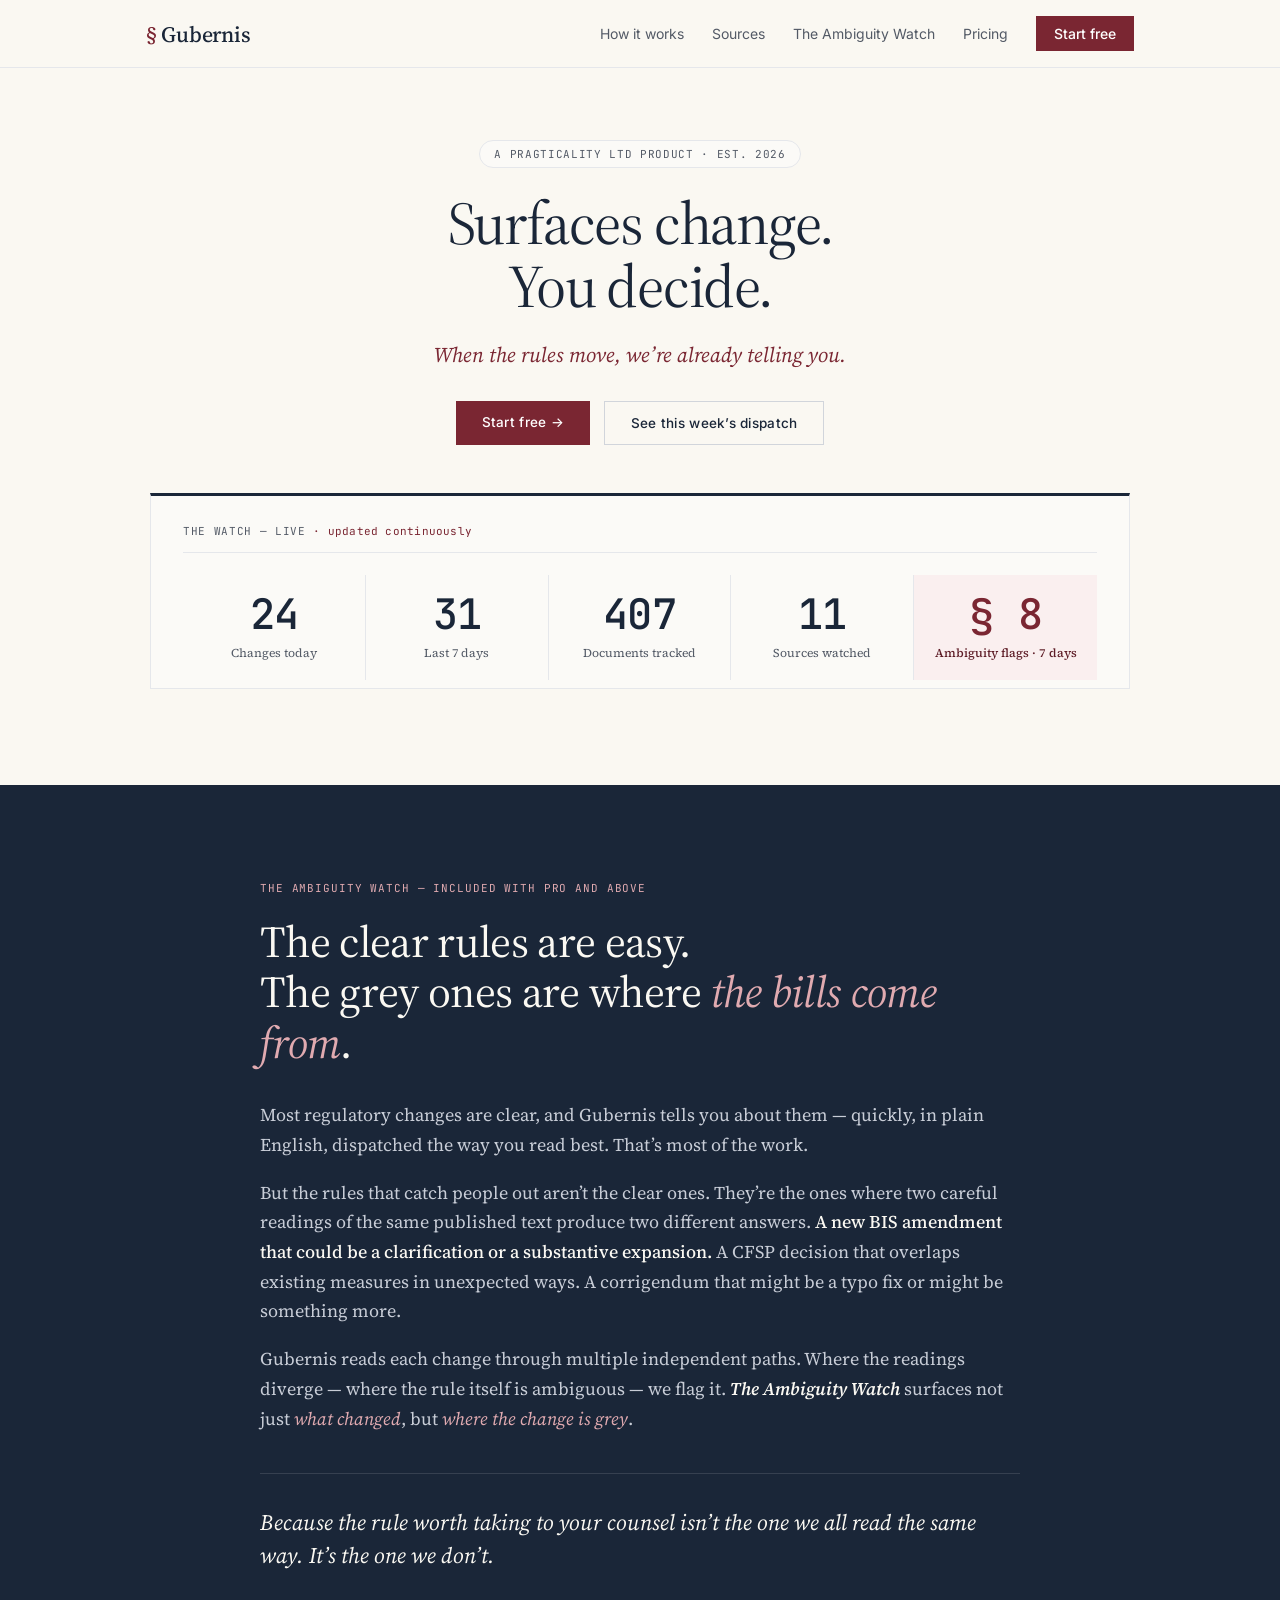
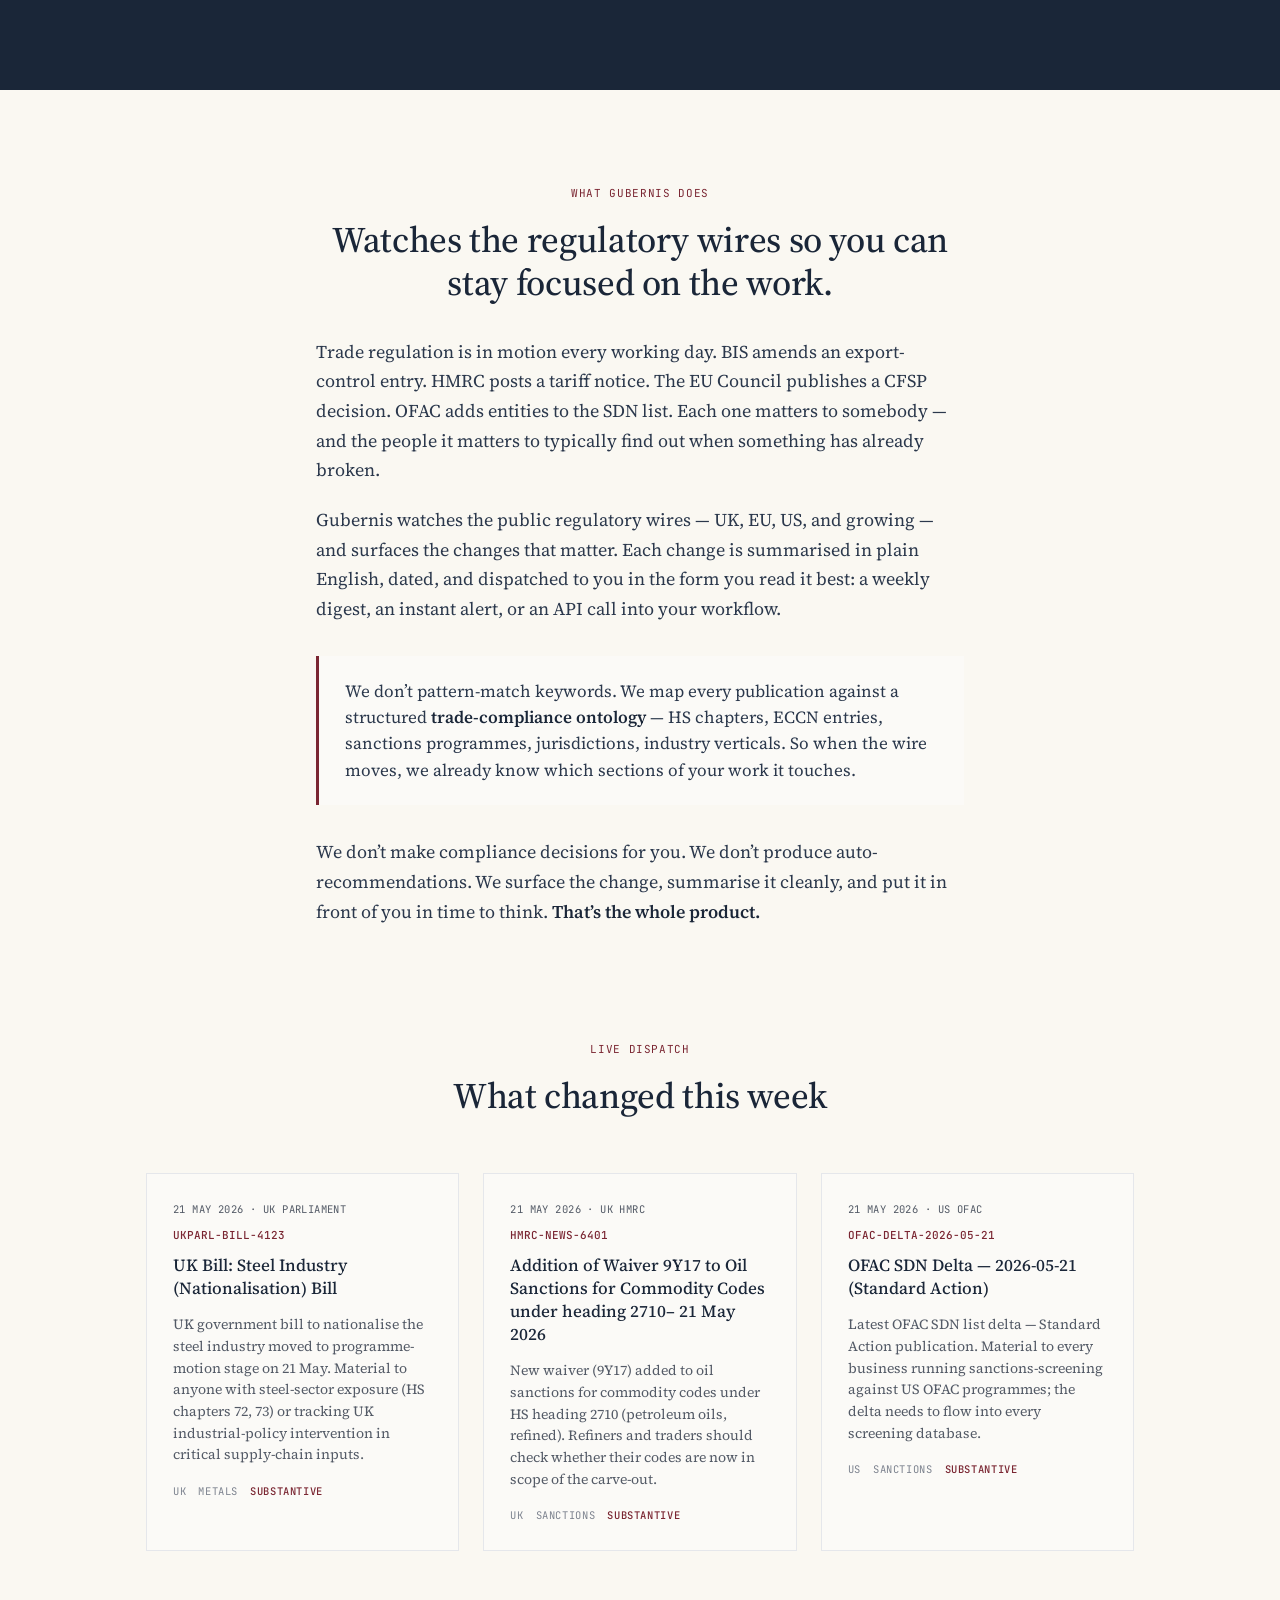
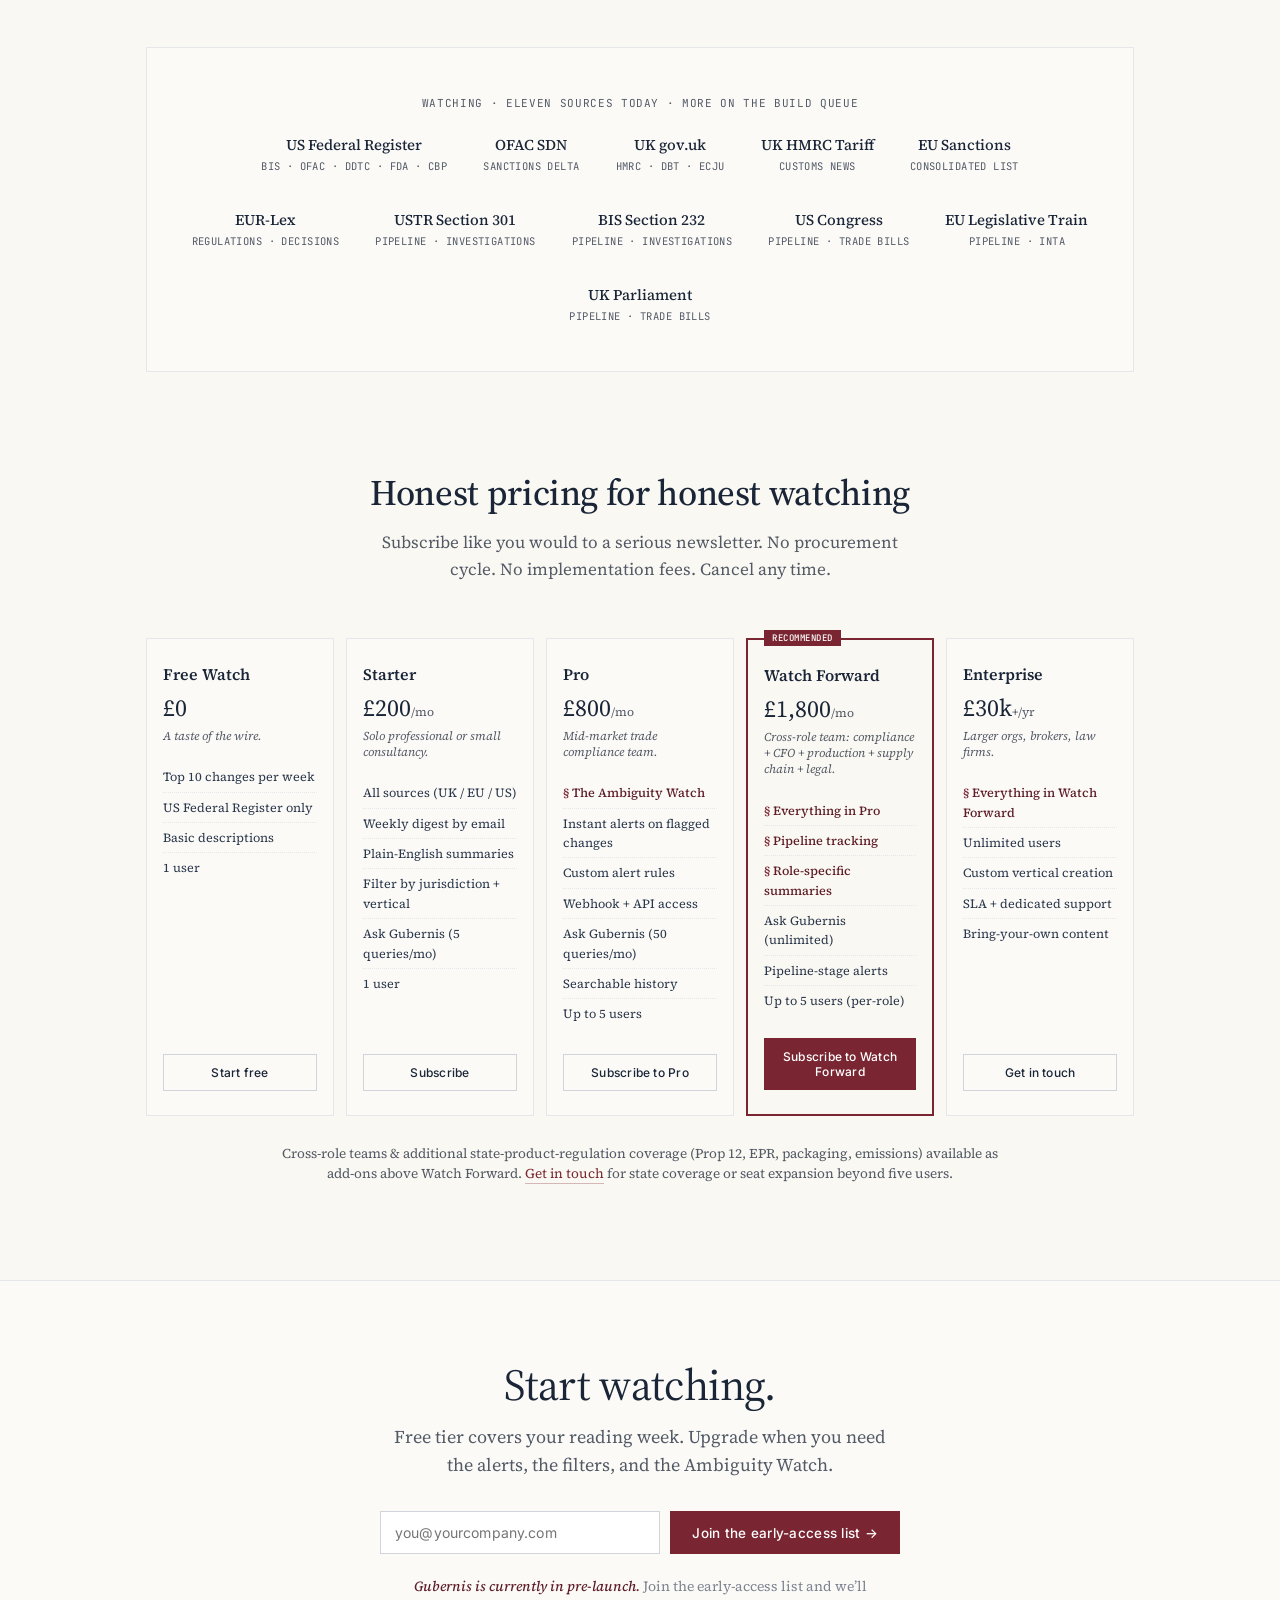
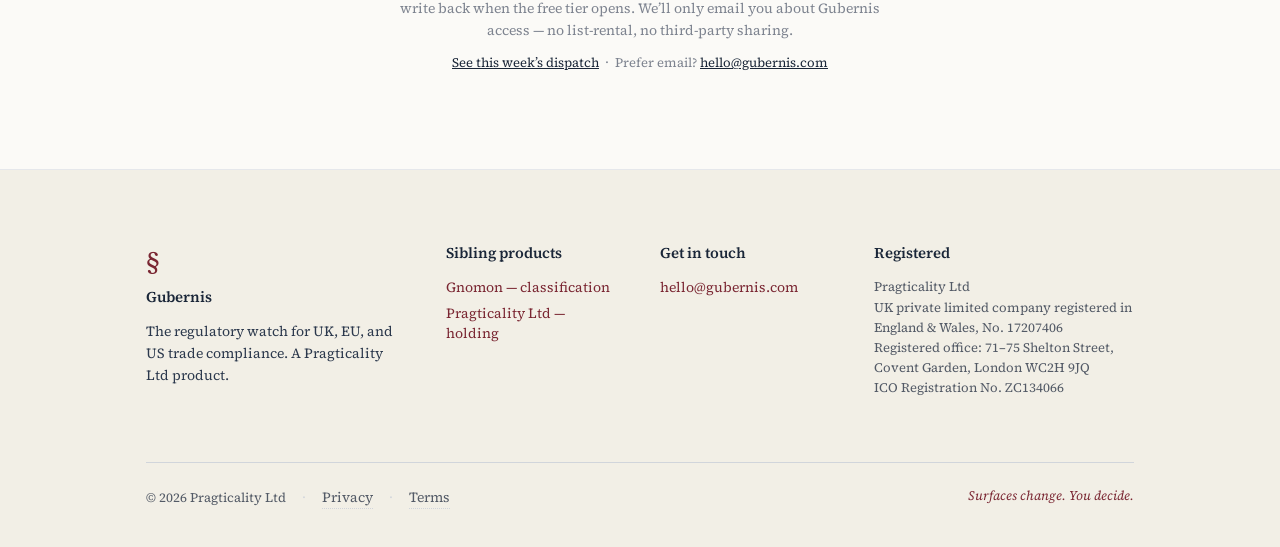
==== index.html @ 26b4cb47 "footer: move Privacy + Terms to the bottom strip Privacy/Terms are conventional B2B "where users loo" ====
<!DOCTYPE html>
<html lang="en-GB">
<head>
<meta charset="UTF-8" />
<meta name="viewport" content="width=device-width, initial-scale=1.0" />
<title>Gubernis — Surfaces change. You decide.</title>
<meta name="description" content="Gubernis watches the regulatory wires — UK, EU, US — and surfaces the changes that matter. The Ambiguity Watch flags the rules where careful readings diverge. A Pragticality Ltd product." />
<meta name="theme-color" content="#FAF8F2" />

<!-- Open Graph -->
<meta property="og:title" content="Gubernis — Surfaces change. You decide." />
<meta property="og:description" content="Watches the regulatory wires; surfaces what changed; flags the grey edges. When the rules move, we're already telling you." />
<meta property="og:type" content="website" />
<meta property="og:url" content="https://gubernis.com/" />

<link rel="icon" type="image/svg+xml" href="/favicon.svg" />
<link rel="preconnect" href="https://fonts.googleapis.com">
<link rel="preconnect" href="https://fonts.gstatic.com" crossorigin>
<link href="https://fonts.googleapis.com/css2?family=Source+Serif+4:ital,opsz,wght@0,8..60,300;0,8..60,400;0,8..60,500;0,8..60,600;0,8..60,700;1,8..60,400&family=JetBrains+Mono:ital,wght@0,400;0,500;1,400&family=Inter:wght@400;500;600&display=swap" rel="stylesheet">
<link rel="stylesheet" href="/styles.css">
</head>

<body>

<header class="site-nav">
  <div class="container">
    <a href="/" class="wordmark"><span class="section-mark">§</span>Gubernis</a>
    <nav class="nav-links">
      <a href="#how-it-works">How it works</a>
      <a href="#sources">Sources</a>
      <a href="#ambiguity-watch">The Ambiguity Watch</a>
      <a href="#pricing">Pricing</a>
      <a href="#sign-up" class="cta">Start free</a>
    </nav>
  </div>
</header>

<main>

<!-- HERO -->
<section class="hero">
  <div class="container">
    <div class="badge">A Pragticality Ltd product · est. 2026</div>
    <h1>Surfaces change.<br/>You decide.</h1>
    <div class="lead">When the rules move, we&rsquo;re already telling you.</div>
    <div class="cta-row">
      <a href="#sign-up" class="button primary-btn">Start free &rarr;</a>
      <a href="#this-week" class="button secondary-btn">See this week&rsquo;s dispatch</a>
    </div>
  </div>
</section>

<!-- THE WATCH — live ledger -->
<section class="watch-section">
  <div class="container">
    <div class="ledger">
      <div class="ledger-label">
        The Watch &mdash; live
        <span class="ledger-time">· updated continuously</span>
      </div>

      <div class="ledger-grid">
        <div class="ledger-cell">
          <div class="ledger-number" data-count="changes-today">24</div>
          <div class="ledger-caption">Changes today</div>
        </div>
        <div class="ledger-cell">
          <div class="ledger-number" data-count="changes-7d">31</div>
          <div class="ledger-caption">Last 7 days</div>
        </div>
        <div class="ledger-cell">
          <div class="ledger-number" data-count="documents-tracked">407</div>
          <div class="ledger-caption">Documents tracked</div>
        </div>
        <div class="ledger-cell">
          <div class="ledger-number" data-count="sources">11</div>
          <div class="ledger-caption">Sources watched</div>
        </div>
        <div class="ledger-cell oxblood">
          <div class="ledger-number" data-count="ambiguity-7d">&sect; 8</div>
          <div class="ledger-caption">Ambiguity flags &middot; 7 days</div>
        </div>
      </div>
    </div>
  </div>
</section>

<!-- AMBIGUITY WATCH — feature section on navy -->
<section id="ambiguity-watch" class="ambiguity-section">
  <div class="container container-narrow">
    <div class="section-label">The Ambiguity Watch — included with Pro and above</div>
    <h2>The clear rules are easy.<br/>The grey ones are where <em>the bills come from</em>.</h2>

    <div class="ambiguity-body">
      <p>
        Most regulatory changes are clear, and Gubernis tells you about them &mdash; quickly, in plain English, dispatched the way you read best. That&rsquo;s most of the work.
      </p>
      <p>
        But the rules that catch people out aren&rsquo;t the clear ones. They&rsquo;re the ones where two careful readings of the same published text produce two different answers. <strong>A new BIS amendment that could be a clarification or a substantive expansion.</strong> A CFSP decision that overlaps existing measures in unexpected ways. A corrigendum that might be a typo fix or might be something more.
      </p>
      <p>
        Gubernis reads each change through multiple independent paths. Where the readings diverge &mdash; where the rule itself is ambiguous &mdash; we flag it.
        <span class="watch-name">The Ambiguity Watch</span>
        surfaces not just <em>what changed</em>, but <em>where the change is grey</em>.
      </p>
      <p class="closer">
        Because the rule worth taking to your counsel isn&rsquo;t the one we all read the same way. It&rsquo;s the one we don&rsquo;t.
      </p>
    </div>
  </div>
</section>

<!-- WHAT GUBERNIS DOES — intro with ontology -->
<section id="how-it-works" class="intro-section">
  <div class="container container-narrow">
    <div class="section-label">What Gubernis does</div>
    <h2>Watches the regulatory wires so you can stay focused on the work.</h2>

    <div class="intro-body">
      <p>
        Trade regulation is in motion every working day. BIS amends an export-control entry. HMRC posts a tariff notice. The EU Council publishes a CFSP decision. OFAC adds entities to the SDN list. Each one matters to somebody &mdash; and the people it matters to typically find out when something has already broken.
      </p>
      <p>
        Gubernis watches the public regulatory wires &mdash; UK, EU, US, and growing &mdash; and surfaces the changes that matter. Each change is summarised in plain English, dated, and dispatched to you in the form you read it best: a weekly digest, an instant alert, or an API call into your workflow.
      </p>
      <span class="ontology-callout">
        We don&rsquo;t pattern-match keywords. We map every publication against a structured <strong>trade-compliance ontology</strong> &mdash; HS chapters, ECCN entries, sanctions programmes, jurisdictions, industry verticals. So when the wire moves, we already know which sections of your work it touches.
      </span>
      <p>
        We don&rsquo;t make compliance decisions for you. We don&rsquo;t produce auto-recommendations. We surface the change, summarise it cleanly, and put it in front of you in time to think. <strong>That&rsquo;s the whole product.</strong>
      </p>
    </div>
  </div>
</section>

<!-- WHAT CHANGED THIS WEEK -->
<section id="this-week" class="changed-section">
  <div class="container">
    <div class="section-head">
      <div class="section-label">Live dispatch</div>
      <h2>What changed this week</h2>
    </div>

    <div class="featured-grid">
      <!-- featured-cards: start (managed by scripts/refresh_this_week_cards.py) -->

      <article class="card">
        <div class="ts">21 May 2026 · UK Parliament</div>
        <div class="id">UKPARL-BILL-4123</div>
        <h3 class="card-title">UK Bill: Steel Industry (Nationalisation) Bill</h3>
        <p class="card-summary">UK government bill to nationalise the steel industry moved to programme-motion stage on 21 May. Material to anyone with steel-sector exposure (HS chapters 72, 73) or tracking UK industrial-policy intervention in critical supply-chain inputs.</p>
        <div class="card-tags">
          <span class="tag">UK</span>
          <span class="tag">metals</span>
          <span class="tag sev">substantive</span>
        </div>
      </article>

      <article class="card">
        <div class="ts">21 May 2026 · UK HMRC</div>
        <div class="id">HMRC-NEWS-6401</div>
        <h3 class="card-title">Addition of Waiver 9Y17 to Oil Sanctions for Commodity Codes under heading 2710– 21 May 2026</h3>
        <p class="card-summary">New waiver (9Y17) added to oil sanctions for commodity codes under HS heading 2710 (petroleum oils, refined). Refiners and traders should check whether their codes are now in scope of the carve-out.</p>
        <div class="card-tags">
          <span class="tag">UK</span>
          <span class="tag">sanctions</span>
          <span class="tag sev">substantive</span>
        </div>
      </article>

      <article class="card">
        <div class="ts">21 May 2026 · US OFAC</div>
        <div class="id">OFAC-DELTA-2026-05-21</div>
        <h3 class="card-title">OFAC SDN Delta — 2026-05-21 (Standard Action)</h3>
        <p class="card-summary">Latest OFAC SDN list delta — Standard Action publication. Material to every business running sanctions-screening against US OFAC programmes; the delta needs to flow into every screening database.</p>
        <div class="card-tags">
          <span class="tag">US</span>
          <span class="tag">sanctions</span>
          <span class="tag sev">substantive</span>
        </div>
      </article>

      <!-- featured-cards: end -->
    </div>
  </div>
</section>

<!-- SOURCES -->
<section id="sources" class="sources-section">
  <div class="container">
    <div class="sources-bar">
      <div class="section-label">Watching · eleven sources today · more on the build queue</div>
      <div class="sources-row">
        <div class="source">
          <div class="source-name">US Federal Register</div>
          <div class="source-sub">BIS · OFAC · DDTC · FDA · CBP</div>
        </div>
        <div class="source">
          <div class="source-name">OFAC SDN</div>
          <div class="source-sub">sanctions delta</div>
        </div>
        <div class="source">
          <div class="source-name">UK gov.uk</div>
          <div class="source-sub">HMRC · DBT · ECJU</div>
        </div>
        <div class="source">
          <div class="source-name">UK HMRC Tariff</div>
          <div class="source-sub">customs news</div>
        </div>
        <div class="source">
          <div class="source-name">EU Sanctions</div>
          <div class="source-sub">consolidated list</div>
        </div>
        <div class="source">
          <div class="source-name">EUR-Lex</div>
          <div class="source-sub">regulations · decisions</div>
        </div>
        <div class="source">
          <div class="source-name">USTR Section 301</div>
          <div class="source-sub">pipeline · investigations</div>
        </div>
        <div class="source">
          <div class="source-name">BIS Section 232</div>
          <div class="source-sub">pipeline · investigations</div>
        </div>
        <div class="source">
          <div class="source-name">US Congress</div>
          <div class="source-sub">pipeline · trade bills</div>
        </div>
        <div class="source">
          <div class="source-name">EU Legislative Train</div>
          <div class="source-sub">pipeline · INTA</div>
        </div>
        <div class="source">
          <div class="source-name">UK Parliament</div>
          <div class="source-sub">pipeline · trade bills</div>
        </div>
      </div>
    </div>
  </div>
</section>

<!-- PRICING -->
<section id="pricing" class="pricing-section">
  <div class="container">
    <div class="section-head">
      <h2>Honest pricing for honest watching</h2>
      <p class="subhead">Subscribe like you would to a serious newsletter. No procurement cycle. No implementation fees. Cancel any time.</p>
    </div>

    <div class="pricing-grid pricing-grid-five">

      <article class="tier">
        <div class="tier-name">Free Watch</div>
        <div class="tier-price">&pound;0</div>
        <div class="tier-for">A taste of the wire.</div>
        <ul class="tier-list">
          <li>Top 10 changes per week</li>
          <li>US Federal Register only</li>
          <li>Basic descriptions</li>
          <li>1 user</li>
        </ul>
        <a href="#sign-up" class="tier-cta">Start free</a>
      </article>

      <article class="tier">
        <div class="tier-name">Starter</div>
        <div class="tier-price">&pound;200<span class="tier-unit">/mo</span></div>
        <div class="tier-for">Solo professional or small consultancy.</div>
        <ul class="tier-list">
          <li>All sources (UK / EU / US)</li>
          <li>Weekly digest by email</li>
          <li>Plain-English summaries</li>
          <li>Filter by jurisdiction + vertical</li>
          <li>Ask Gubernis (5 queries/mo)</li>
          <li>1 user</li>
        </ul>
        <a href="#sign-up" class="tier-cta">Subscribe</a>
      </article>

      <article class="tier">
        <div class="tier-name">Pro</div>
        <div class="tier-price">&pound;800<span class="tier-unit">/mo</span></div>
        <div class="tier-for">Mid-market trade compliance team.</div>
        <ul class="tier-list">
          <li class="highlight">The Ambiguity Watch</li>
          <li>Instant alerts on flagged changes</li>
          <li>Custom alert rules</li>
          <li>Webhook + API access</li>
          <li>Ask Gubernis (50 queries/mo)</li>
          <li>Searchable history</li>
          <li>Up to 5 users</li>
        </ul>
        <a href="#sign-up" class="tier-cta">Subscribe to Pro</a>
      </article>

      <article class="tier recommended">
        <div class="tier-name">Watch Forward</div>
        <div class="tier-price">&pound;1,800<span class="tier-unit">/mo</span></div>
        <div class="tier-for">Cross-role team: compliance + CFO + production + supply chain + legal.</div>
        <ul class="tier-list">
          <li class="highlight">Everything in Pro</li>
          <li class="highlight">Pipeline tracking</li>
          <li class="highlight">Role-specific summaries</li>
          <li>Ask Gubernis (unlimited)</li>
          <li>Pipeline-stage alerts</li>
          <li>Up to 5 users (per-role)</li>
        </ul>
        <a href="#sign-up" class="tier-cta primary-cta">Subscribe to Watch Forward</a>
      </article>

      <article class="tier">
        <div class="tier-name">Enterprise</div>
        <div class="tier-price">&pound;30k<span class="tier-unit">+/yr</span></div>
        <div class="tier-for">Larger orgs, brokers, law firms.</div>
        <ul class="tier-list">
          <li class="highlight">Everything in Watch Forward</li>
          <li>Unlimited users</li>
          <li>Custom vertical creation</li>
          <li>SLA + dedicated support</li>
          <li>Bring-your-own content</li>
        </ul>
        <a href="mailto:hello@gubernis.com?subject=Gubernis Enterprise enquiry" class="tier-cta">Get in touch</a>
      </article>

    </div>

    <p class="pricing-footnote">
      Cross-role teams &amp; additional state-product-regulation coverage (Prop&nbsp;12, EPR, packaging, emissions) available as
      add-ons above Watch Forward. <a href="mailto:hello@gubernis.com?subject=Gubernis add-ons enquiry">Get in touch</a>
      for state coverage or seat expansion beyond five users.
    </p>
  </div>
</section>

<!-- FINAL CTA -->
<section id="sign-up" class="final-cta">
  <div class="container container-narrow">
    <h2>Start watching.</h2>
    <p>Free tier covers your reading week. Upgrade when you need the alerts, the filters, and the Ambiguity Watch.</p>
    <form
      class="signup-form"
      action="https://formspree.io/f/xwvzopqy"
      method="POST"
    >
      <label for="signup-email" class="visually-hidden">Email address</label>
      <input
        id="signup-email"
        type="email"
        name="email"
        placeholder="you@yourcompany.com"
        required
        autocomplete="email"
      />
      <input type="hidden" name="_subject" value="Gubernis early-access signup" />
      <!-- Honeypot field — bots fill this; real users don't see it. -->
      <input type="text" name="_gotcha" tabindex="-1" autocomplete="off" style="display:none" />
      <button type="submit" class="button primary-btn">Join the early-access list &rarr;</button>
    </form>
    <p class="cta-note"><em>Gubernis is currently in pre-launch.</em> Join the early-access list and we&rsquo;ll write back when the free tier opens. We&rsquo;ll only email you about Gubernis access &mdash; no list-rental, no third-party sharing.</p>
    <p class="cta-note">
      <a href="#this-week">See this week&rsquo;s dispatch</a>
      &nbsp;&middot;&nbsp;
      Prefer email? <a href="mailto:hello@gubernis.com?subject=Gubernis early-access list">hello@gubernis.com</a>
    </p>
  </div>
</section>

</main>

<footer class="site-footer">
  <div class="container">
    <div class="footer-grid">
      <div>
        <div class="footer-mark">§</div>
        <h4>Gubernis</h4>
        <p>The regulatory watch for UK, EU, and US trade compliance. A Pragticality Ltd product.</p>
      </div>
      <div>
        <h4>Sibling products</h4>
        <a href="https://pragticality.com/ventures/#gnomon">Gnomon — classification</a>
        <a href="https://pragticality.com/">Pragticality Ltd — holding</a>
      </div>
      <div>
        <h4>Get in touch</h4>
        <a href="mailto:hello@gubernis.com">hello@gubernis.com</a>
      </div>
      <div>
        <h4>Registered</h4>
        <p class="small">
          Pragticality Ltd<br/>
          UK private limited company registered in<br/>
          England &amp; Wales, No. 17207406<br/>
          Registered office: 71&ndash;75 Shelton Street,<br/>
          Covent Garden, London WC2H 9JQ<br/>
          ICO Registration No. ZC134066
        </p>
      </div>
    </div>
    <div class="footer-bottom">
      <div class="footer-meta">
        <span>&copy; 2026 Pragticality Ltd</span>
        <span class="sep">·</span>
        <a href="/privacy/">Privacy</a>
        <span class="sep">·</span>
        <a href="/terms/">Terms</a>
      </div>
      <em>Surfaces change. You decide.</em>
    </div>
  </div>
</footer>

</body>
</html>
---- styles.css ----
/* ──────────────────────────────────────────────────────────────
   Gubernis — gubernis.com stylesheet
   Brand direction: pragticality-docs/gubernis/06_brand_direction.md
   Companion mockup: pragticality-docs/strategic_package/website/
                     gubernis-brand-direction.html
   ────────────────────────────────────────────────────────────── */

:root {
  --paper:        #FAF8F2;
  --paper-soft:   #F2EFE6;
  --paper-warm:   #FBFAF7;
  --ink:          #1A2638;
  --ink-soft:     #2B384C;
  --slate:        #535A66;
  --slate-soft:   #7D838F;
  --line:         #D1D5DB;
  --line-soft:    #E5E7EB;
  --oxblood:      #7A2632;
  --oxblood-deep: #5E1D27;
  --oxblood-soft: #F2DEE2;
  --oxblood-tint: #FAEFEF;
}

* { box-sizing: border-box; margin: 0; padding: 0; }
html { scroll-behavior: smooth; }
body {
  font-family: 'Source Serif 4', Georgia, serif;
  background: var(--paper);
  color: var(--ink);
  -webkit-font-smoothing: antialiased;
  text-rendering: optimizeLegibility;
  font-feature-settings: "kern" 1, "liga" 1;
}
a { color: var(--oxblood); text-decoration: none; }

.container {
  max-width: 1100px;
  margin: 0 auto;
  padding: 0 56px;
}
.container-narrow {
  max-width: 760px;
  margin: 0 auto;
}

/* The § mark — used in every wordmark */
.section-mark {
  color: var(--oxblood);
  font-weight: 500;
  font-style: normal;
  display: inline-block;
  margin-right: 0.18em;
  font-feature-settings: normal;
}

/* ────────────────────────────────────────────
   Site nav
   ──────────────────────────────────────────── */
.site-nav {
  border-bottom: 1px solid var(--line-soft);
  background: var(--paper);
  position: sticky;
  top: 0;
  z-index: 10;
  backdrop-filter: blur(8px);
  background: rgba(250, 248, 242, 0.95);
}
.site-nav .container {
  display: flex;
  justify-content: space-between;
  align-items: center;
  padding: 16px 56px;
}
.site-nav .wordmark {
  font-family: 'Source Serif 4', serif;
  font-size: 22px;
  font-weight: 500;
  color: var(--ink);
  letter-spacing: -0.005em;
}
.site-nav .nav-links {
  display: flex;
  gap: 28px;
  align-items: center;
  font-family: 'Inter', sans-serif;
  font-size: 14px;
}
.site-nav .nav-links a {
  color: var(--slate);
  transition: color 0.15s ease;
}
.site-nav .nav-links a:hover { color: var(--ink); }
.site-nav .nav-links a.cta {
  background: var(--oxblood);
  color: #FFFFFF;
  padding: 9px 18px;
  font-weight: 500;
  border-radius: 0;
}
.site-nav .nav-links a.cta:hover {
  background: var(--oxblood-deep);
  color: #FFFFFF;
}

/* ────────────────────────────────────────────
   Hero
   ──────────────────────────────────────────── */
.hero {
  padding: 72px 0 48px;
  text-align: center;
}
.hero .badge {
  display: inline-block;
  font-family: 'JetBrains Mono', monospace;
  font-size: 11px;
  color: var(--slate);
  background: var(--paper-warm);
  padding: 6px 14px;
  border: 1px solid var(--line-soft);
  border-radius: 100px;
  letter-spacing: 0.06em;
  text-transform: uppercase;
  margin-bottom: 24px;
}
.hero h1 {
  font-family: 'Source Serif 4', serif;
  font-size: 60px;
  font-weight: 400;
  line-height: 1.05;
  letter-spacing: -0.02em;
  color: var(--ink);
  margin-bottom: 22px;
}
.hero .lead {
  font-family: 'Source Serif 4', serif;
  font-size: 21px;
  font-style: italic;
  line-height: 1.4;
  color: var(--oxblood);
  margin-bottom: 32px;
  max-width: 620px;
  margin-left: auto;
  margin-right: auto;
}
.hero .cta-row {
  display: flex;
  gap: 14px;
  justify-content: center;
}

/* Buttons (shared) */
.button {
  font-family: 'Inter', sans-serif;
  font-size: 13.5px;
  font-weight: 500;
  padding: 13px 26px;
  text-decoration: none;
  letter-spacing: 0.02em;
  display: inline-block;
  transition: background 0.15s ease, border-color 0.15s ease;
}
.button.primary-btn {
  background: var(--oxblood);
  color: #FFFFFF;
}
.button.primary-btn:hover { background: var(--oxblood-deep); }
.button.secondary-btn {
  background: transparent;
  color: var(--ink);
  border: 1px solid var(--line);
}
.button.secondary-btn:hover { border-color: var(--ink); }

/* ────────────────────────────────────────────
   The Watch — live ledger
   ──────────────────────────────────────────── */
.watch-section {
  padding: 0 0 96px;
}
.ledger {
  max-width: 980px;
  margin: 0 auto;
  padding: 28px 32px 8px;
  background: var(--paper-warm);
  border: 1px solid var(--line-soft);
  border-top: 3px solid var(--ink);
}
.ledger-label {
  font-family: 'JetBrains Mono', monospace;
  font-size: 11px;
  color: var(--slate);
  text-transform: uppercase;
  letter-spacing: 0.06em;
  margin-bottom: 22px;
  padding-bottom: 14px;
  border-bottom: 1px solid var(--line-soft);
}
.ledger-label .ledger-time {
  color: var(--oxblood);
  text-transform: none;
  letter-spacing: 0.02em;
}
.ledger-grid {
  display: grid;
  grid-template-columns: repeat(5, 1fr);
  gap: 0;
}
.ledger-cell {
  text-align: center;
  padding: 18px 12px;
  border-right: 1px solid var(--line-soft);
}
.ledger-cell:last-child { border-right: 0; }
.ledger-cell.oxblood {
  background: var(--oxblood-tint);
}
.ledger-number {
  font-family: 'JetBrains Mono', monospace;
  font-size: 42px;
  font-weight: 500;
  color: var(--ink);
  line-height: 1;
  margin-bottom: 10px;
  letter-spacing: -0.02em;
}
.ledger-cell.oxblood .ledger-number {
  color: var(--oxblood);
}
.ledger-caption {
  font-family: 'Source Serif 4', serif;
  font-size: 12px;
  color: var(--slate);
  line-height: 1.35;
}
.ledger-cell.oxblood .ledger-caption {
  color: var(--oxblood-deep);
  font-weight: 500;
}

/* ────────────────────────────────────────────
   The Ambiguity Watch — feature section
   ──────────────────────────────────────────── */
.ambiguity-section {
  background: var(--ink);
  color: var(--paper);
  padding: 96px 56px 100px;
}
.ambiguity-section .container-narrow {
  max-width: 760px;
  padding: 0;
}
.ambiguity-section .section-label {
  font-family: 'JetBrains Mono', monospace;
  font-size: 11px;
  color: #E0AAB0;
  text-transform: uppercase;
  letter-spacing: 0.08em;
  margin-bottom: 22px;
}
.ambiguity-section h2 {
  font-family: 'Source Serif 4', serif;
  font-size: 44px;
  font-weight: 400;
  line-height: 1.15;
  color: var(--paper);
  margin-bottom: 32px;
  letter-spacing: -0.015em;
}
.ambiguity-section h2 em {
  color: #E0AAB0;
  font-style: italic;
}
.ambiguity-body {
  font-family: 'Source Serif 4', serif;
  font-size: 18px;
  line-height: 1.65;
  color: #C8CDD7;
}
.ambiguity-body p { margin-bottom: 18px; }
.ambiguity-body strong {
  color: var(--paper);
  font-weight: 500;
}
.ambiguity-body em {
  color: #E0AAB0;
  font-style: italic;
}
.ambiguity-body .watch-name {
  color: var(--paper);
  font-weight: 600;
  font-style: italic;
}
.ambiguity-body .closer {
  font-family: 'Source Serif 4', serif;
  font-size: 22px;
  font-style: italic;
  color: var(--paper);
  margin-top: 40px;
  padding-top: 32px;
  border-top: 1px solid rgba(255, 255, 255, 0.12);
  line-height: 1.5;
}

/* ────────────────────────────────────────────
   Intro — what Gubernis does (with ontology)
   ──────────────────────────────────────────── */
.intro-section {
  padding: 96px 0 96px;
}
.intro-section .section-label {
  font-family: 'JetBrains Mono', monospace;
  font-size: 11px;
  color: var(--oxblood);
  text-transform: uppercase;
  letter-spacing: 0.06em;
  margin-bottom: 18px;
  text-align: center;
}
.intro-section h2 {
  font-family: 'Source Serif 4', serif;
  font-size: 36px;
  font-weight: 500;
  line-height: 1.2;
  color: var(--ink);
  margin-bottom: 32px;
  letter-spacing: -0.01em;
  text-align: center;
}
.intro-body {
  font-family: 'Source Serif 4', serif;
  font-size: 18px;
  line-height: 1.65;
  color: var(--ink-soft);
}
.intro-body p { margin-bottom: 20px; }
.intro-body strong {
  font-weight: 600;
  color: var(--ink);
}
.intro-body .ontology-callout {
  display: block;
  margin: 32px 0;
  padding: 22px 26px;
  background: var(--paper-warm);
  border-left: 3px solid var(--oxblood);
  font-size: 17px;
  line-height: 1.55;
}

/* ────────────────────────────────────────────
   What changed this week — cards
   ──────────────────────────────────────────── */
.changed-section {
  padding: 0 0 96px;
}
.changed-section .section-head {
  text-align: center;
  margin-bottom: 56px;
}
.changed-section .section-label {
  font-family: 'JetBrains Mono', monospace;
  font-size: 11px;
  color: var(--oxblood);
  text-transform: uppercase;
  letter-spacing: 0.06em;
  margin-bottom: 18px;
}
.changed-section h2 {
  font-family: 'Source Serif 4', serif;
  font-size: 36px;
  font-weight: 500;
  line-height: 1.2;
  color: var(--ink);
  letter-spacing: -0.01em;
}

.featured-grid {
  display: grid;
  grid-template-columns: repeat(3, 1fr);
  gap: 24px;
}
.card {
  background: var(--paper-warm);
  border: 1px solid var(--line-soft);
  padding: 28px 26px;
}
.card .ts {
  font-family: 'JetBrains Mono', monospace;
  font-size: 10.5px;
  color: var(--slate);
  margin-bottom: 12px;
  letter-spacing: 0.04em;
  text-transform: uppercase;
}
.card .id {
  font-family: 'JetBrains Mono', monospace;
  font-size: 11px;
  color: var(--oxblood);
  font-weight: 500;
  margin-bottom: 12px;
}
.card-title {
  font-family: 'Source Serif 4', serif;
  font-size: 17px;
  font-weight: 500;
  color: var(--ink);
  line-height: 1.35;
  margin-bottom: 14px;
}
.card-summary {
  font-family: 'Source Serif 4', serif;
  font-size: 14px;
  color: var(--slate);
  line-height: 1.55;
  margin-bottom: 18px;
}
.card-tags {
  font-family: 'JetBrains Mono', monospace;
  font-size: 10.5px;
  text-transform: uppercase;
  letter-spacing: 0.06em;
  display: flex;
  gap: 12px;
  flex-wrap: wrap;
}
.card .tag {
  color: var(--slate-soft);
}
.card .tag.sev {
  color: var(--oxblood);
  font-weight: 500;
}
.card.ambiguous {
  border-color: var(--oxblood-soft);
  background: var(--oxblood-tint);
}
.card.ambiguous .watch-flag {
  display: inline-block;
  font-family: 'JetBrains Mono', monospace;
  font-size: 10.5px;
  color: var(--oxblood);
  background: var(--paper);
  padding: 4px 10px;
  text-transform: uppercase;
  letter-spacing: 0.06em;
  margin-bottom: 14px;
  border: 1px solid var(--oxblood-soft);
}

/* ────────────────────────────────────────────
   Sources bar
   ──────────────────────────────────────────── */
.sources-section {
  padding: 0 0 96px;
}
.sources-bar {
  text-align: center;
  padding: 48px 32px;
  background: var(--paper-warm);
  border: 1px solid var(--line-soft);
}
.sources-bar .section-label {
  font-family: 'JetBrains Mono', monospace;
  font-size: 11px;
  color: var(--slate);
  text-transform: uppercase;
  letter-spacing: 0.06em;
  margin-bottom: 24px;
}
.sources-row {
  display: flex;
  justify-content: center;
  gap: 36px;
  flex-wrap: wrap;
}
.source {
  text-align: center;
}
.source-name {
  font-family: 'Source Serif 4', serif;
  font-size: 15px;
  color: var(--ink);
  font-weight: 500;
}
.source-sub {
  font-family: 'JetBrains Mono', monospace;
  font-size: 10.5px;
  color: var(--slate);
  margin-top: 4px;
  letter-spacing: 0.04em;
  text-transform: uppercase;
}

/* ────────────────────────────────────────────
   Pricing
   ──────────────────────────────────────────── */
.pricing-section {
  padding: 0 0 96px;
}
.pricing-section .section-head {
  text-align: center;
  margin-bottom: 56px;
}
.pricing-section h2 {
  font-family: 'Source Serif 4', serif;
  font-size: 36px;
  font-weight: 500;
  color: var(--ink);
  margin-bottom: 12px;
  letter-spacing: -0.01em;
}
.pricing-section .subhead {
  font-family: 'Source Serif 4', serif;
  font-size: 17px;
  color: var(--slate);
  max-width: 560px;
  margin: 0 auto;
  line-height: 1.55;
}
.pricing-grid {
  display: grid;
  grid-template-columns: repeat(4, 1fr);
  gap: 16px;
}
.pricing-grid-five {
  grid-template-columns: repeat(5, 1fr);
  gap: 12px;
}
.pricing-grid-five .tier { padding: 24px 16px; }
.pricing-grid-five .tier-name { font-size: 16px; }
.pricing-grid-five .tier-price { font-size: 24px; }
.pricing-grid-five .tier-unit { font-size: 12px; }
.pricing-grid-five .tier-for { font-size: 12px; line-height: 1.35; }
.pricing-grid-five .tier-list { font-size: 12.5px; }
.pricing-grid-five .tier-cta { font-size: 12px; padding: 10px 14px; }
.pricing-grid-five .tier.recommended::before {
  font-size: 9px;
  padding: 2px 8px;
  left: 16px;
}
.pricing-footnote {
  text-align: center;
  margin-top: 28px;
  font-family: 'Source Serif 4', serif;
  font-size: 13.5px;
  color: var(--slate);
  line-height: 1.5;
  max-width: 720px;
  margin-left: auto;
  margin-right: auto;
}
.pricing-footnote a {
  color: var(--oxblood);
  border-bottom: 1px solid rgba(122, 38, 50, 0.3);
}
.tier {
  border: 1px solid var(--line-soft);
  padding: 28px 22px;
  background: var(--paper-warm);
  display: flex;
  flex-direction: column;
}
.tier.recommended {
  border: 2px solid var(--oxblood);
  background: var(--paper);
  position: relative;
}
.tier.recommended::before {
  content: "RECOMMENDED";
  position: absolute;
  top: -10px;
  left: 22px;
  background: var(--oxblood);
  color: #FFFFFF;
  font-family: 'JetBrains Mono', monospace;
  font-size: 9.5px;
  font-weight: 500;
  padding: 3px 10px;
  letter-spacing: 0.06em;
}
.tier-name {
  font-family: 'Source Serif 4', serif;
  font-size: 18px;
  font-weight: 600;
  color: var(--ink);
  margin-bottom: 6px;
}
.tier-price {
  font-family: 'Source Serif 4', serif;
  font-size: 28px;
  font-weight: 400;
  color: var(--ink);
  margin-bottom: 4px;
}
.tier-unit {
  font-size: 13px;
  color: var(--slate);
}
.tier-for {
  font-family: 'Source Serif 4', serif;
  font-size: 13px;
  font-style: italic;
  color: var(--slate);
  margin-bottom: 18px;
  line-height: 1.4;
}
.tier-list {
  list-style: none;
  padding: 0;
  margin: 0 0 22px 0;
  font-family: 'Source Serif 4', serif;
  font-size: 13.5px;
  color: var(--ink-soft);
  line-height: 1.55;
  flex: 1;
}
.tier-list li {
  padding: 5px 0;
  border-bottom: 1px dotted var(--line-soft);
}
.tier-list li:last-child { border-bottom: 0; }
.tier-list li.highlight {
  color: var(--oxblood-deep);
  font-weight: 500;
}
.tier-list li.highlight::before {
  content: "§ ";
  color: var(--oxblood);
  font-weight: 600;
}
.tier-cta {
  display: block;
  text-align: center;
  font-family: 'Inter', sans-serif;
  font-size: 13px;
  font-weight: 500;
  padding: 12px 18px;
  background: transparent;
  color: var(--ink);
  border: 1px solid var(--line);
  letter-spacing: 0.02em;
  margin-top: auto;
  transition: border-color 0.15s ease;
}
.tier-cta:hover { border-color: var(--ink); }
.tier-cta.primary-cta {
  background: var(--oxblood);
  color: #FFFFFF;
  border-color: var(--oxblood);
}
.tier-cta.primary-cta:hover {
  background: var(--oxblood-deep);
  border-color: var(--oxblood-deep);
}

/* ────────────────────────────────────────────
   Final CTA
   ──────────────────────────────────────────── */
.final-cta {
  text-align: center;
  padding: 80px 32px 96px;
  background: var(--paper-warm);
  border-top: 1px solid var(--line-soft);
  border-bottom: 1px solid var(--line-soft);
}
.final-cta h2 {
  font-family: 'Source Serif 4', serif;
  font-size: 44px;
  font-weight: 400;
  color: var(--ink);
  margin-bottom: 14px;
  line-height: 1.1;
  letter-spacing: -0.015em;
}
.final-cta p {
  font-family: 'Source Serif 4', serif;
  font-size: 18px;
  color: var(--slate);
  margin-bottom: 32px;
  max-width: 520px;
  margin-left: auto;
  margin-right: auto;
  line-height: 1.55;
}
.final-cta .cta-row {
  display: flex;
  gap: 14px;
  justify-content: center;
  margin-bottom: 22px;
}
.final-cta .cta-note {
  font-size: 14px;
  color: var(--slate-soft);
  max-width: 480px;
  margin: 0 auto;
}
.final-cta .cta-note em { color: var(--oxblood-deep); font-style: italic; font-weight: 500; }
.final-cta .cta-note + .cta-note { margin-top: 12px; font-size: 13px; }
.final-cta .cta-note a { color: var(--ink); text-decoration: underline; }

/* Early-access signup form */
.signup-form {
  display: flex;
  gap: 10px;
  justify-content: center;
  max-width: 520px;
  margin: 0 auto 22px;
  flex-wrap: wrap;
}
.signup-form input[type="email"] {
  flex: 1 1 280px;
  font-family: 'Inter', sans-serif;
  font-size: 14px;
  padding: 12px 14px;
  border: 1px solid var(--line);
  background: #FFFFFF;
  color: var(--ink);
  letter-spacing: 0.01em;
}
.signup-form input[type="email"]:focus {
  outline: none;
  border-color: var(--oxblood);
}
.signup-form .button { padding: 12px 22px; cursor: pointer; border: 0; font-family: 'Inter', sans-serif; }
/* Screen-reader-only utility */
.visually-hidden {
  position: absolute;
  width: 1px; height: 1px;
  padding: 0; margin: -1px;
  overflow: hidden;
  clip: rect(0 0 0 0); white-space: nowrap; border: 0;
}

/* ────────────────────────────────────────────
   Footer
   ──────────────────────────────────────────── */
.site-footer {
  background: var(--paper-soft);
  padding: 72px 0 32px;
  margin-top: 0;
}
.footer-grid {
  display: grid;
  grid-template-columns: 1.5fr 1fr 1fr 1.5fr;
  gap: 40px;
  margin-bottom: 56px;
}
.site-footer h4 {
  font-family: 'Source Serif 4', serif;
  font-size: 15px;
  font-weight: 600;
  color: var(--ink);
  margin-bottom: 14px;
}
.site-footer p {
  font-family: 'Source Serif 4', serif;
  font-size: 14px;
  color: var(--ink-soft);
  line-height: 1.55;
  margin-bottom: 8px;
}
.site-footer p.small {
  font-size: 13px;
  color: var(--slate);
}
.site-footer a {
  font-family: 'Source Serif 4', serif;
  font-size: 14px;
  color: var(--oxblood);
  display: block;
  margin-bottom: 6px;
}
.footer-mark {
  font-family: 'Source Serif 4', serif;
  font-size: 28px;
  color: var(--oxblood);
  font-weight: 500;
  margin-bottom: 6px;
}
.footer-bottom {
  display: flex;
  justify-content: space-between;
  padding-top: 24px;
  border-top: 1px solid var(--line);
  font-family: 'Source Serif 4', serif;
  font-size: 13px;
  color: var(--slate);
}
.footer-bottom em { color: var(--oxblood); font-style: italic; }
.footer-bottom .footer-meta {
  display: flex;
  gap: 16px;
  align-items: baseline;
}
.footer-bottom .footer-meta a {
  color: var(--slate);
  text-decoration: none;
  border-bottom: 1px dotted var(--line);
  padding-bottom: 1px;
}
.footer-bottom .footer-meta a:hover {
  color: var(--ink);
  border-bottom-color: var(--ink);
}
.footer-bottom .footer-meta .sep {
  color: var(--line);
}

/* ────────────────────────────────────────────
   Responsive
   ──────────────────────────────────────────── */
@media (max-width: 900px) {
  .container { padding: 0 28px; }
  .site-nav .container { padding: 14px 28px; }
  .site-nav .nav-links { gap: 18px; font-size: 13px; }
  .site-nav .nav-links a:not(.cta) { display: none; }

  .hero { padding: 48px 0 32px; }
  .hero h1 { font-size: 42px; }
  .hero .lead { font-size: 18px; }
  .hero .cta-row { flex-direction: column; align-items: center; }

  .ledger { padding: 22px 18px 4px; }
  .ledger-grid {
    grid-template-columns: repeat(2, 1fr);
  }
  .ledger-cell {
    border-right: 0;
    border-bottom: 1px solid var(--line-soft);
    padding: 14px 8px;
  }
  .ledger-number { font-size: 36px; }

  .ambiguity-section { padding: 64px 28px; }
  .ambiguity-section h2 { font-size: 32px; }
  .ambiguity-body .closer { font-size: 18px; }

  .intro-section { padding: 64px 0; }
  .intro-section h2 { font-size: 28px; }

  .featured-grid,
  .pricing-grid,
  .pricing-grid-five { grid-template-columns: 1fr; }

  .sources-row { gap: 24px; }

  .final-cta { padding: 56px 24px 72px; }
  .final-cta h2 { font-size: 32px; }
  .final-cta .cta-row { flex-direction: column; align-items: center; }

  .footer-grid {
    grid-template-columns: 1fr;
    gap: 28px;
  }
  .footer-bottom {
    flex-direction: column;
    gap: 8px;
    text-align: center;
  }
}

/* ────────────────────────────────────────────
   Legal pages (privacy, terms)
   Long-form content with numbered sections.
   ──────────────────────────────────────────── */
.legal-hero {
  background: var(--paper);
  padding: 72px 0 32px;
}
.legal-hero .legal-eyebrow {
  font-family: 'JetBrains Mono', monospace;
  font-size: 13px;
  color: var(--slate-soft);
  letter-spacing: 0.04em;
  text-transform: uppercase;
  margin-bottom: 18px;
}
.legal-hero h1 {
  font-family: 'Source Serif 4', serif;
  font-size: 44px;
  line-height: 1.15;
  font-weight: 500;
  letter-spacing: -0.02em;
  margin: 0 0 18px;
}
.legal-hero h1 em {
  font-style: italic;
  color: var(--oxblood-deep);
}
.legal-hero .legal-sub {
  font-family: 'Source Serif 4', serif;
  font-size: 18px;
  line-height: 1.55;
  color: var(--slate-soft);
  max-width: 620px;
}

.legal-section {
  background: var(--paper);
  padding: 32px 0 96px;
}
.legal-prose {
  font-family: 'Source Serif 4', serif;
  font-size: 16.5px;
  line-height: 1.65;
  color: var(--ink);
  max-width: 720px;
}
.legal-prose .legal-meta {
  font-family: 'JetBrains Mono', monospace;
  font-size: 13.5px;
  color: var(--slate-soft);
  margin: 0 0 40px;
}
.legal-prose h3 {
  font-family: 'Source Serif 4', serif;
  font-size: 22px;
  font-weight: 600;
  letter-spacing: -0.01em;
  margin: 40px 0 14px;
}
.legal-prose p {
  margin: 0 0 14px;
}
.legal-prose ul {
  margin: 0 0 14px;
  padding-left: 22px;
}
.legal-prose li {
  margin-bottom: 8px;
}
.legal-prose strong {
  font-weight: 600;
  color: var(--ink);
}
.legal-prose em {
  font-style: italic;
}
.legal-prose code {
  font-family: 'JetBrains Mono', monospace;
  font-size: 14px;
  color: var(--oxblood-deep);
}
.legal-prose a {
  color: var(--oxblood);
  text-decoration: underline;
}
.legal-prose a:hover {
  color: var(--oxblood-deep);
}
.legal-prose .legal-back {
  margin-top: 48px;
  padding-top: 24px;
  border-top: 1px solid var(--line);
  font-size: 15px;
}

@media (max-width: 720px) {
  .legal-hero { padding: 56px 0 24px; }
  .legal-hero h1 { font-size: 32px; }
  .legal-section { padding: 24px 0 64px; }
  .legal-prose { font-size: 16px; }
  .legal-prose h3 { font-size: 19px; margin-top: 32px; }
}
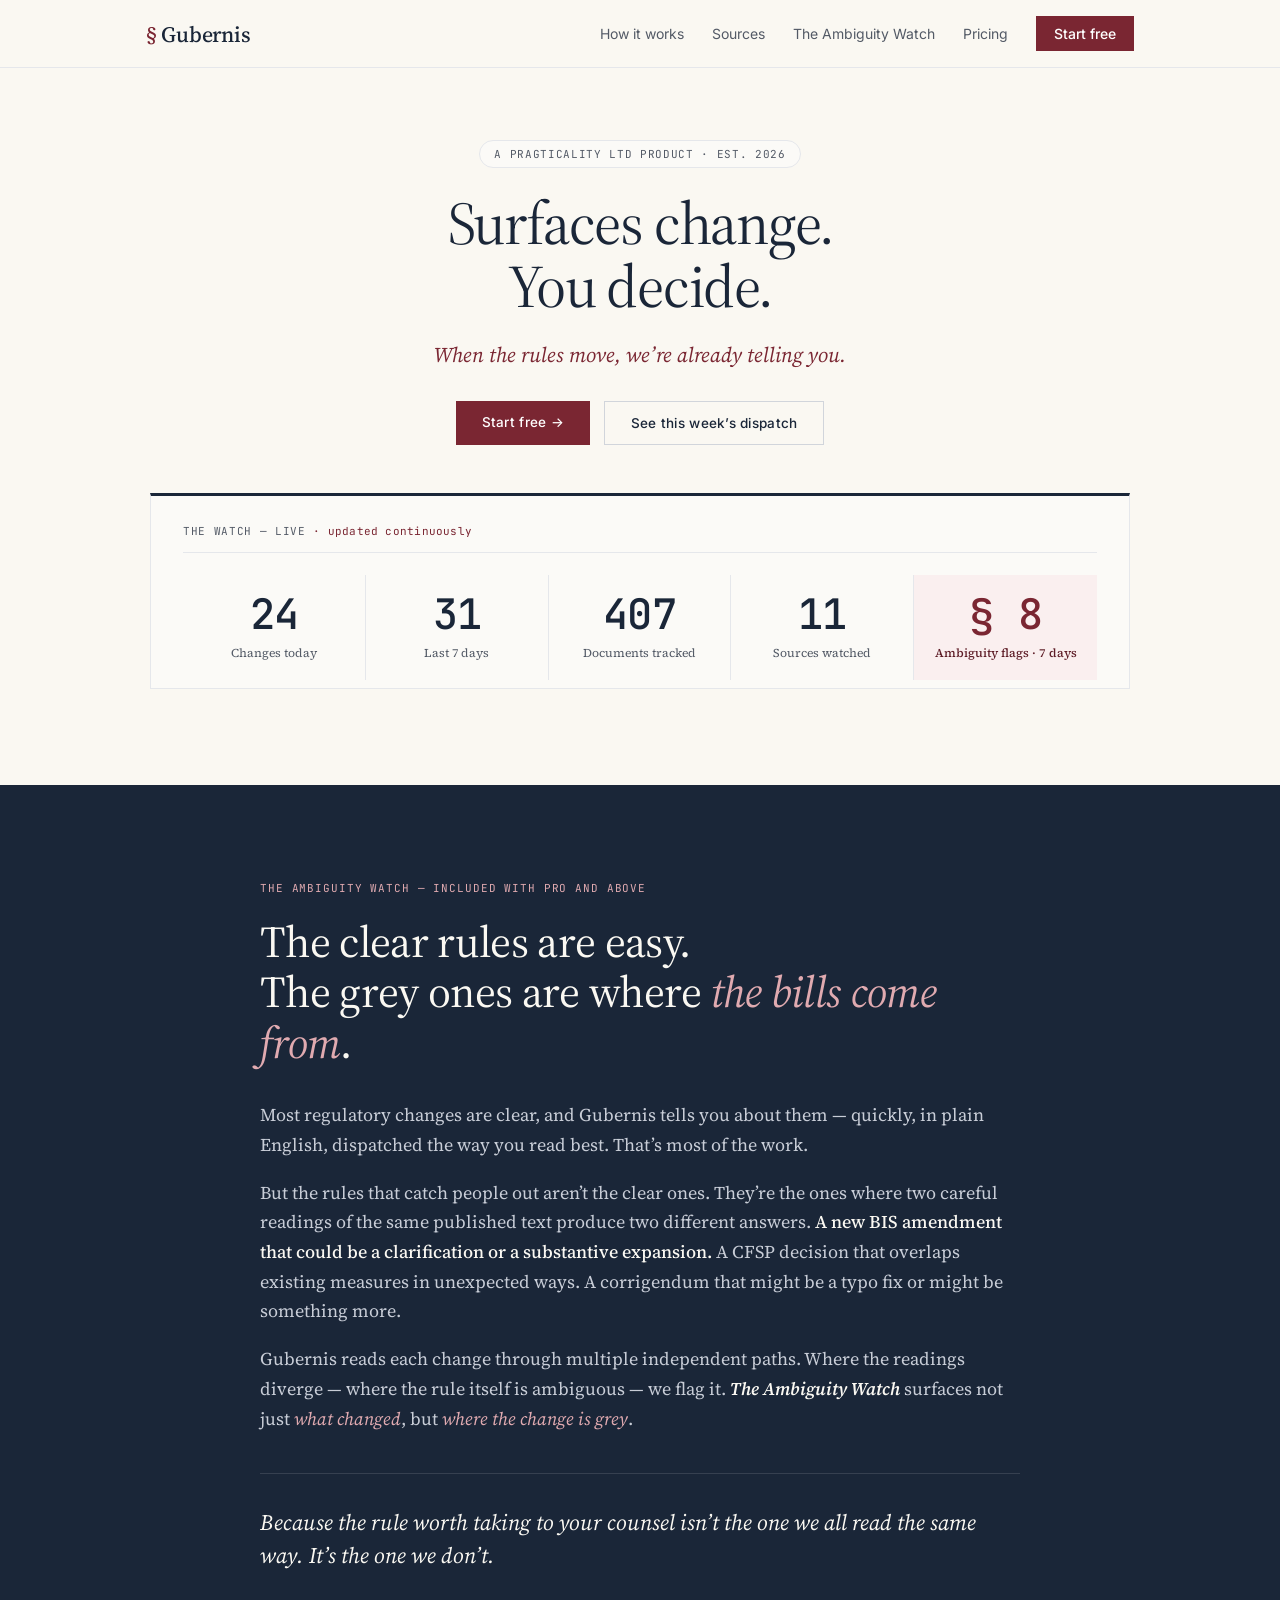
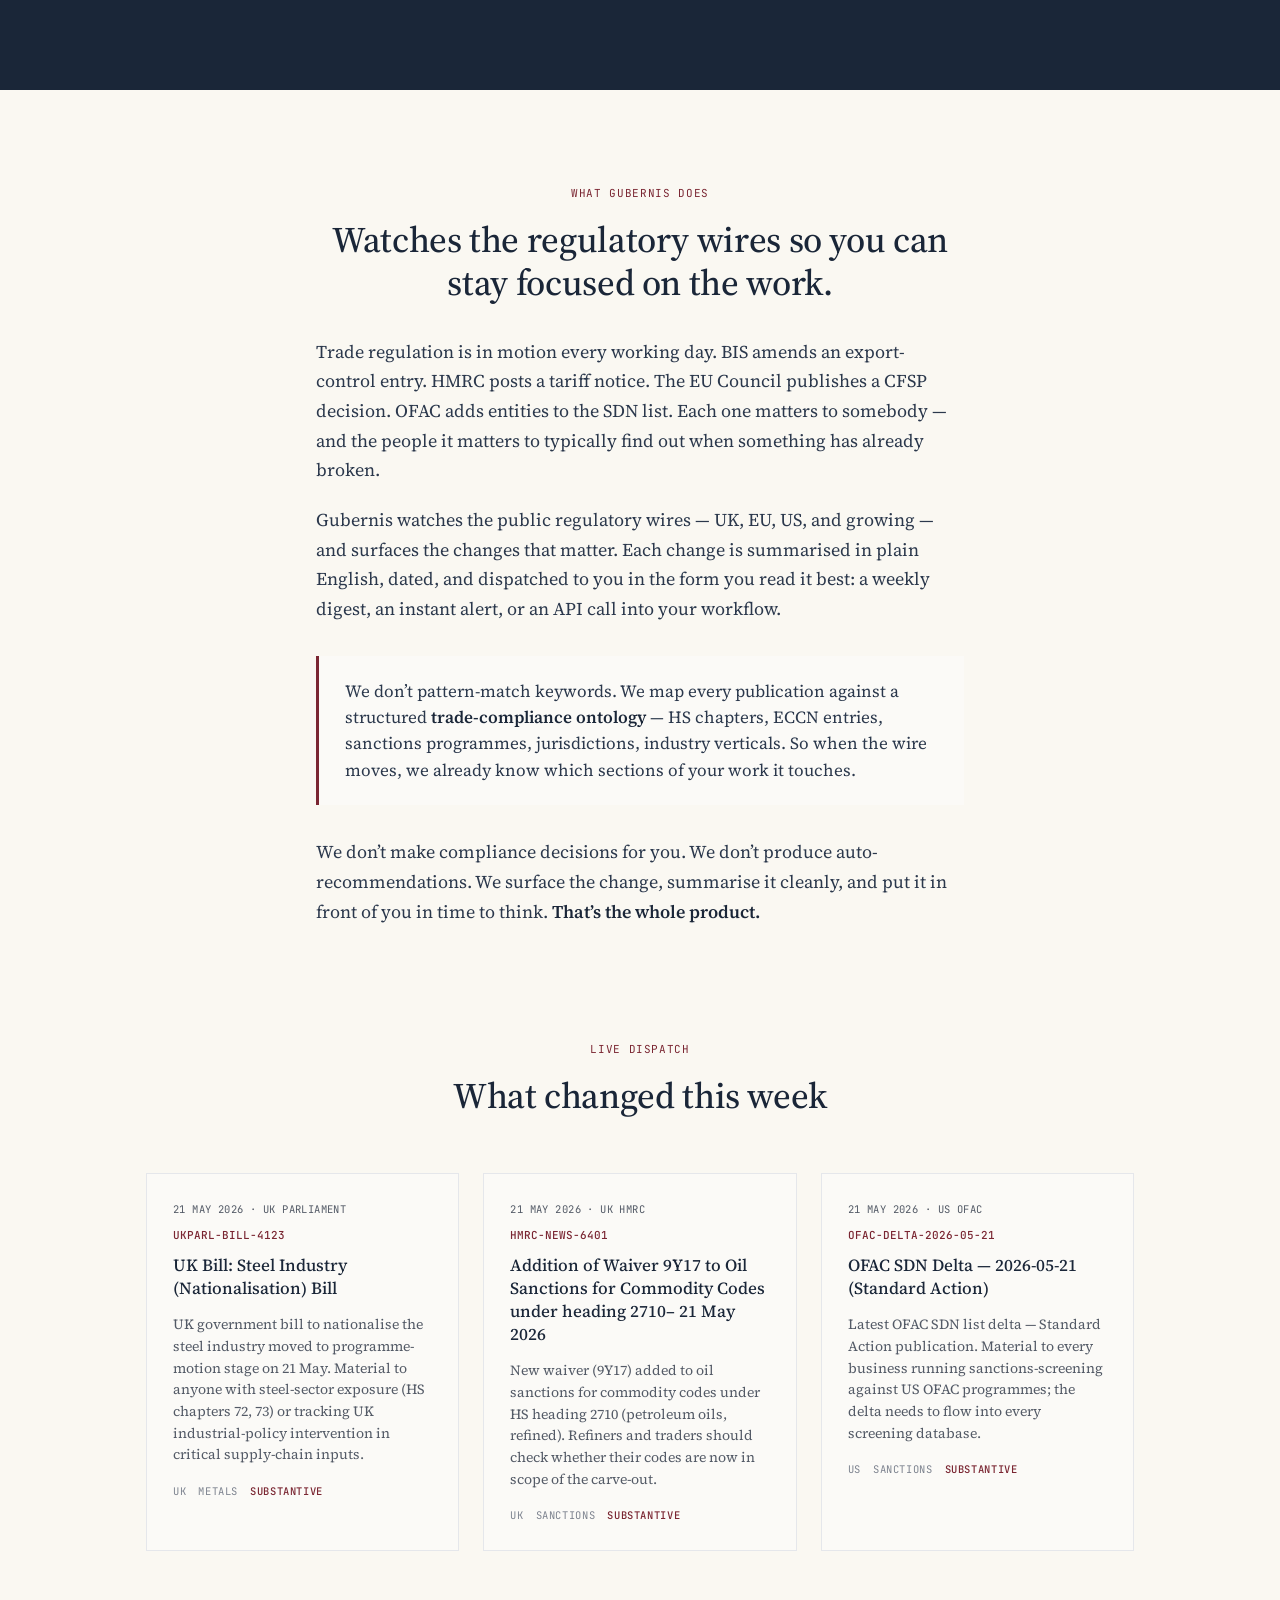
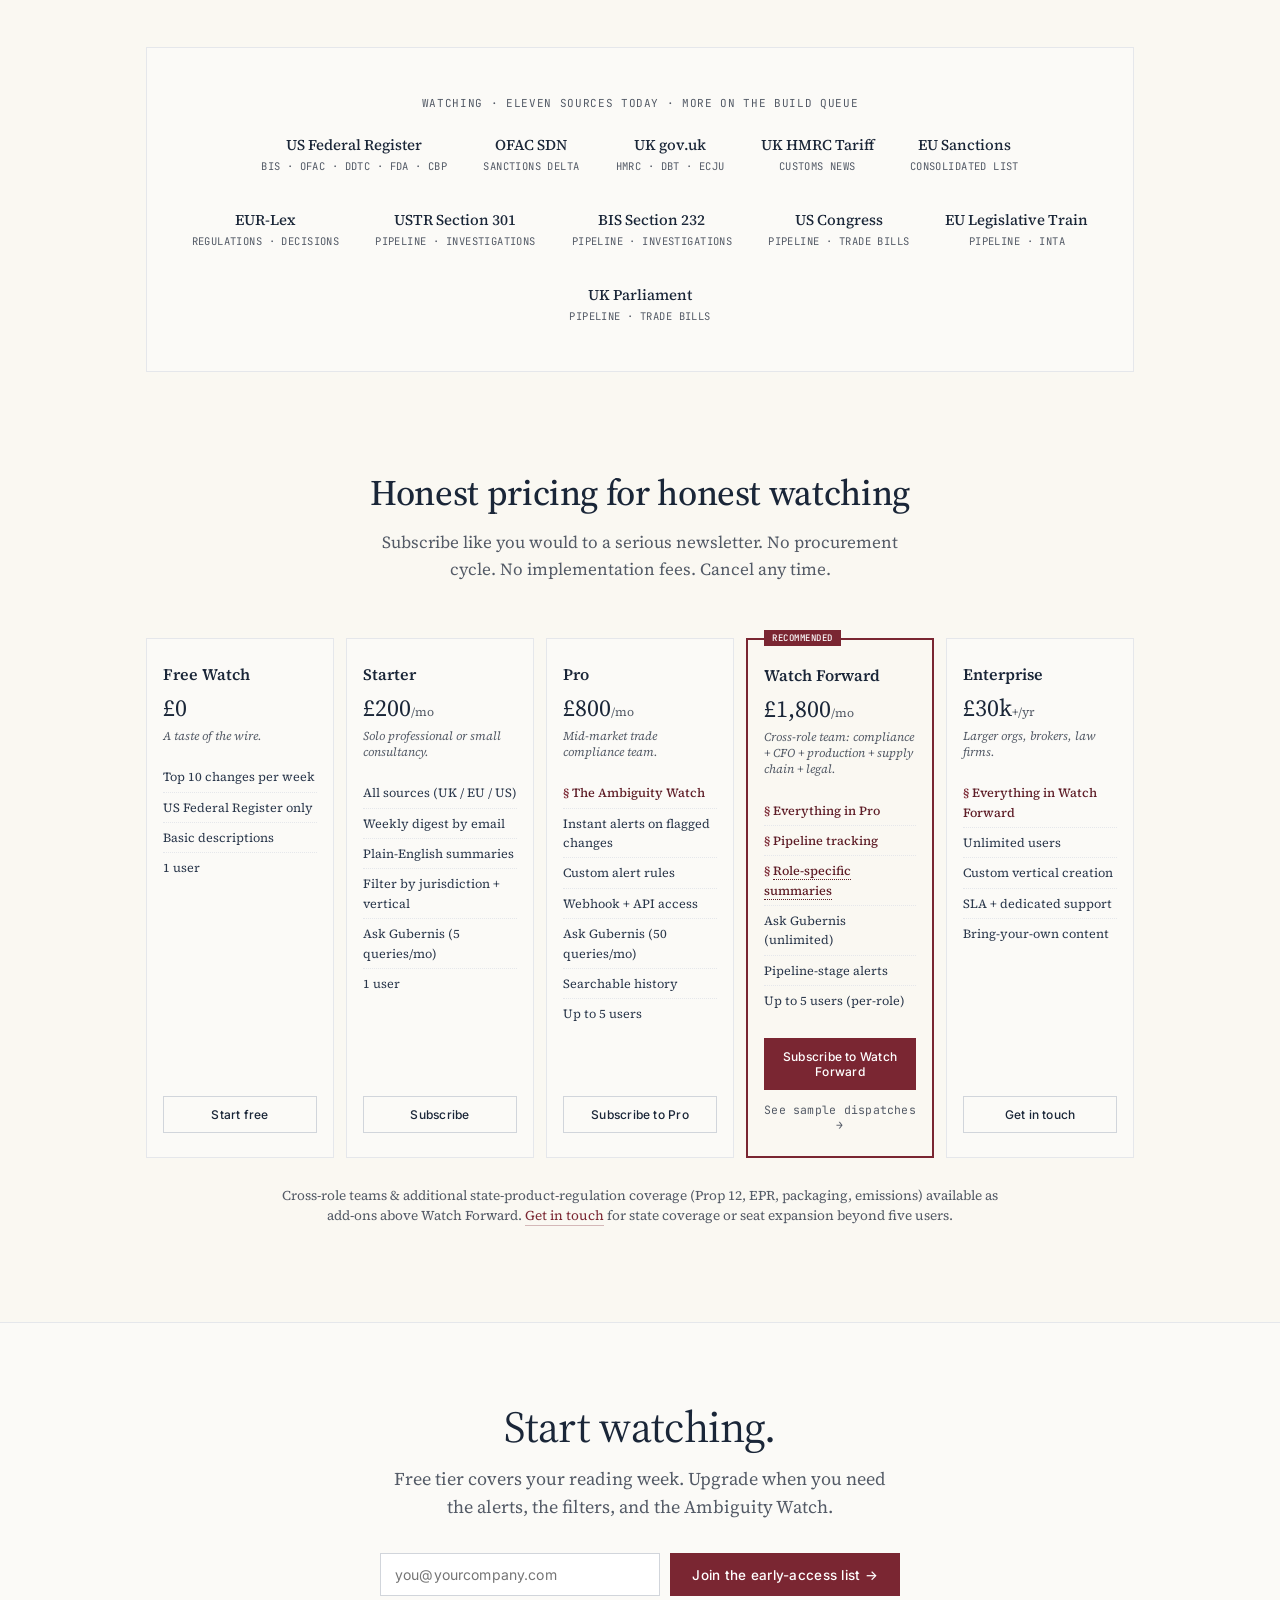
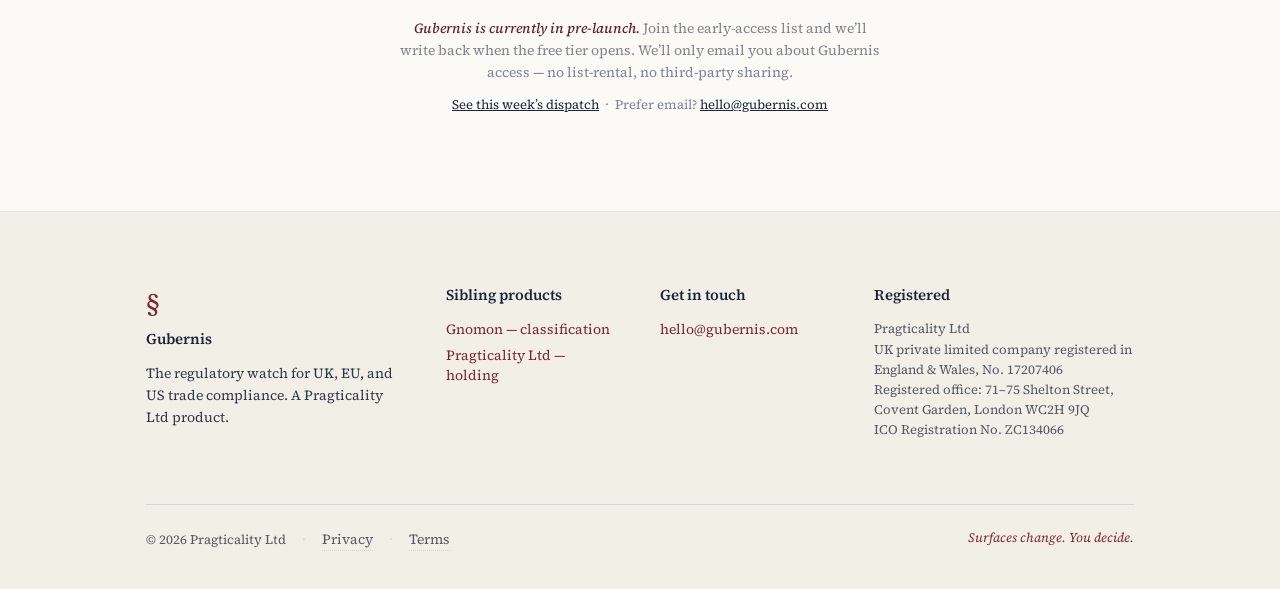
==== commit 568caff8: "samples: ship five Watch Forward sample dispatches at /samples/ New page demonstrating role-specific" ====
--- a/index.html
+++ b/index.html
@@ -301,12 +301,13 @@
         <ul class="tier-list">
           <li class="highlight">Everything in Pro</li>
           <li class="highlight">Pipeline tracking</li>
-          <li class="highlight">Role-specific summaries</li>
+          <li class="highlight"><a href="/samples/" class="tier-inline-link">Role-specific summaries</a></li>
           <li>Ask Gubernis (unlimited)</li>
           <li>Pipeline-stage alerts</li>
           <li>Up to 5 users (per-role)</li>
         </ul>
         <a href="#sign-up" class="tier-cta primary-cta">Subscribe to Watch Forward</a>
+        <a href="/samples/" class="tier-secondary-link">See sample dispatches &rarr;</a>
       </article>
 
       <article class="tier">
--- a/styles.css
+++ b/styles.css
@@ -962,3 +962,296 @@
   .legal-prose { font-size: 16px; }
   .legal-prose h3 { font-size: 19px; margin-top: 32px; }
 }
+
+/* Pricing card — link styles for the "See samples" pointer */
+.tier-inline-link {
+  color: inherit;
+  border-bottom: 1px dotted currentColor;
+  text-decoration: none;
+}
+.tier-inline-link:hover { color: var(--oxblood); border-bottom-color: var(--oxblood); }
+.tier-secondary-link {
+  display: block;
+  margin-top: 12px;
+  font-family: 'JetBrains Mono', monospace;
+  font-size: 11.5px;
+  color: var(--slate);
+  text-align: center;
+  text-decoration: none;
+  letter-spacing: 0.02em;
+}
+.tier-secondary-link:hover { color: var(--oxblood); }
+
+/* ────────────────────────────────────────────
+   Sample dispatches (/samples/)
+   Five Watch-Forward example reports stacked
+   on one page with sticky jump-nav.
+   ──────────────────────────────────────────── */
+.samples-hero {
+  background: var(--paper);
+  padding: 80px 0 32px;
+}
+.samples-eyebrow {
+  font-family: 'JetBrains Mono', monospace;
+  font-size: 13px;
+  color: var(--slate-soft);
+  letter-spacing: 0.04em;
+  text-transform: uppercase;
+  margin-bottom: 18px;
+}
+.samples-hero h1 {
+  font-family: 'Source Serif 4', serif;
+  font-size: 48px;
+  line-height: 1.1;
+  font-weight: 500;
+  letter-spacing: -0.02em;
+  margin: 0 0 22px;
+}
+.samples-hero h1 em {
+  font-style: italic;
+  color: var(--oxblood-deep);
+}
+.samples-hero .samples-sub {
+  font-family: 'Source Serif 4', serif;
+  font-size: 18px;
+  line-height: 1.55;
+  color: var(--slate-soft);
+  max-width: 640px;
+}
+
+.samples-jump {
+  background: var(--paper);
+  border-top: 1px solid var(--line);
+  border-bottom: 1px solid var(--line);
+  padding: 14px 0;
+  position: sticky;
+  top: 0;
+  z-index: 10;
+}
+.samples-jump > .container {
+  display: flex;
+  gap: 18px;
+  flex-wrap: wrap;
+  justify-content: center;
+}
+.samples-jump a {
+  font-family: 'JetBrains Mono', monospace;
+  font-size: 12.5px;
+  color: var(--slate);
+  text-decoration: none;
+  letter-spacing: 0.04em;
+  text-transform: uppercase;
+  border-bottom: 1px dotted var(--line);
+  padding-bottom: 2px;
+}
+.samples-jump a:hover {
+  color: var(--oxblood);
+  border-bottom-color: var(--oxblood);
+}
+
+.dispatch {
+  background: var(--paper);
+  padding: 60px 0 32px;
+  border-bottom: 1px solid var(--line);
+}
+.dispatch:last-of-type {
+  border-bottom: none;
+}
+.dispatch-head { margin-bottom: 28px; }
+.dispatch-eyebrow {
+  font-family: 'JetBrains Mono', monospace;
+  font-size: 12px;
+  color: var(--oxblood);
+  letter-spacing: 0.08em;
+  text-transform: uppercase;
+  margin-bottom: 10px;
+}
+.dispatch-head h2 {
+  font-family: 'Source Serif 4', serif;
+  font-size: 32px;
+  font-weight: 500;
+  letter-spacing: -0.01em;
+  margin: 0 0 10px;
+  line-height: 1.2;
+}
+.dispatch-num {
+  font-family: 'JetBrains Mono', monospace;
+  font-size: 16px;
+  color: var(--slate-soft);
+  font-weight: 400;
+}
+.dispatch-meta {
+  font-family: 'JetBrains Mono', monospace;
+  font-size: 13px;
+  color: var(--slate-soft);
+}
+.dispatch-meta .oxblood {
+  color: var(--oxblood);
+  font-weight: 500;
+}
+.dispatch-intro {
+  font-family: 'Source Serif 4', serif;
+  font-size: 17px;
+  line-height: 1.6;
+  color: var(--ink);
+  margin: 0 0 32px;
+  max-width: 700px;
+}
+.dispatch-items {
+  list-style: none;
+  padding: 0;
+  margin: 0 0 32px;
+}
+.dispatch-item {
+  position: relative;
+  padding: 22px 0;
+  border-top: 1px solid var(--line);
+  font-family: 'Source Serif 4', serif;
+}
+.dispatch-item:last-child {
+  border-bottom: 1px solid var(--line);
+}
+.dispatch-item.ambiguous {
+  background: rgba(122, 38, 50, 0.04);
+  padding-left: 18px;
+  padding-right: 18px;
+  border-left: 3px solid var(--oxblood);
+  margin: 0 -18px;
+}
+.dispatch-flag {
+  position: absolute;
+  top: 22px;
+  right: 18px;
+  font-family: 'JetBrains Mono', monospace;
+  font-size: 11px;
+  color: var(--oxblood);
+  letter-spacing: 0.06em;
+  text-transform: uppercase;
+}
+.item-meta {
+  font-family: 'JetBrains Mono', monospace;
+  font-size: 12px;
+  color: var(--slate-soft);
+  letter-spacing: 0.02em;
+  margin-bottom: 4px;
+}
+.item-id {
+  font-family: 'JetBrains Mono', monospace;
+  font-size: 11.5px;
+  color: var(--oxblood-deep);
+  margin-bottom: 8px;
+}
+.item-title {
+  font-family: 'Source Serif 4', serif;
+  font-size: 19px;
+  font-weight: 600;
+  line-height: 1.3;
+  margin: 0 0 10px;
+}
+.item-summary {
+  font-family: 'Source Serif 4', serif;
+  font-size: 15.5px;
+  line-height: 1.6;
+  color: var(--ink);
+  margin: 0 0 12px;
+}
+.item-tags {
+  display: flex;
+  gap: 8px;
+  flex-wrap: wrap;
+}
+.item-tags .tag {
+  font-family: 'JetBrains Mono', monospace;
+  font-size: 11px;
+  color: var(--slate);
+  background: var(--paper-soft);
+  border: 1px solid var(--line);
+  padding: 3px 8px;
+  letter-spacing: 0.02em;
+}
+.item-tags .tag.sev {
+  color: var(--oxblood-deep);
+  border-color: rgba(122, 38, 50, 0.25);
+  background: rgba(122, 38, 50, 0.06);
+}
+
+.dispatch-actions {
+  background: var(--paper-soft);
+  padding: 24px 28px;
+  border-left: 3px solid var(--ink);
+}
+.dispatch-actions h3 {
+  font-family: 'Source Serif 4', serif;
+  font-size: 17px;
+  font-weight: 600;
+  margin: 0 0 12px;
+  letter-spacing: -0.005em;
+}
+.dispatch-actions ul {
+  margin: 0;
+  padding-left: 20px;
+}
+.dispatch-actions li {
+  font-family: 'Source Serif 4', serif;
+  font-size: 15.5px;
+  line-height: 1.6;
+  color: var(--ink);
+  margin-bottom: 8px;
+}
+.dispatch-actions strong { font-weight: 600; }
+
+.samples-outro {
+  background: var(--ink);
+  color: var(--paper);
+  padding: 72px 0;
+  text-align: center;
+}
+.samples-outro h2 {
+  font-family: 'Source Serif 4', serif;
+  font-size: 36px;
+  font-weight: 500;
+  letter-spacing: -0.01em;
+  margin: 0 0 18px;
+}
+.samples-outro h2 em {
+  font-style: italic;
+  color: #d7a4ad;
+}
+.samples-outro p {
+  font-family: 'Source Serif 4', serif;
+  font-size: 17px;
+  line-height: 1.6;
+  color: #cccac3;
+  max-width: 620px;
+  margin: 0 auto 32px;
+}
+.samples-cta-row {
+  display: flex;
+  gap: 14px;
+  justify-content: center;
+  flex-wrap: wrap;
+}
+.samples-outro .button.secondary-btn {
+  background: transparent;
+  color: var(--paper);
+  border: 1px solid rgba(255, 255, 255, 0.3);
+}
+.samples-outro .button.secondary-btn:hover {
+  border-color: var(--paper);
+}
+
+@media (max-width: 720px) {
+  .samples-hero { padding: 56px 0 24px; }
+  .samples-hero h1 { font-size: 34px; }
+  .samples-jump > .container { gap: 12px; }
+  .samples-jump a { font-size: 11px; }
+  .dispatch { padding: 40px 0 24px; }
+  .dispatch-head h2 { font-size: 24px; }
+  .dispatch-num { font-size: 14px; }
+  .dispatch-item.ambiguous { margin: 0; padding-left: 14px; padding-right: 14px; }
+  .dispatch-flag { position: static; display: block; margin-bottom: 8px; }
+  .item-title { font-size: 17px; }
+  .item-summary { font-size: 15px; }
+  .dispatch-actions { padding: 20px; }
+  .samples-outro h2 { font-size: 28px; }
+}
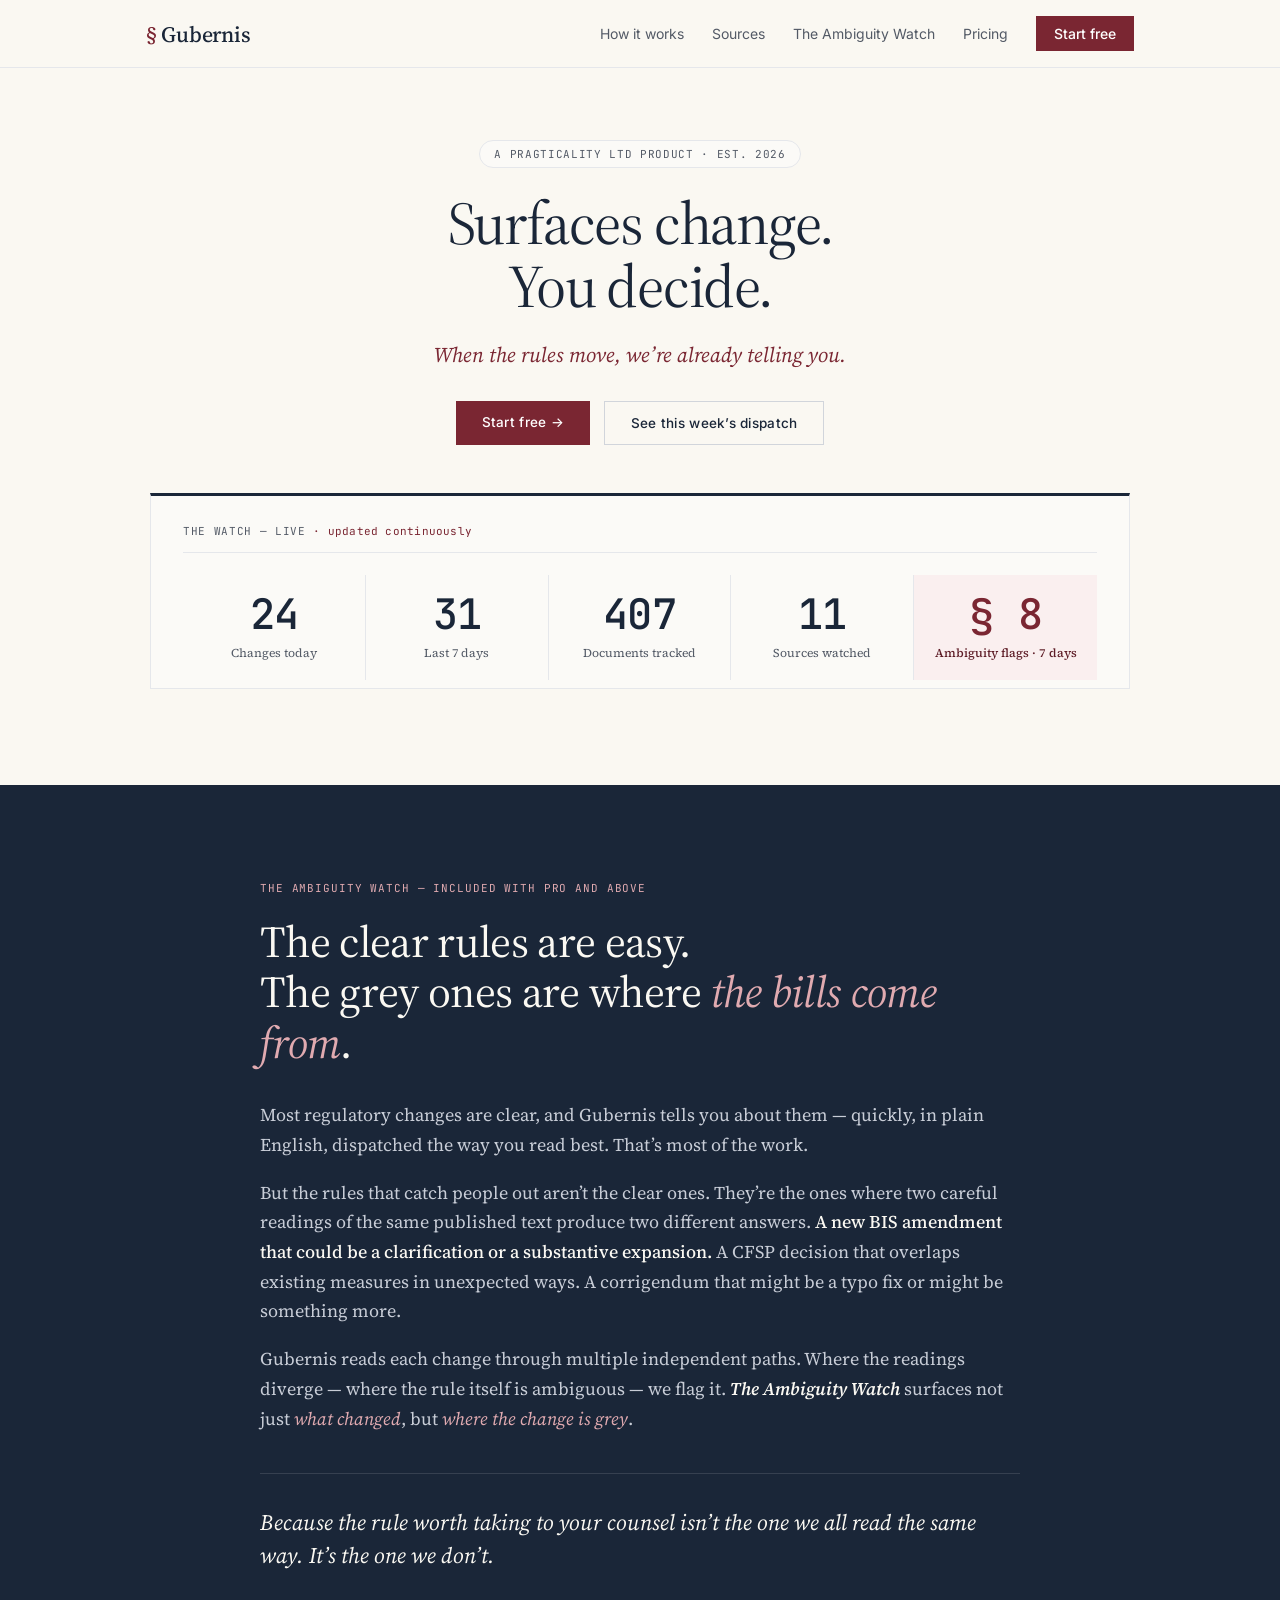
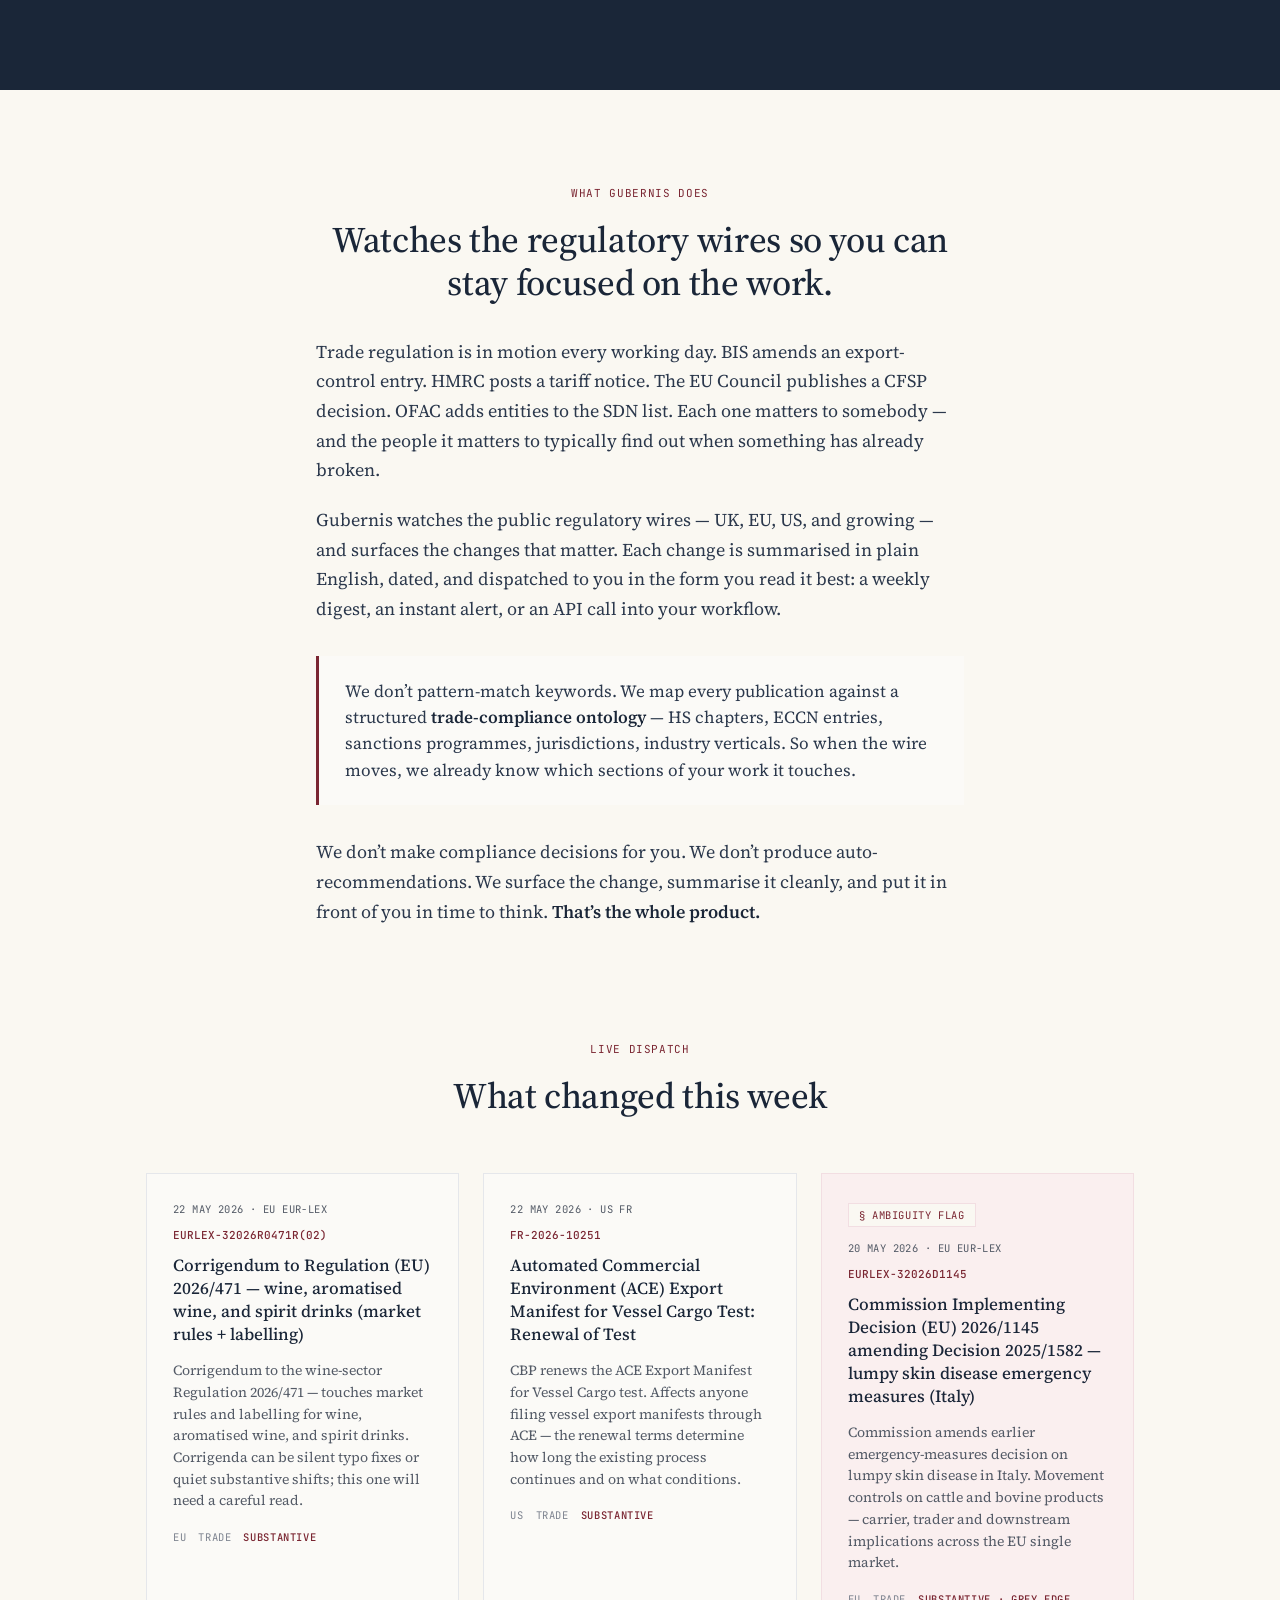
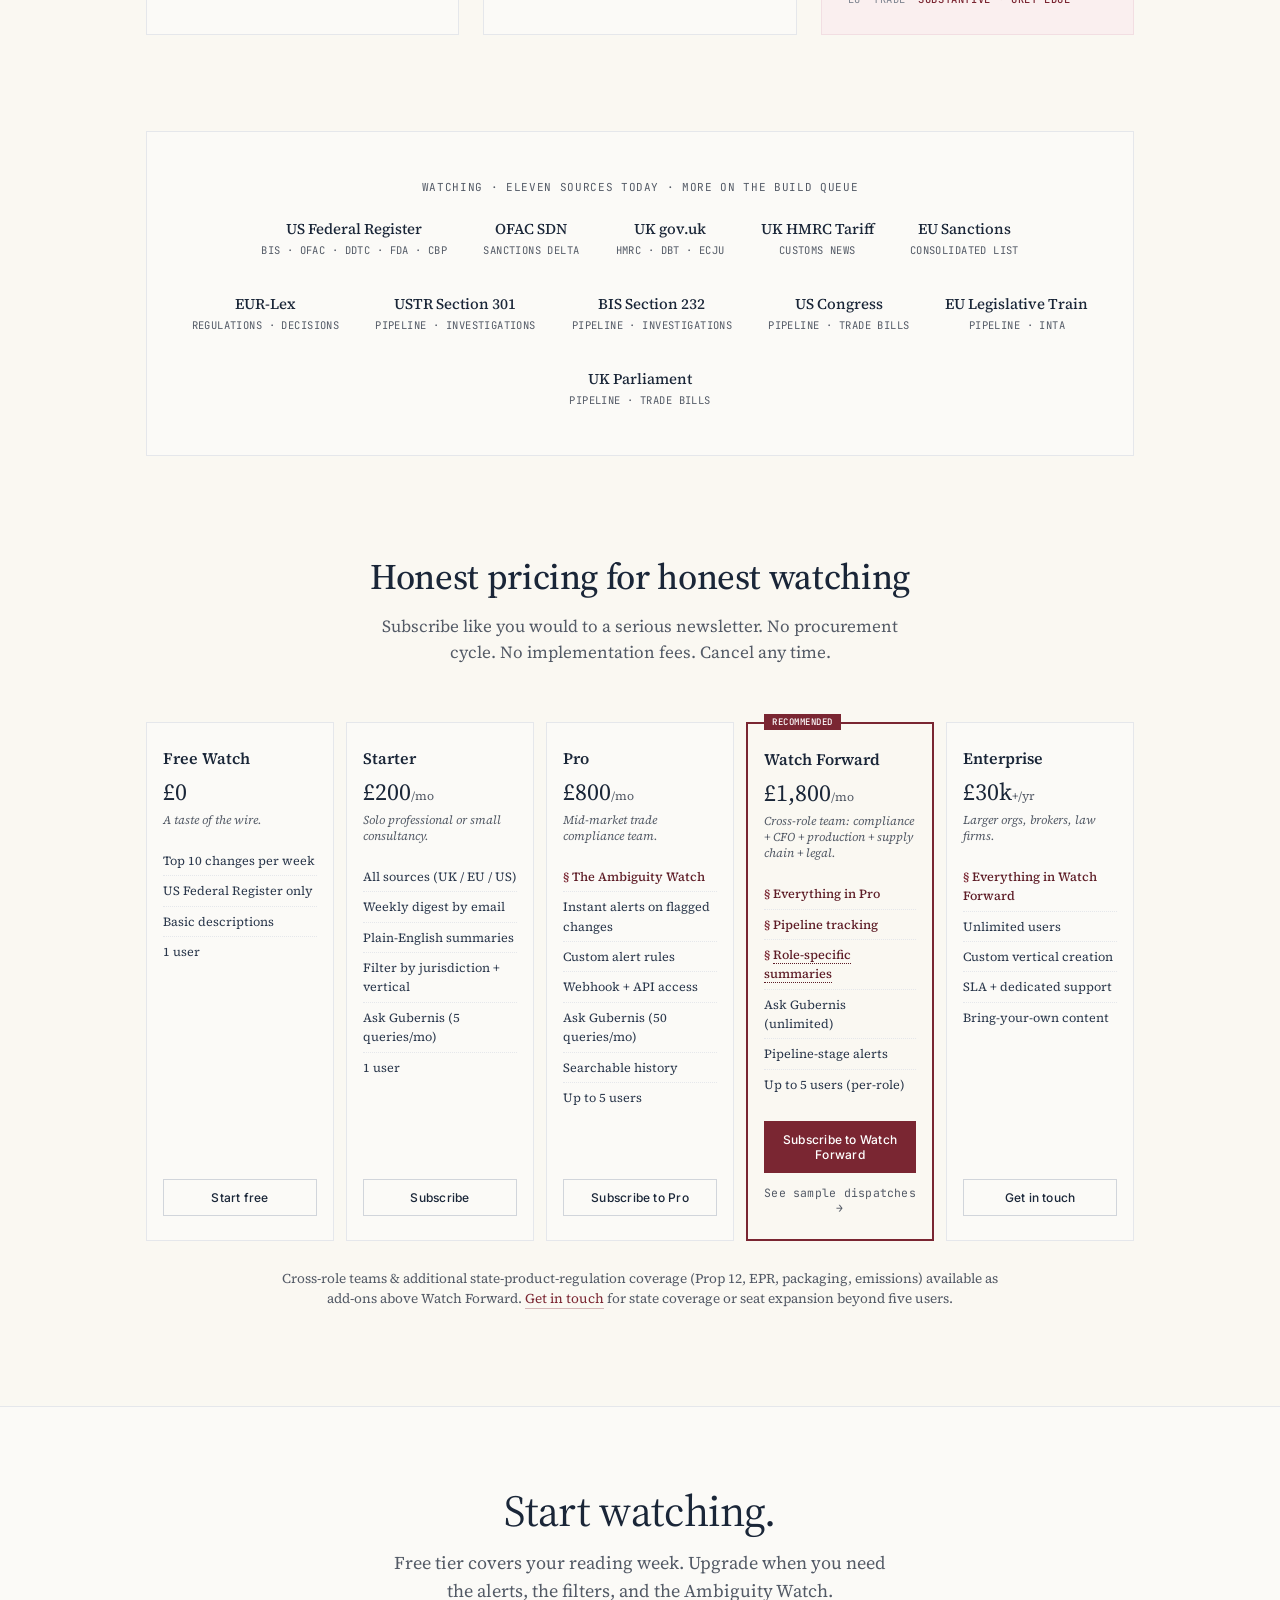
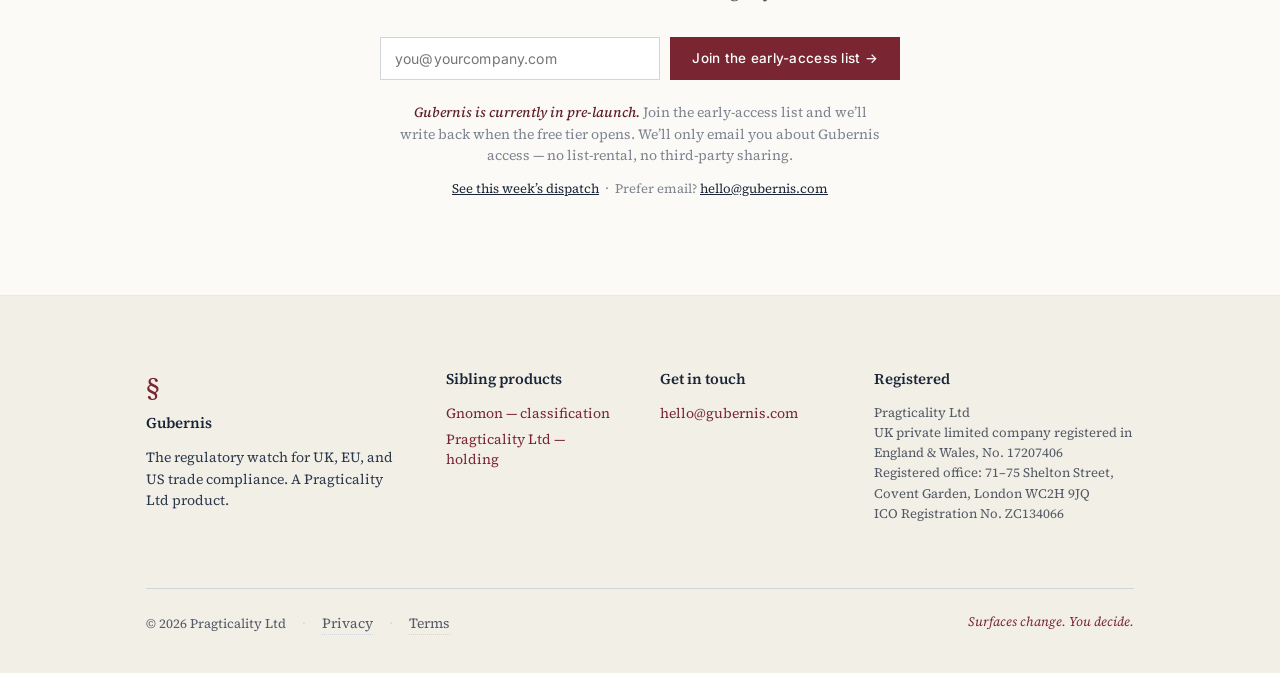
==== commit df70c90c: "this-week: refresh featured cards with 22-May ingests Rotates in: EU wine-sector Regulation 2026/471" ====
--- a/index.html
+++ b/index.html
@@ -145,38 +145,39 @@
       <!-- featured-cards: start (managed by scripts/refresh_this_week_cards.py) -->
 
       <article class="card">
-        <div class="ts">21 May 2026 · UK Parliament</div>
-        <div class="id">UKPARL-BILL-4123</div>
-        <h3 class="card-title">UK Bill: Steel Industry (Nationalisation) Bill</h3>
-        <p class="card-summary">UK government bill to nationalise the steel industry moved to programme-motion stage on 21 May. Material to anyone with steel-sector exposure (HS chapters 72, 73) or tracking UK industrial-policy intervention in critical supply-chain inputs.</p>
+        <div class="ts">22 May 2026 · EU EUR-Lex</div>
+        <div class="id">EURLEX-32026R0471R(02)</div>
+        <h3 class="card-title">Corrigendum to Regulation (EU) 2026/471 — wine, aromatised wine, and spirit drinks (market rules + labelling)</h3>
+        <p class="card-summary">Corrigendum to the wine-sector Regulation 2026/471 — touches market rules and labelling for wine, aromatised wine, and spirit drinks. Corrigenda can be silent typo fixes or quiet substantive shifts; this one will need a careful read.</p>
         <div class="card-tags">
-          <span class="tag">UK</span>
-          <span class="tag">metals</span>
+          <span class="tag">EU</span>
+          <span class="tag">trade</span>
           <span class="tag sev">substantive</span>
         </div>
       </article>
 
       <article class="card">
-        <div class="ts">21 May 2026 · UK HMRC</div>
-        <div class="id">HMRC-NEWS-6401</div>
-        <h3 class="card-title">Addition of Waiver 9Y17 to Oil Sanctions for Commodity Codes under heading 2710– 21 May 2026</h3>
-        <p class="card-summary">New waiver (9Y17) added to oil sanctions for commodity codes under HS heading 2710 (petroleum oils, refined). Refiners and traders should check whether their codes are now in scope of the carve-out.</p>
-        <div class="card-tags">
-          <span class="tag">UK</span>
-          <span class="tag">sanctions</span>
-          <span class="tag sev">substantive</span>
-        </div>
-      </article>
-
-      <article class="card">
-        <div class="ts">21 May 2026 · US OFAC</div>
-        <div class="id">OFAC-DELTA-2026-05-21</div>
-        <h3 class="card-title">OFAC SDN Delta — 2026-05-21 (Standard Action)</h3>
-        <p class="card-summary">Latest OFAC SDN list delta — Standard Action publication. Material to every business running sanctions-screening against US OFAC programmes; the delta needs to flow into every screening database.</p>
+        <div class="ts">22 May 2026 · US FR</div>
+        <div class="id">FR-2026-10251</div>
+        <h3 class="card-title">Automated Commercial Environment (ACE) Export Manifest for Vessel Cargo Test: Renewal of Test</h3>
+        <p class="card-summary">CBP renews the ACE Export Manifest for Vessel Cargo test. Affects anyone filing vessel export manifests through ACE — the renewal terms determine how long the existing process continues and on what conditions.</p>
         <div class="card-tags">
           <span class="tag">US</span>
-          <span class="tag">sanctions</span>
+          <span class="tag">trade</span>
           <span class="tag sev">substantive</span>
+        </div>
+      </article>
+
+      <article class="card ambiguous">
+        <span class="watch-flag">§ ambiguity flag</span>
+        <div class="ts">20 May 2026 · EU EUR-Lex</div>
+        <div class="id">EURLEX-32026D1145</div>
+        <h3 class="card-title">Commission Implementing Decision (EU) 2026/1145 amending Decision 2025/1582 — lumpy skin disease emergency measures (Italy)</h3>
+        <p class="card-summary">Commission amends earlier emergency-measures decision on lumpy skin disease in Italy. Movement controls on cattle and bovine products — carrier, trader and downstream implications across the EU single market.</p>
+        <div class="card-tags">
+          <span class="tag">EU</span>
+          <span class="tag">trade</span>
+          <span class="tag sev">substantive · grey edge</span>
         </div>
       </article>
 
--- a/styles.css
+++ b/styles.css
@@ -1018,6 +1018,33 @@
   color: var(--slate-soft);
   max-width: 640px;
 }
+.samples-hero .samples-disclaimer {
+  font-family: 'Source Serif 4', serif;
+  font-size: 14.5px;
+  line-height: 1.55;
+  color: var(--slate);
+  max-width: 700px;
+  margin-top: 24px;
+  padding: 16px 20px;
+  border-left: 3px solid var(--oxblood);
+  background: rgba(122, 38, 50, 0.05);
+}
+.samples-hero .samples-disclaimer em { font-style: italic; }
+.samples-hero .samples-disclaimer strong { color: var(--ink); font-weight: 600; }
+
+.samples-honest {
+  font-family: 'Source Serif 4', serif;
+  font-size: 14.5px;
+  line-height: 1.6;
+  color: #b5b3ac;
+  max-width: 640px;
+  margin: 28px auto 32px;
+  padding: 16px 20px;
+  border-left: 3px solid #d7a4ad;
+  background: rgba(255, 255, 255, 0.04);
+  text-align: left;
+}
+.samples-honest em { font-style: italic; color: #d7a4ad; }
 
 .samples-jump {
   background: var(--paper);
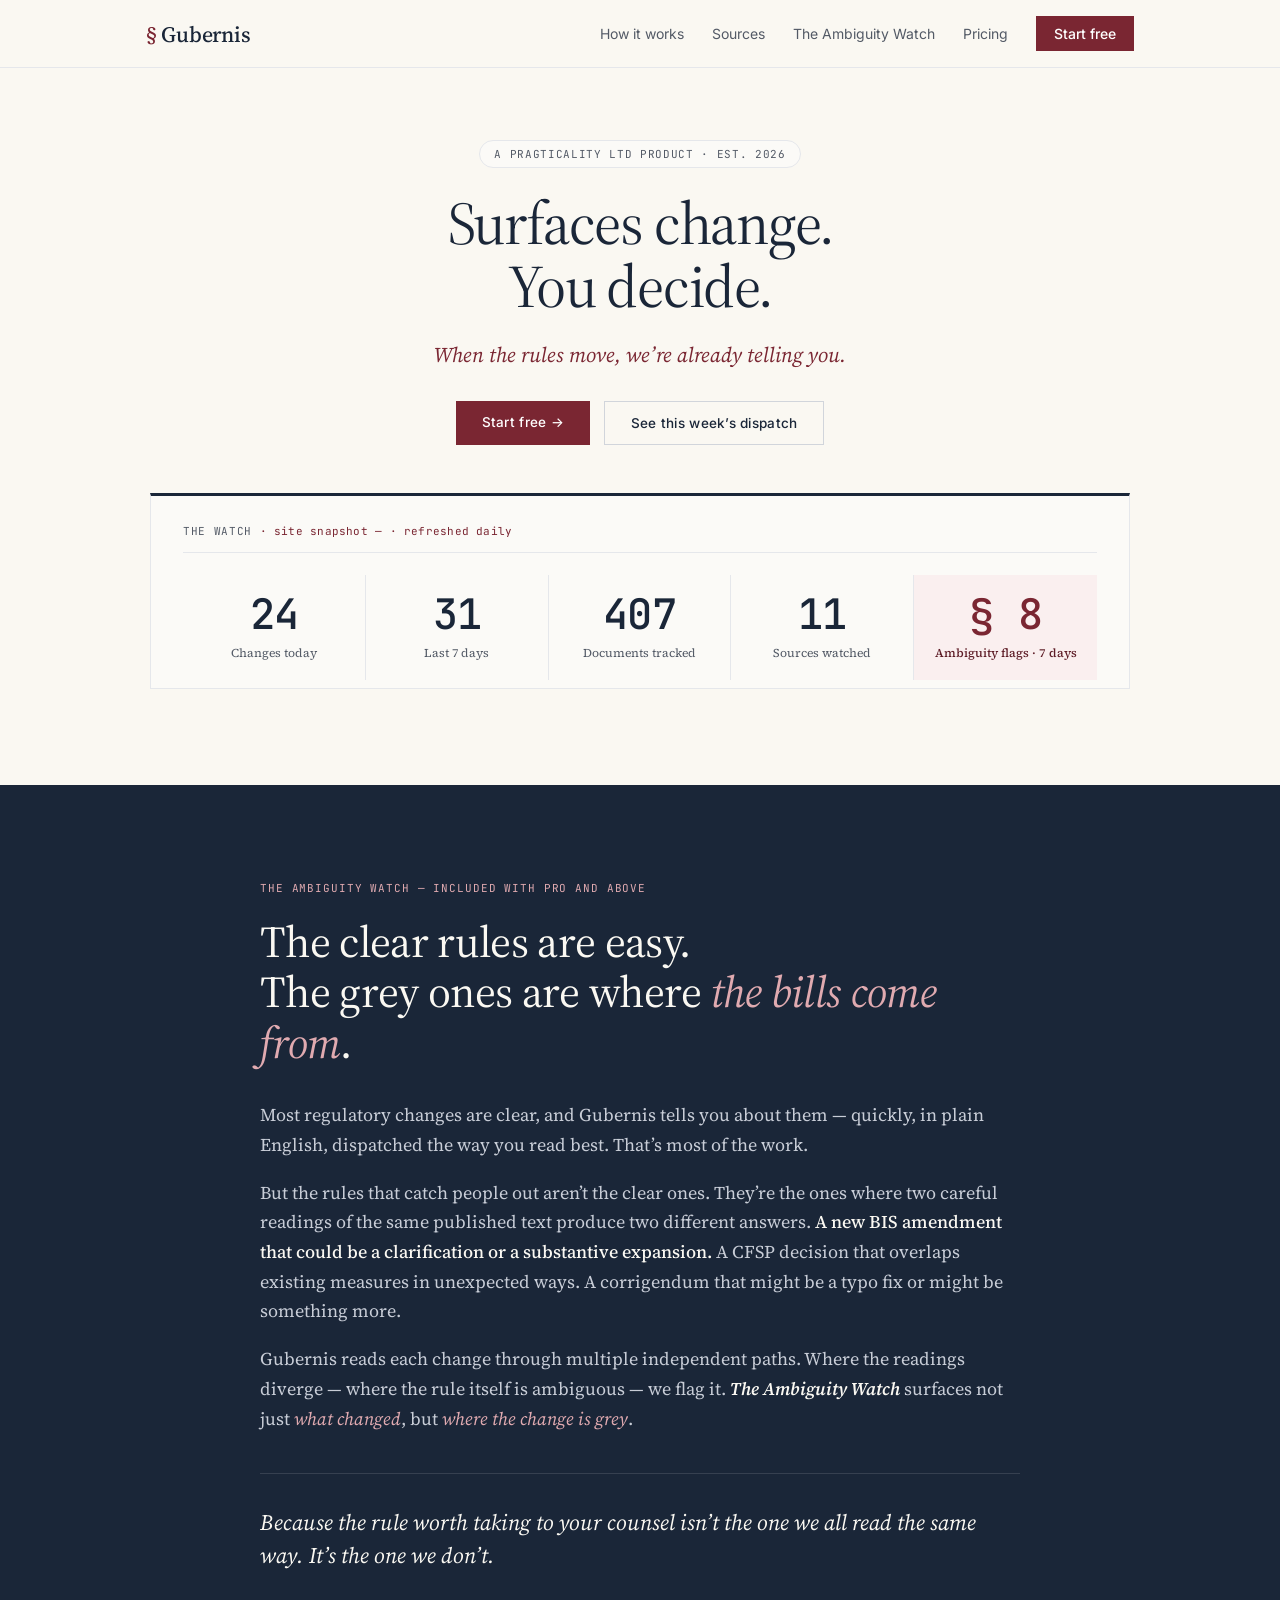
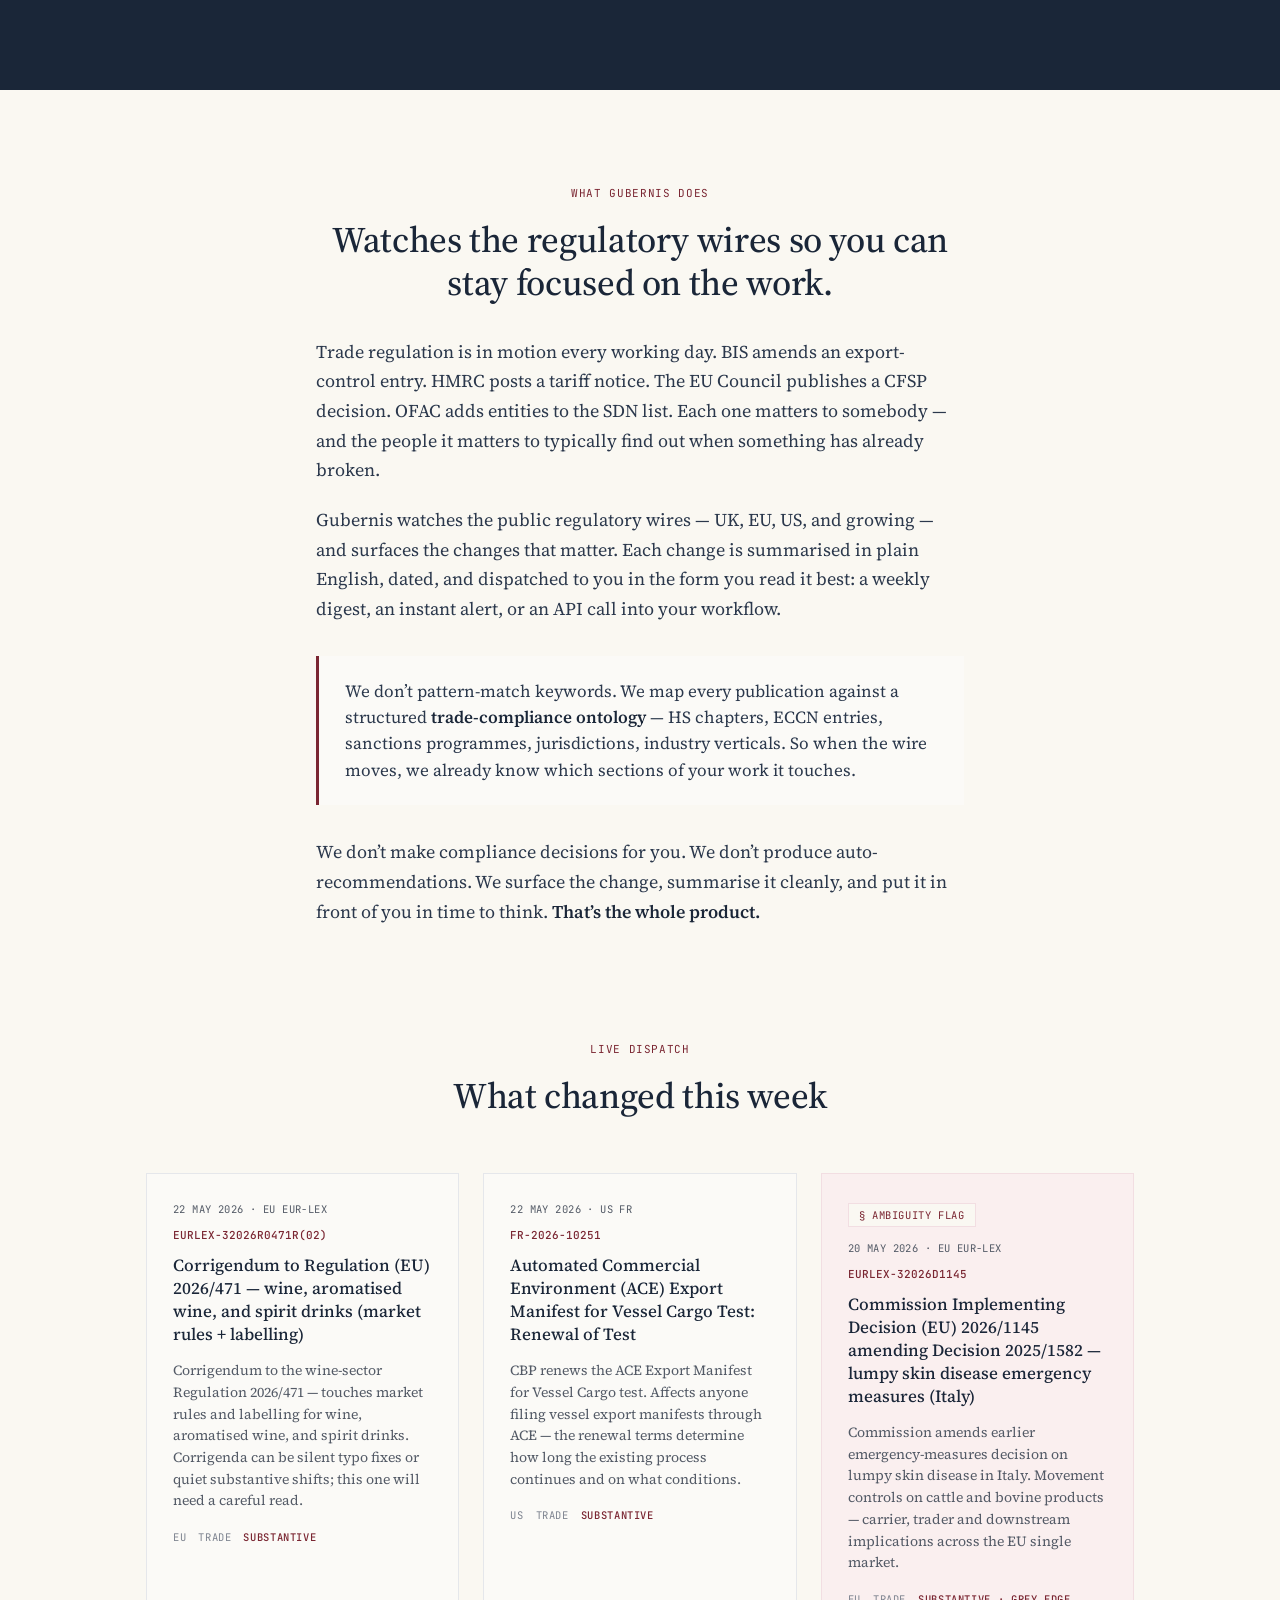
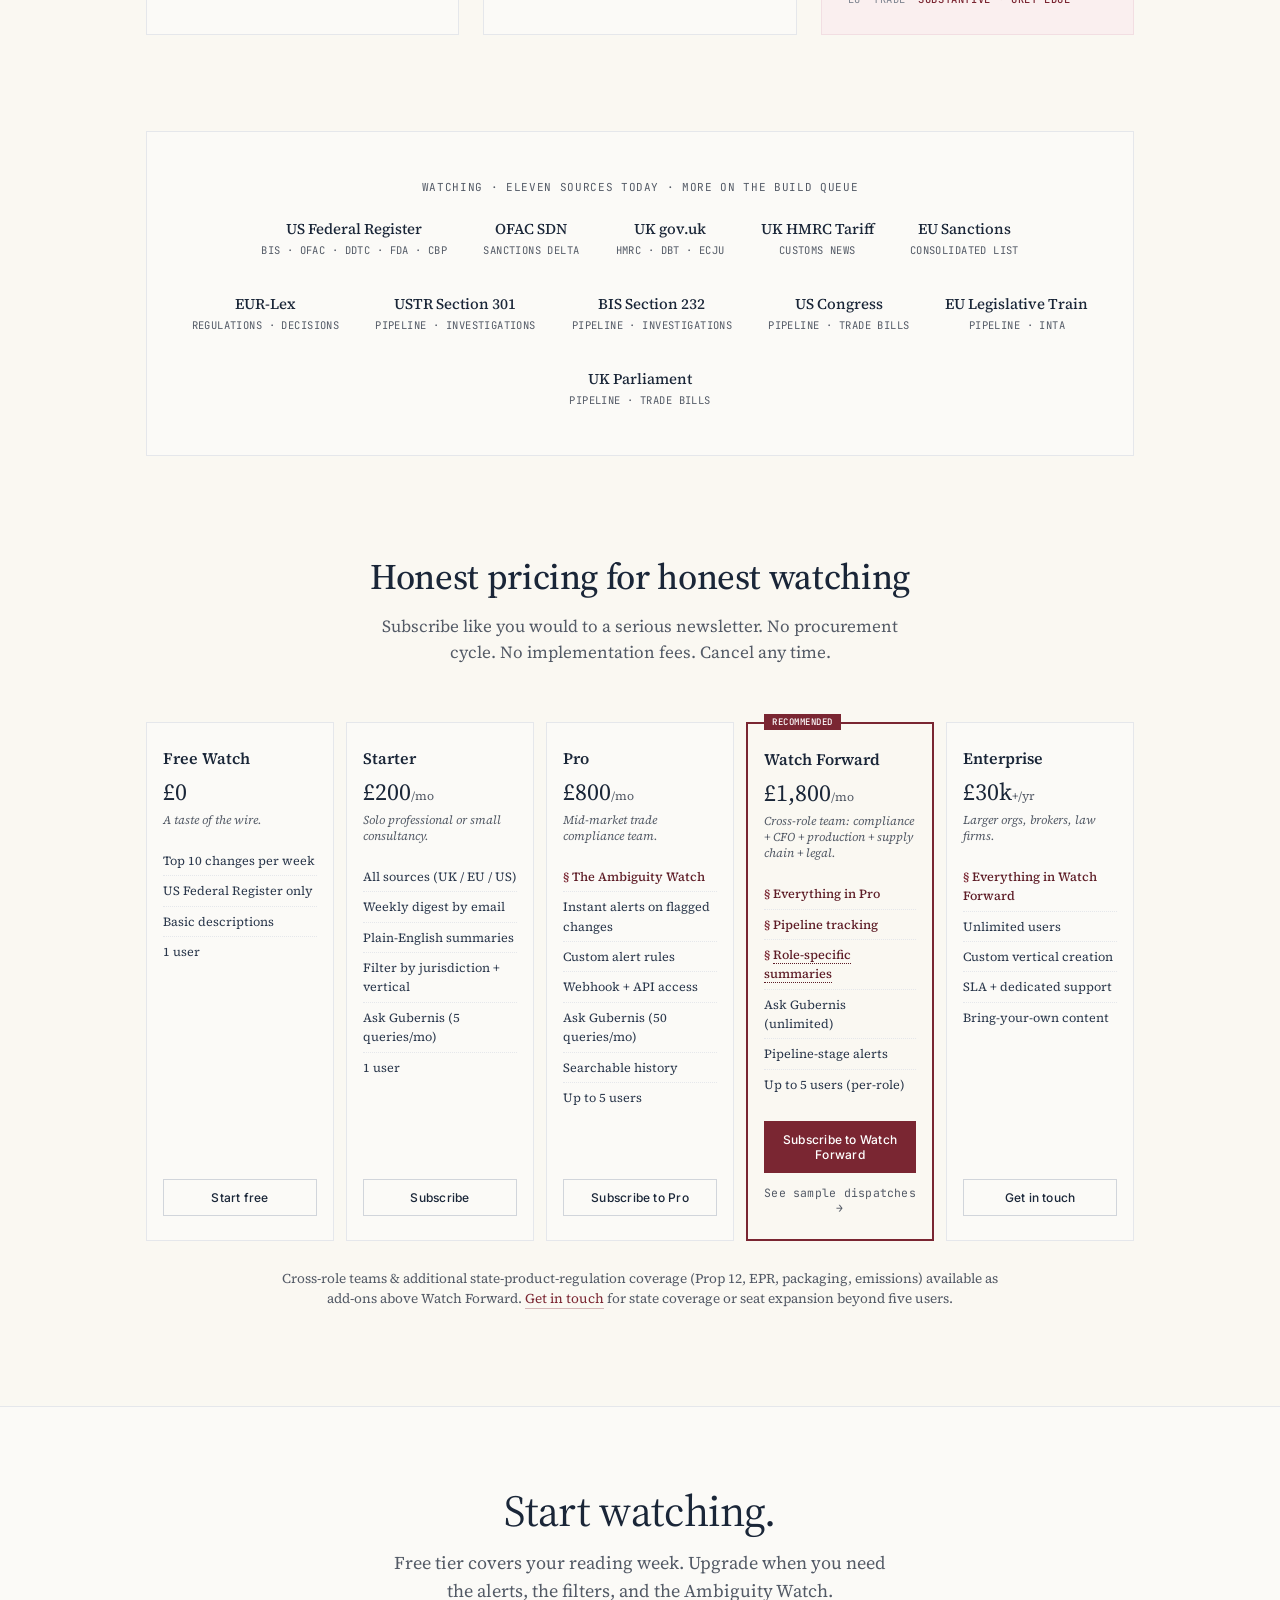
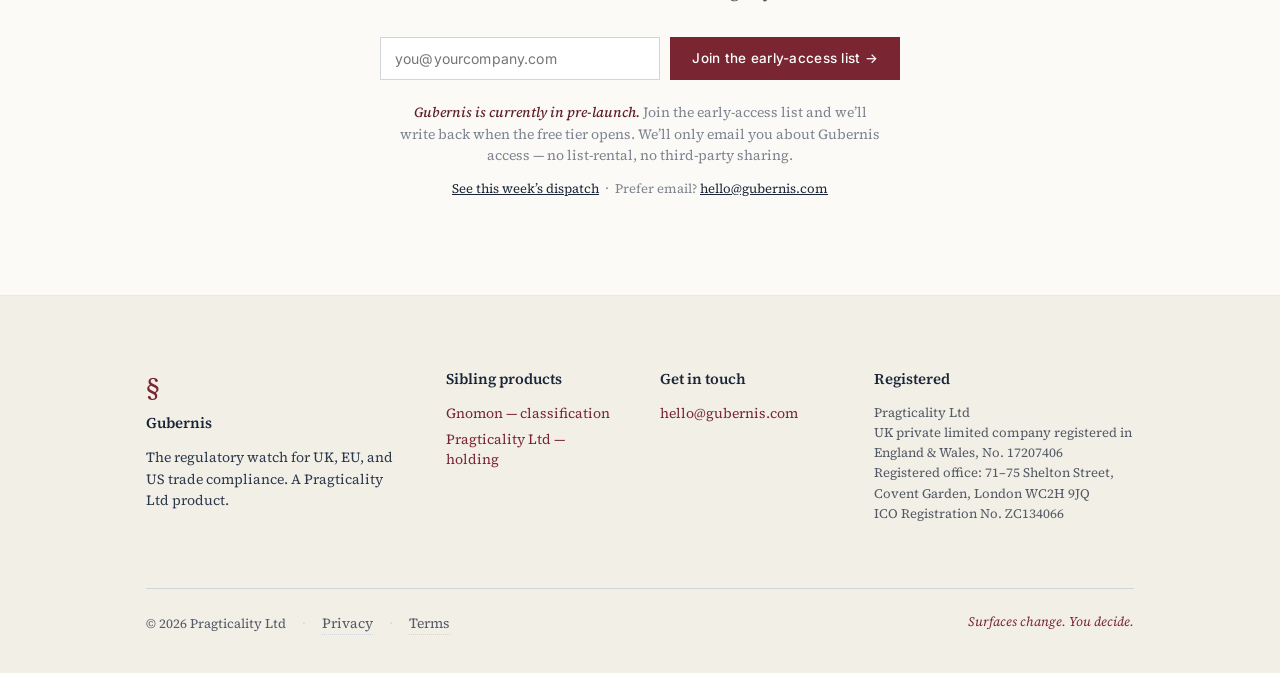
==== commit 4601a419: "watch label: honest framing — site snapshot + timestamp + daily cadence Replaces overclaim "The Watc" ====
--- a/index.html
+++ b/index.html
@@ -55,8 +55,8 @@
   <div class="container">
     <div class="ledger">
       <div class="ledger-label">
-        The Watch &mdash; live
-        <span class="ledger-time">· updated continuously</span>
+        The Watch
+        <span class="ledger-time">· site snapshot <span data-count="as-of">—</span> · refreshed daily</span>
       </div>
 
       <div class="ledger-grid">
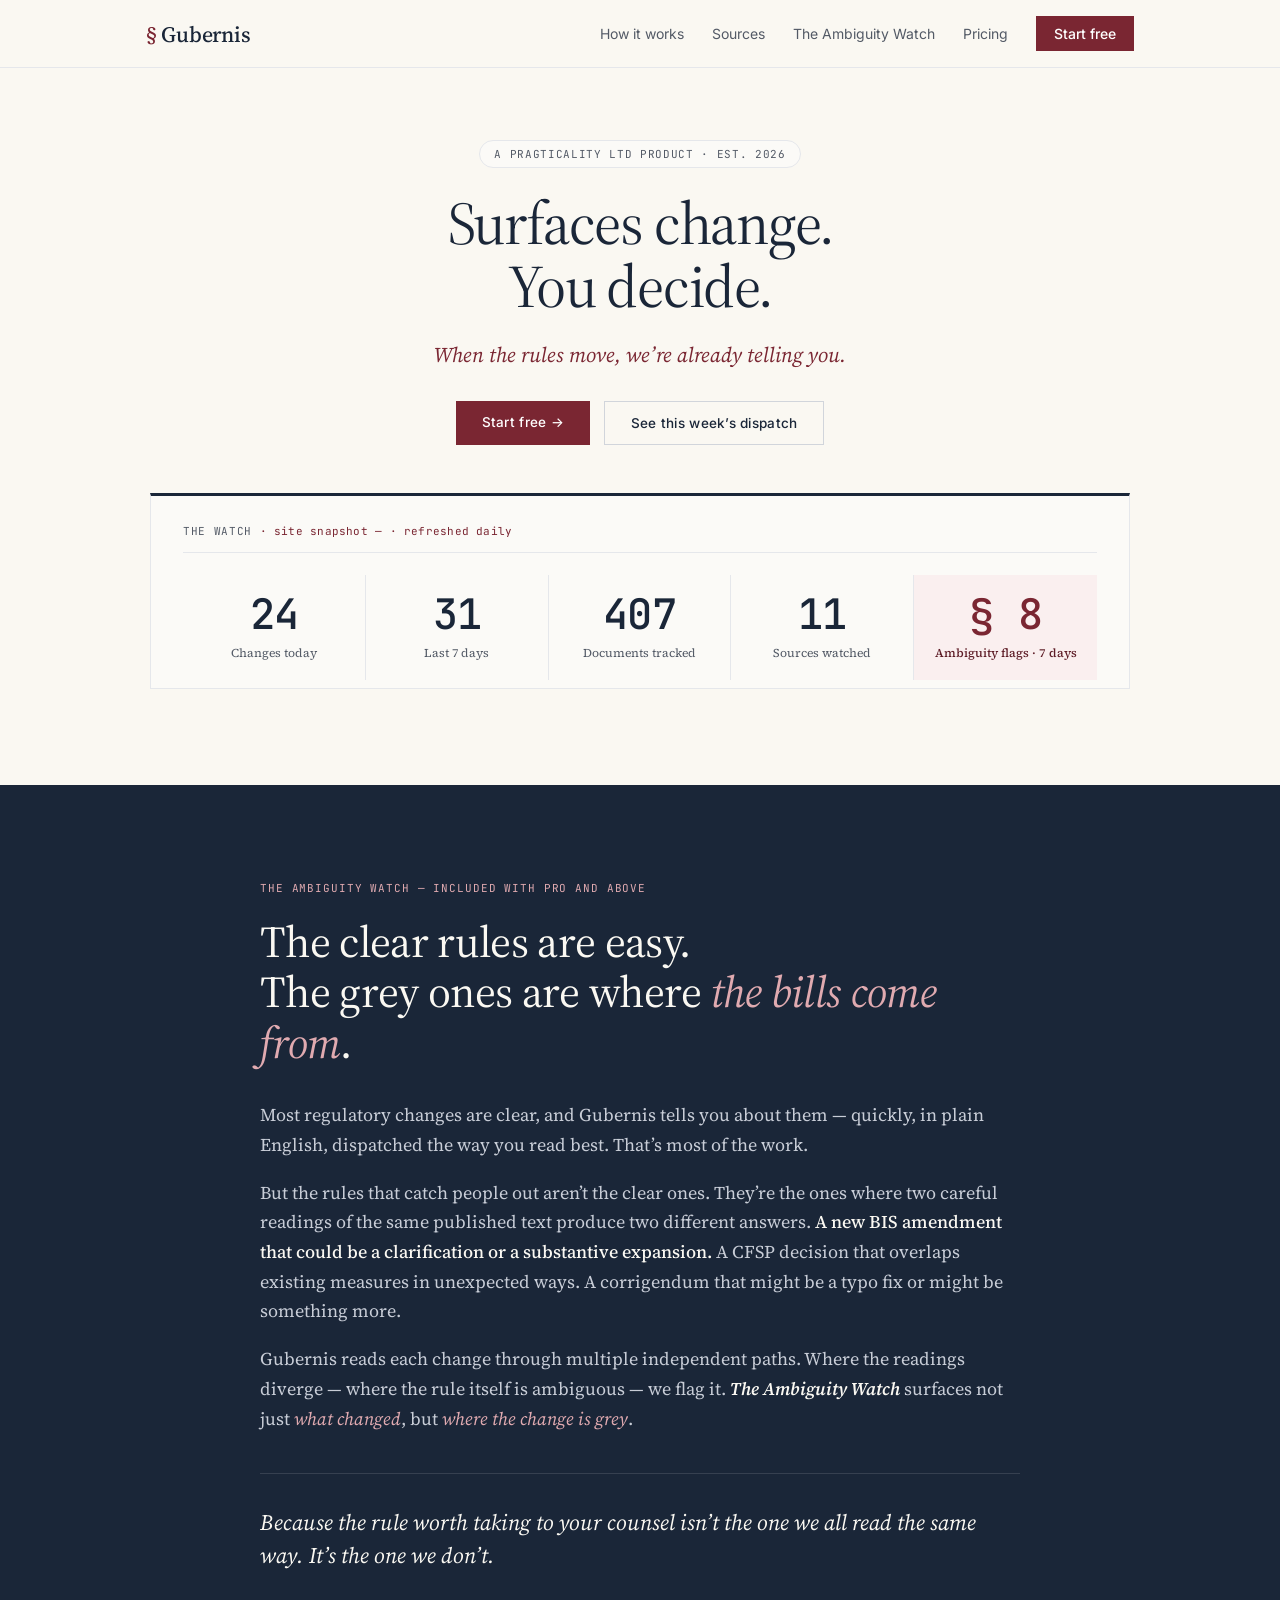
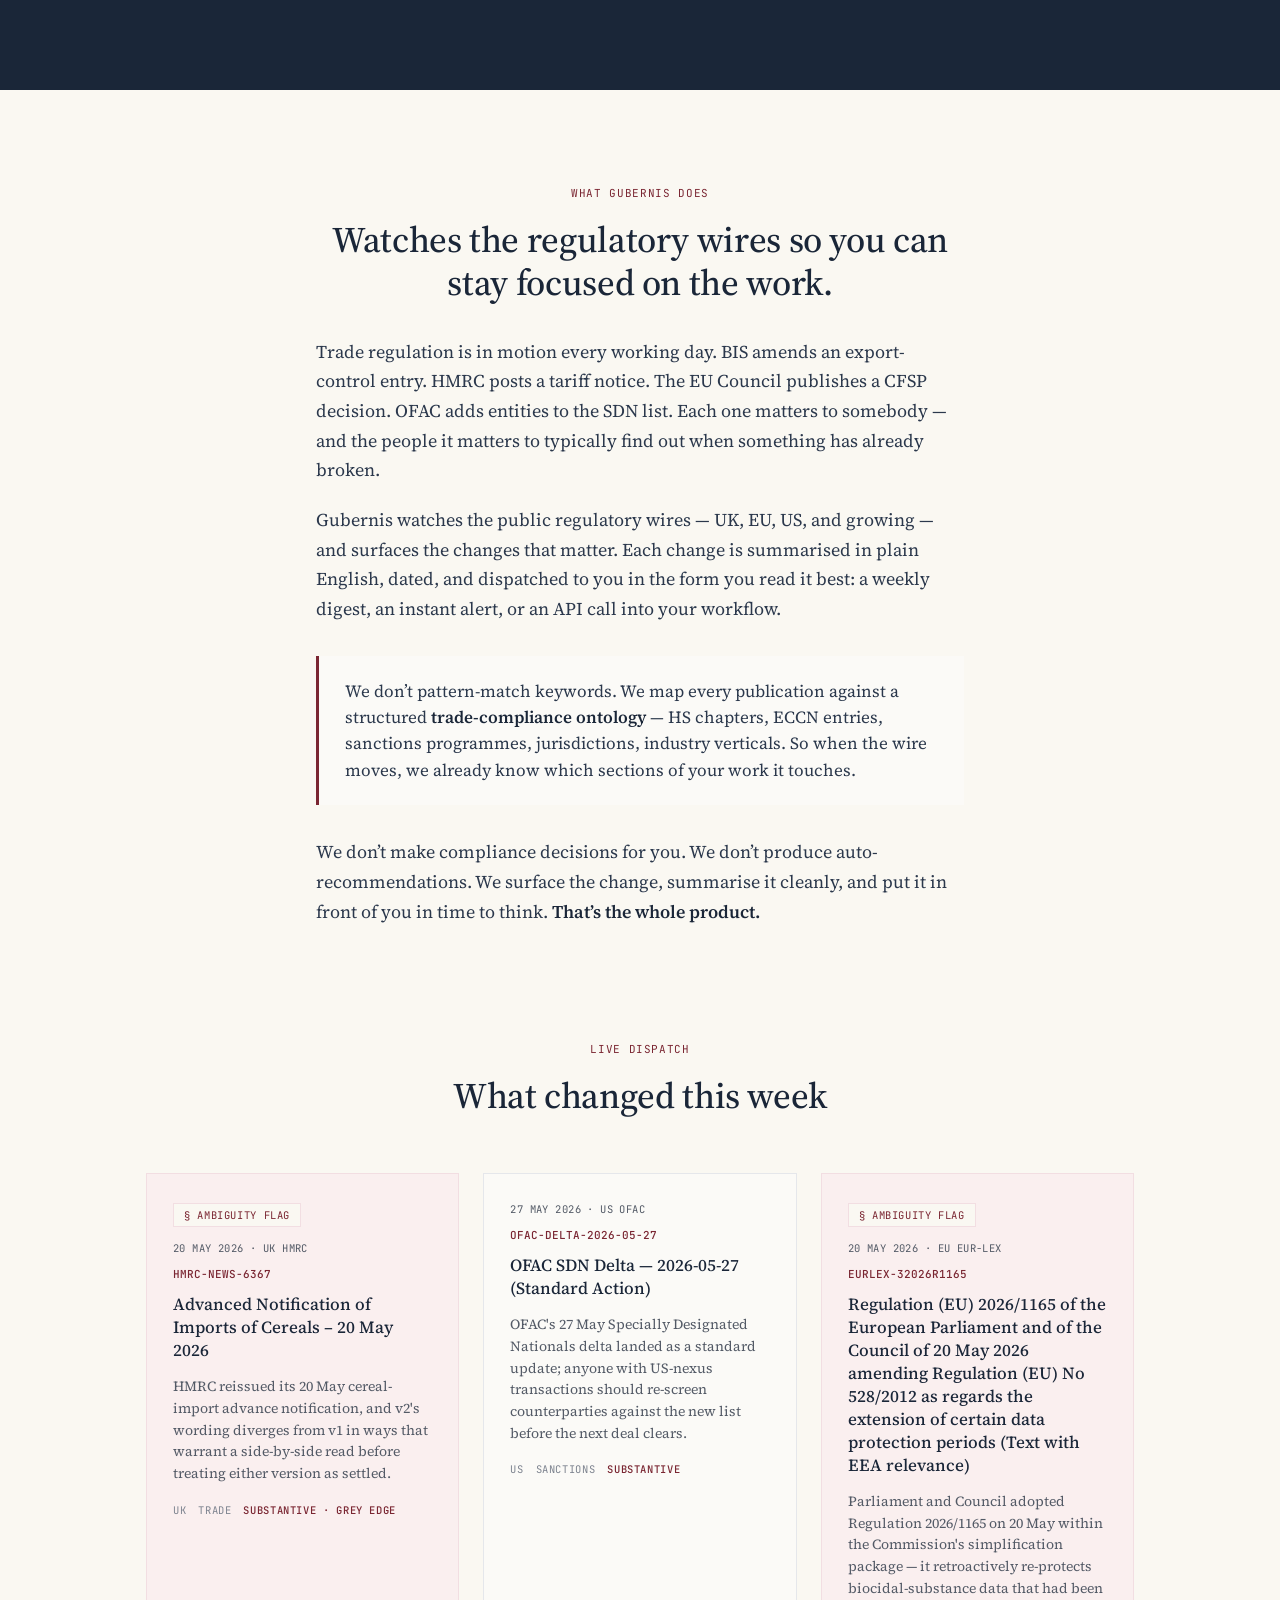
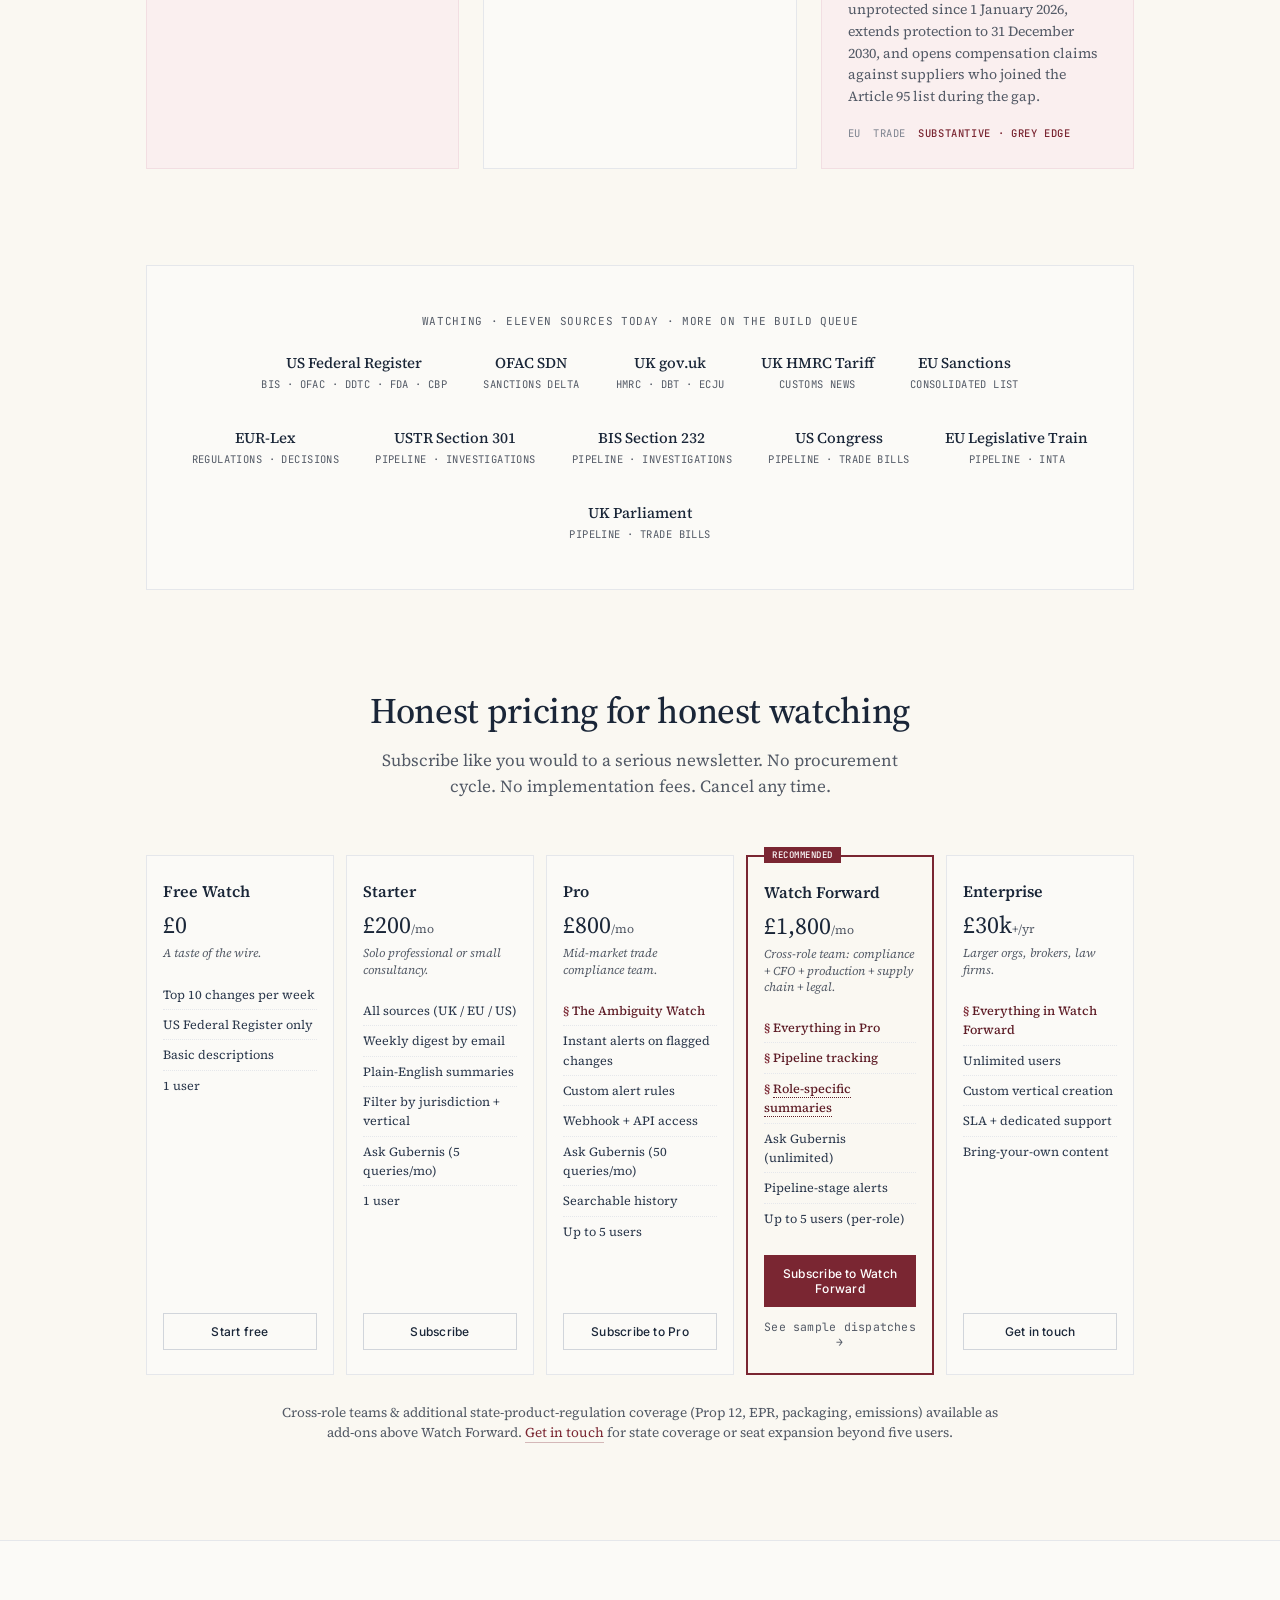
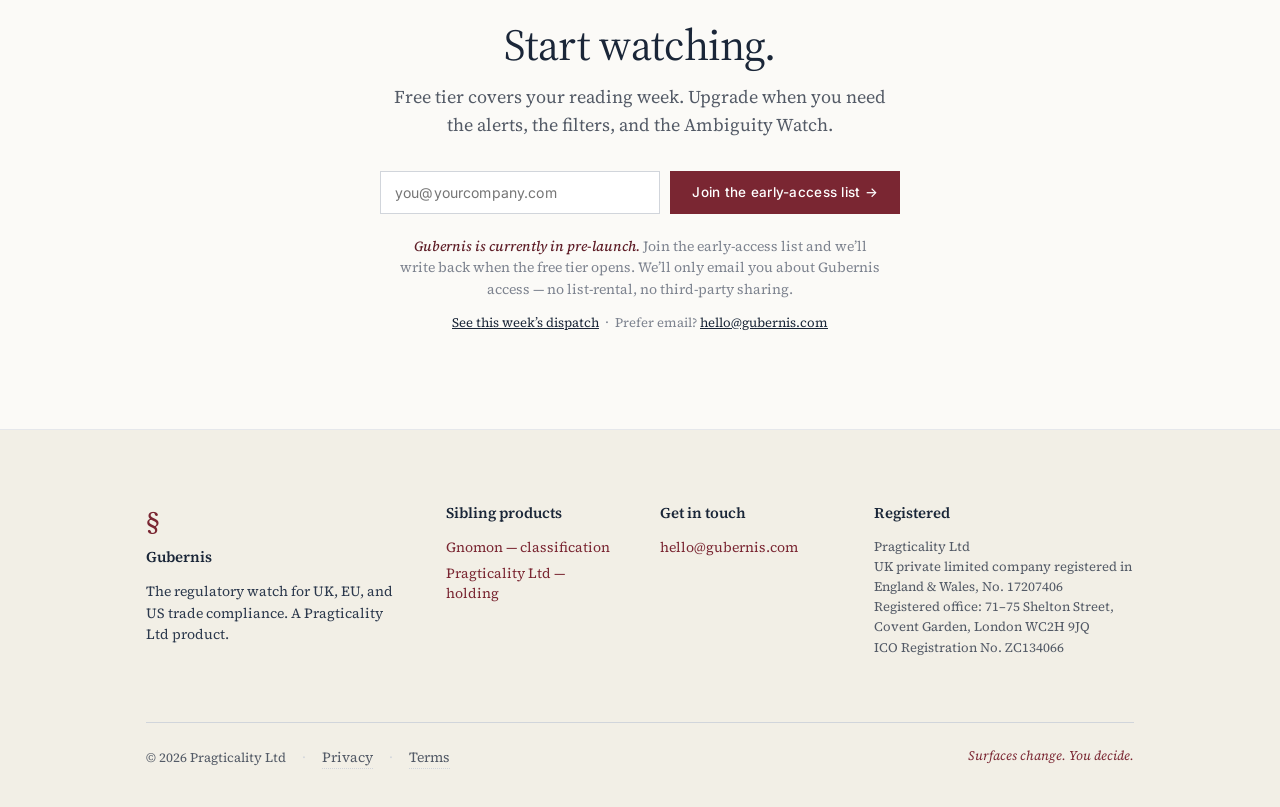
==== commit 3b36c7db: "this-week: fill in three card summaries - HMRC-NEWS-6367: cereal-import advance notification v2 vs v" ====
--- a/index.html
+++ b/index.html
@@ -144,26 +144,27 @@
     <div class="featured-grid">
       <!-- featured-cards: start (managed by scripts/refresh_this_week_cards.py) -->
 
+      <article class="card ambiguous">
+        <span class="watch-flag">§ ambiguity flag</span>
+        <div class="ts">20 May 2026 · UK HMRC</div>
+        <div class="id">HMRC-NEWS-6367</div>
+        <h3 class="card-title">Advanced Notification of Imports of Cereals – 20 May 2026</h3>
+        <p class="card-summary">HMRC reissued its 20 May cereal-import advance notification, and v2's wording diverges from v1 in ways that warrant a side-by-side read before treating either version as settled.</p>
+        <div class="card-tags">
+          <span class="tag">UK</span>
+          <span class="tag">trade</span>
+          <span class="tag sev">substantive · grey edge</span>
+        </div>
+      </article>
+
       <article class="card">
-        <div class="ts">22 May 2026 · EU EUR-Lex</div>
-        <div class="id">EURLEX-32026R0471R(02)</div>
-        <h3 class="card-title">Corrigendum to Regulation (EU) 2026/471 — wine, aromatised wine, and spirit drinks (market rules + labelling)</h3>
-        <p class="card-summary">Corrigendum to the wine-sector Regulation 2026/471 — touches market rules and labelling for wine, aromatised wine, and spirit drinks. Corrigenda can be silent typo fixes or quiet substantive shifts; this one will need a careful read.</p>
-        <div class="card-tags">
-          <span class="tag">EU</span>
-          <span class="tag">trade</span>
-          <span class="tag sev">substantive</span>
-        </div>
-      </article>
-
-      <article class="card">
-        <div class="ts">22 May 2026 · US FR</div>
-        <div class="id">FR-2026-10251</div>
-        <h3 class="card-title">Automated Commercial Environment (ACE) Export Manifest for Vessel Cargo Test: Renewal of Test</h3>
-        <p class="card-summary">CBP renews the ACE Export Manifest for Vessel Cargo test. Affects anyone filing vessel export manifests through ACE — the renewal terms determine how long the existing process continues and on what conditions.</p>
+        <div class="ts">27 May 2026 · US OFAC</div>
+        <div class="id">OFAC-DELTA-2026-05-27</div>
+        <h3 class="card-title">OFAC SDN Delta — 2026-05-27 (Standard Action)</h3>
+        <p class="card-summary">OFAC's 27 May Specially Designated Nationals delta landed as a standard update; anyone with US-nexus transactions should re-screen counterparties against the new list before the next deal clears.</p>
         <div class="card-tags">
           <span class="tag">US</span>
-          <span class="tag">trade</span>
+          <span class="tag">sanctions</span>
           <span class="tag sev">substantive</span>
         </div>
       </article>
@@ -171,9 +172,9 @@
       <article class="card ambiguous">
         <span class="watch-flag">§ ambiguity flag</span>
         <div class="ts">20 May 2026 · EU EUR-Lex</div>
-        <div class="id">EURLEX-32026D1145</div>
-        <h3 class="card-title">Commission Implementing Decision (EU) 2026/1145 amending Decision 2025/1582 — lumpy skin disease emergency measures (Italy)</h3>
-        <p class="card-summary">Commission amends earlier emergency-measures decision on lumpy skin disease in Italy. Movement controls on cattle and bovine products — carrier, trader and downstream implications across the EU single market.</p>
+        <div class="id">EURLEX-32026R1165</div>
+        <h3 class="card-title">Regulation (EU) 2026/1165 of the European Parliament and of the Council of 20 May 2026 amending Regulation (EU) No 528/2012 as regards the extension of certain data protection periods (Text with EEA relevance)</h3>
+        <p class="card-summary">Parliament and Council adopted Regulation 2026/1165 on 20 May within the Commission's simplification package — it retroactively re-protects biocidal-substance data that had been unprotected since 1 January 2026, extends protection to 31 December 2030, and opens compensation claims against suppliers who joined the Article 95 list during the gap.</p>
         <div class="card-tags">
           <span class="tag">EU</span>
           <span class="tag">trade</span>
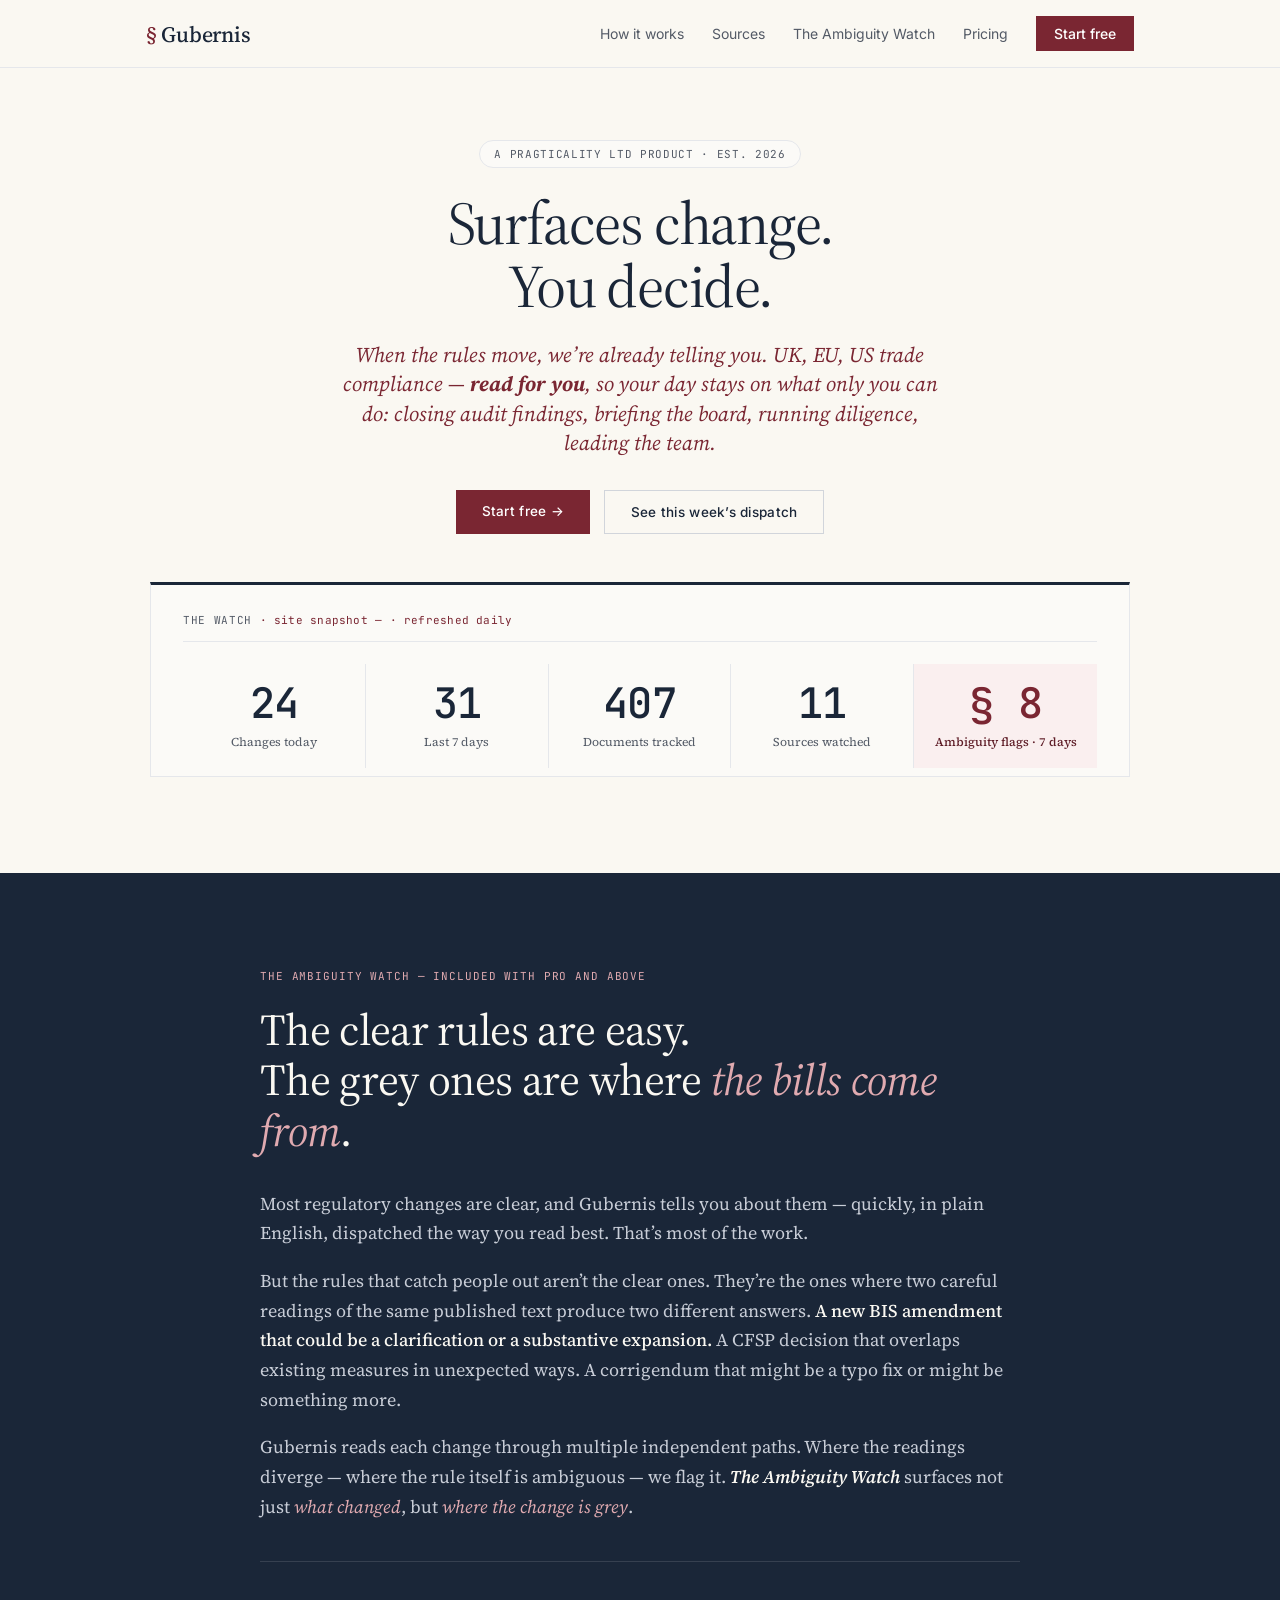
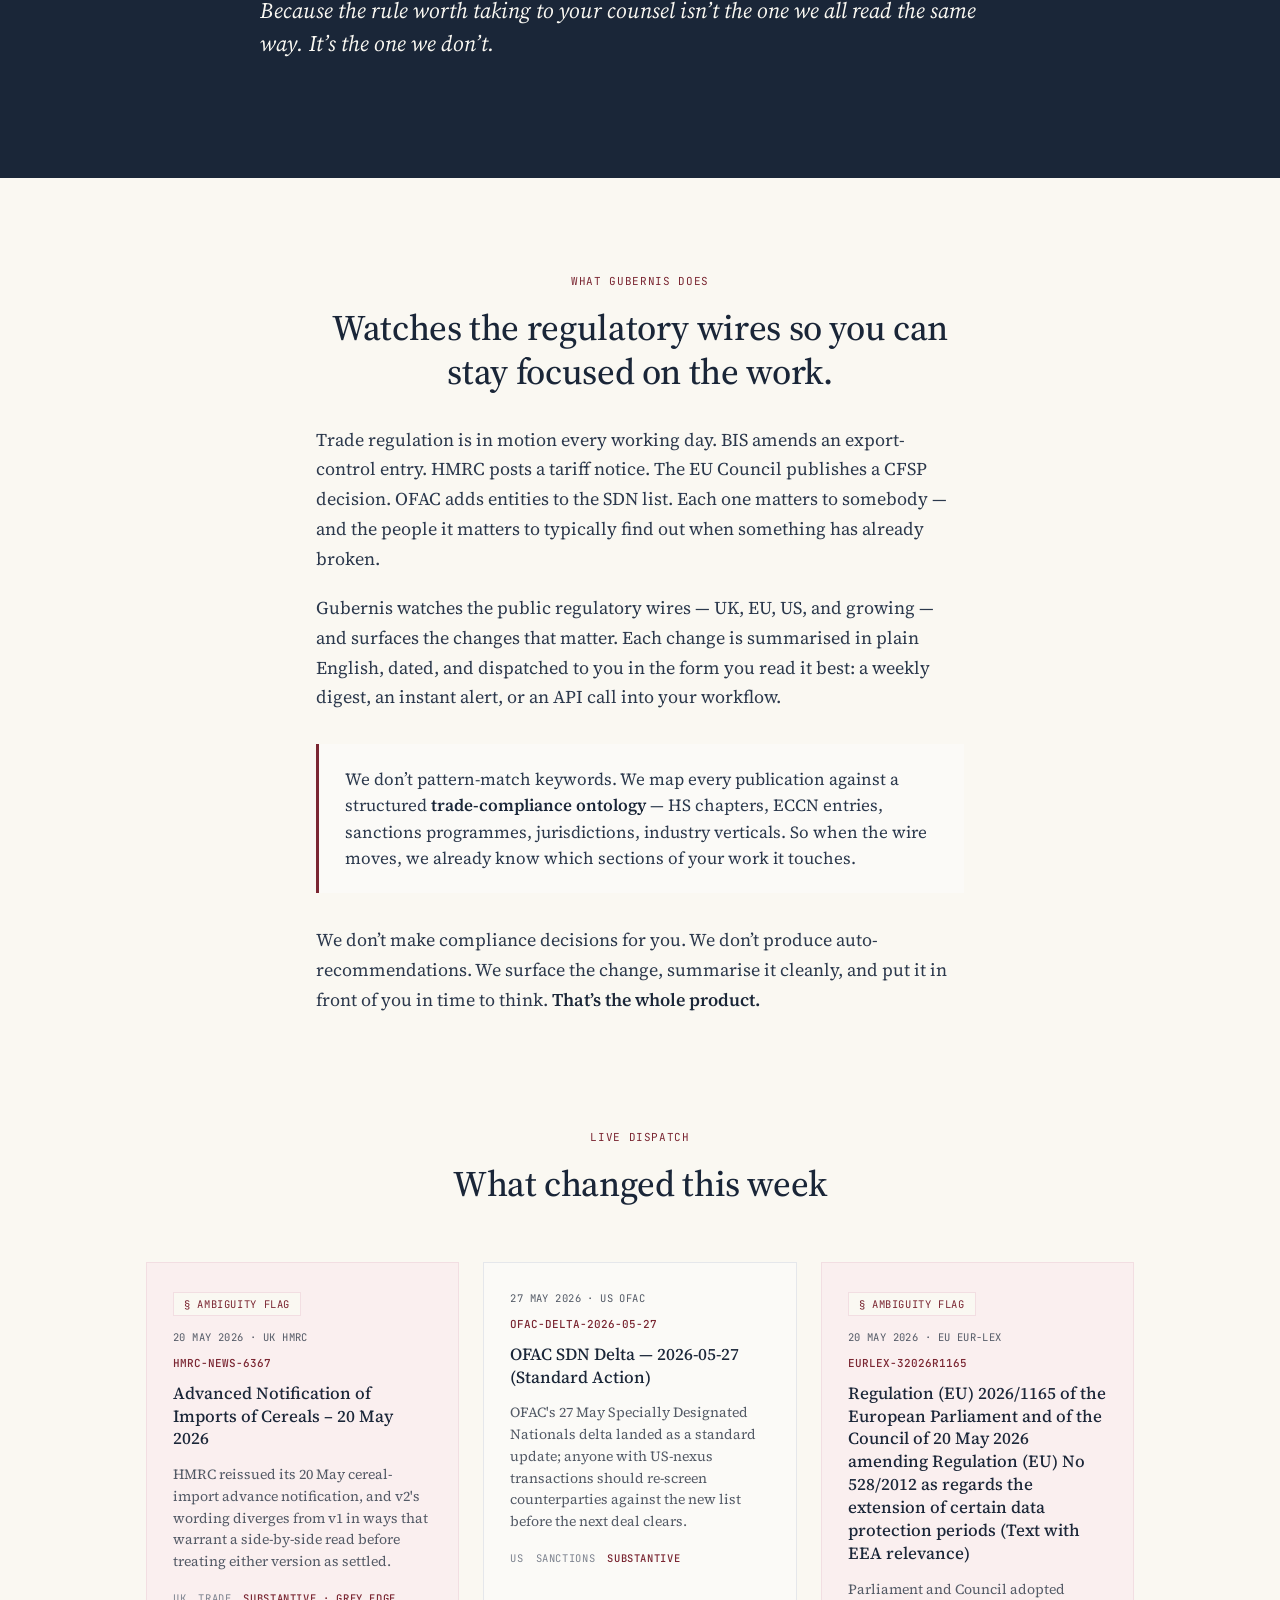
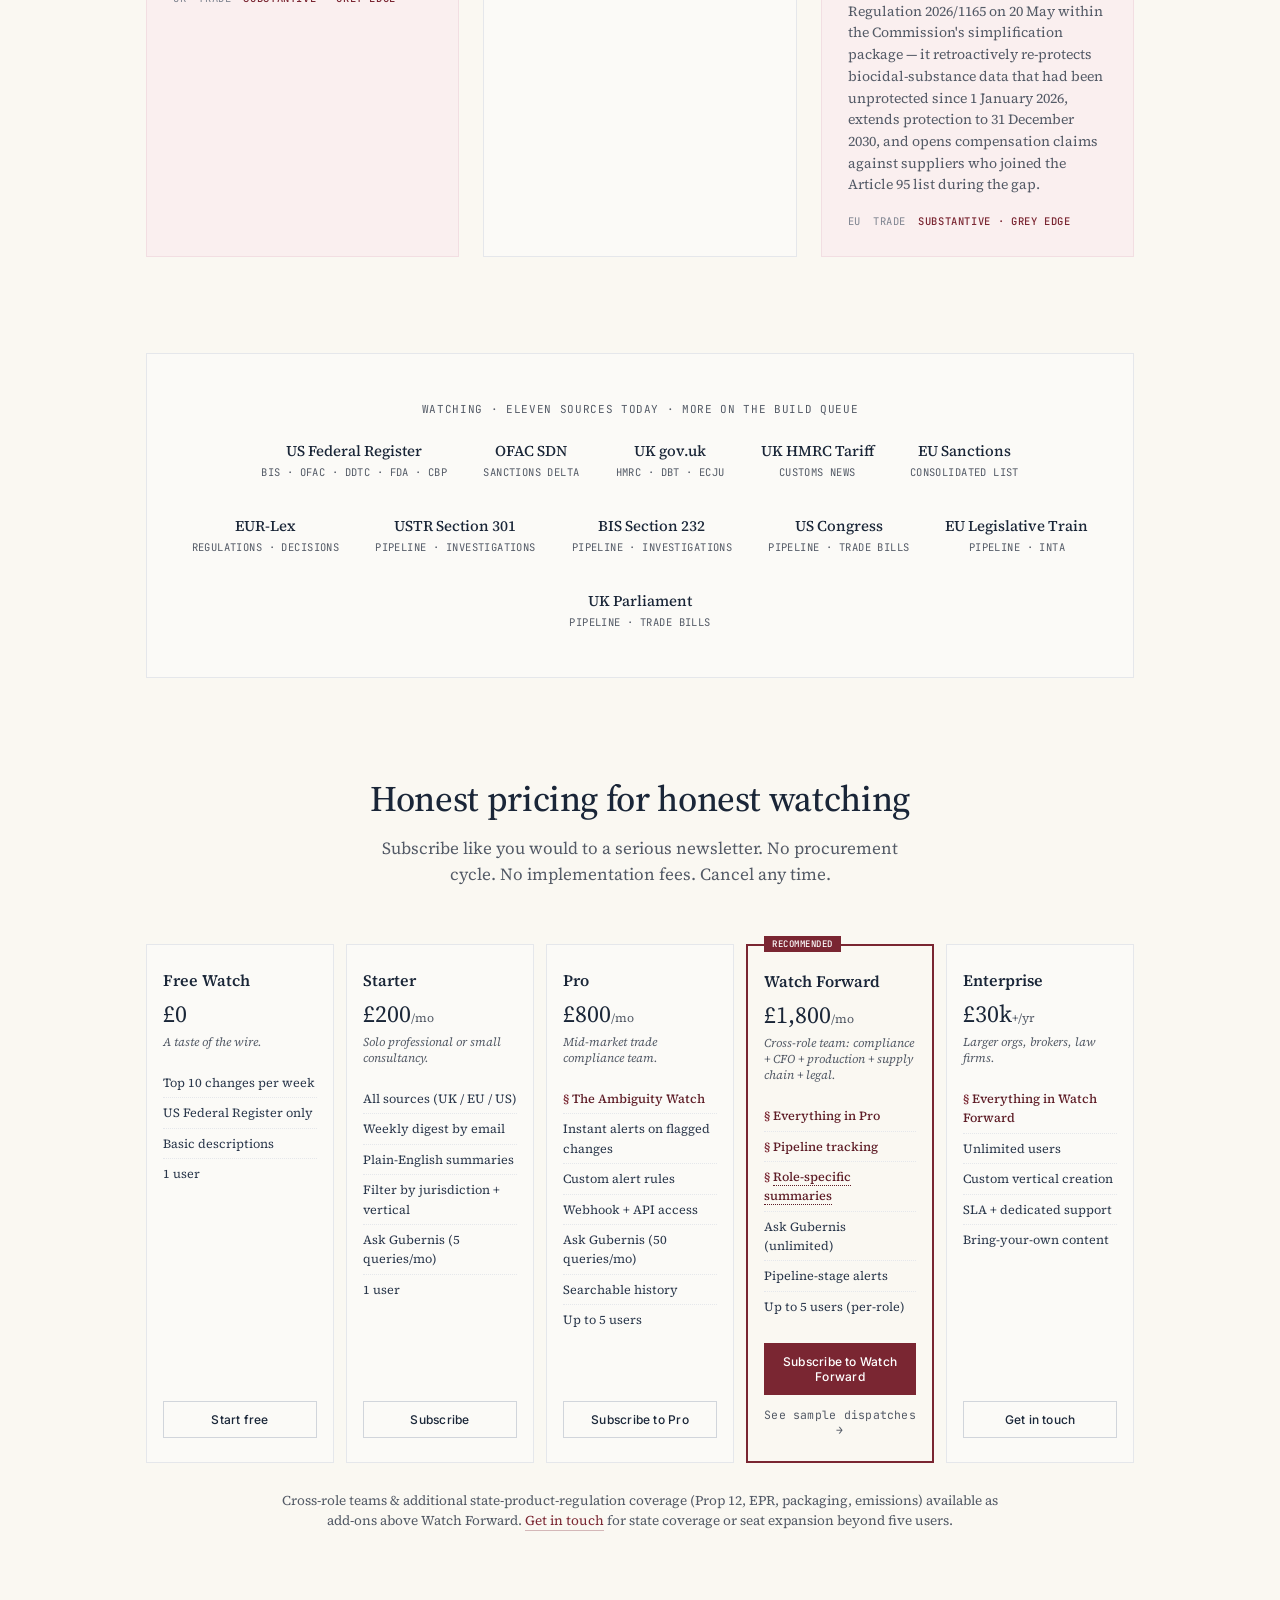
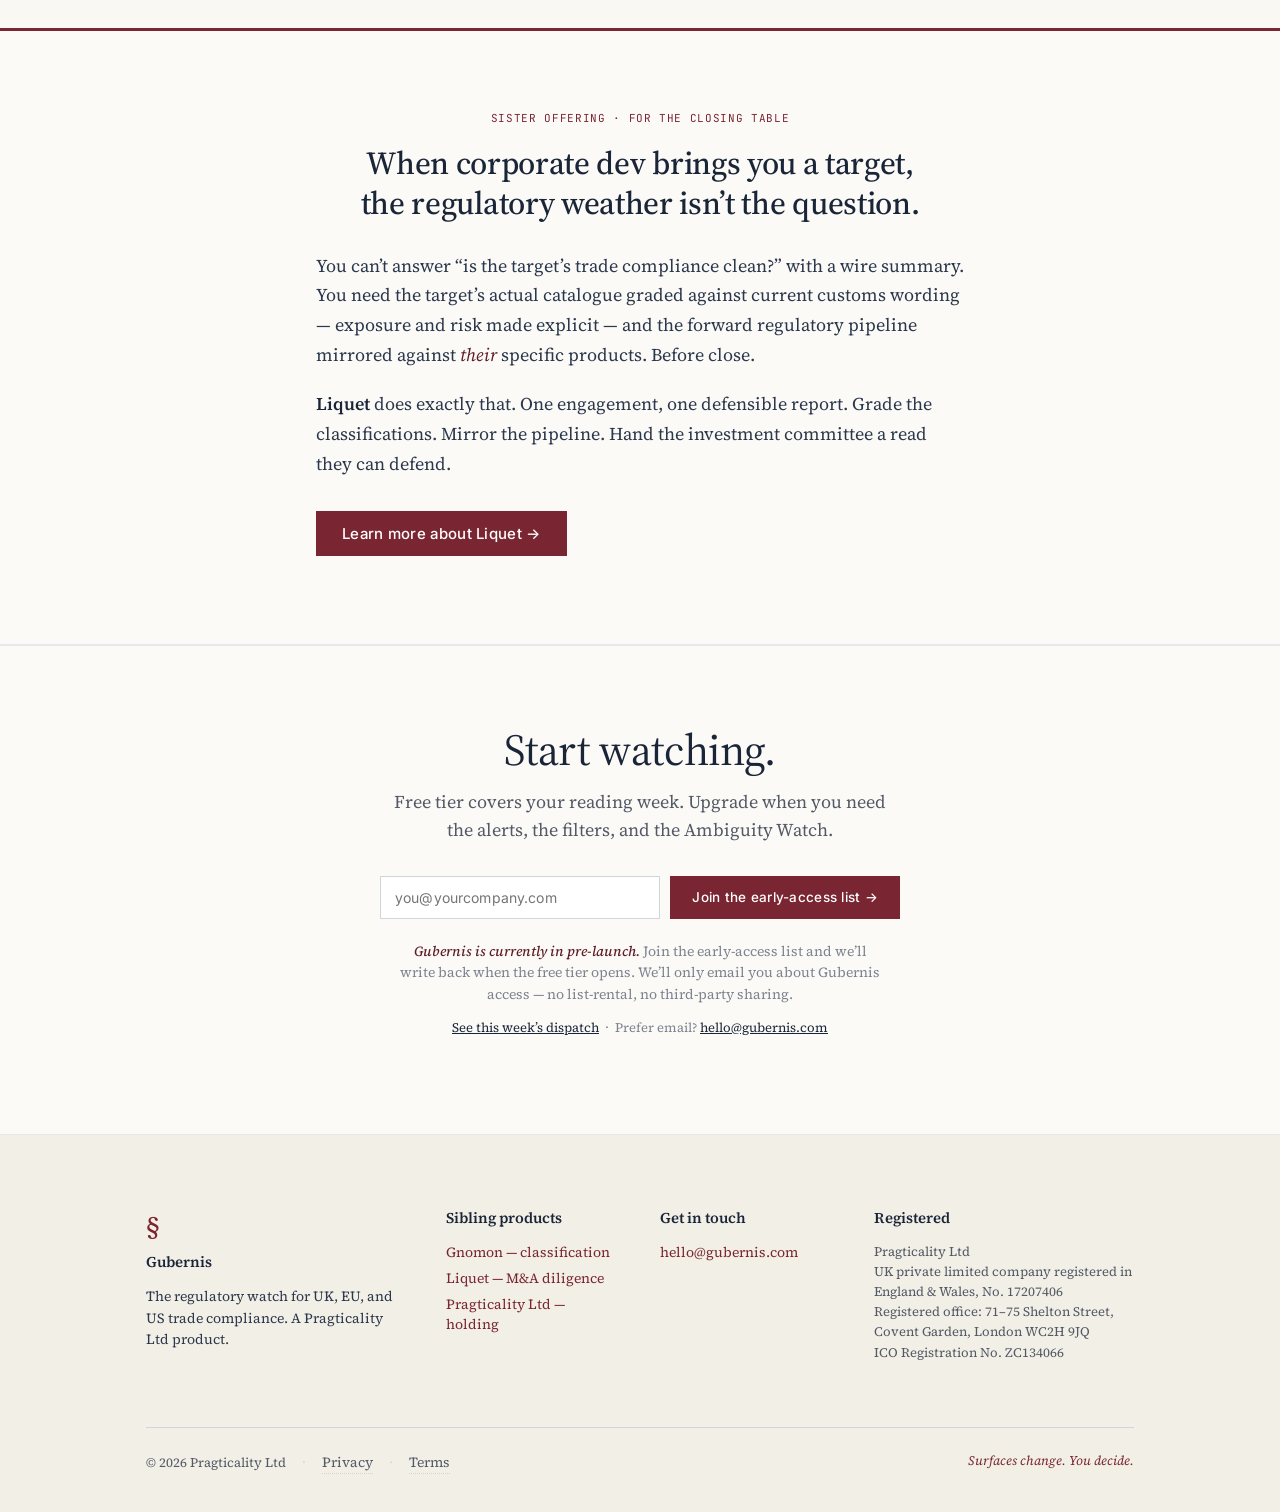
==== commit a0c95eb8: "site: hero lead + Liquet teaser + sibling-products footer - Hero lead extended with the audience-day" ====
--- a/index.html
+++ b/index.html
@@ -42,7 +42,7 @@
   <div class="container">
     <div class="badge">A Pragticality Ltd product · est. 2026</div>
     <h1>Surfaces change.<br/>You decide.</h1>
-    <div class="lead">When the rules move, we&rsquo;re already telling you.</div>
+    <div class="lead">When the rules move, we&rsquo;re already telling you. UK, EU, US trade compliance &mdash; <strong>read for you</strong>, so your day stays on what only you can do: closing audit findings, briefing the board, running diligence, leading the team.</div>
     <div class="cta-row">
       <a href="#sign-up" class="button primary-btn">Start free &rarr;</a>
       <a href="#this-week" class="button secondary-btn">See this week&rsquo;s dispatch</a>
@@ -333,6 +333,21 @@
       add-ons above Watch Forward. <a href="mailto:hello@gubernis.com?subject=Gubernis add-ons enquiry">Get in touch</a>
       for state coverage or seat expansion beyond five users.
     </p>
+  </div>
+</section>
+
+<!-- LIQUET TEASER — for the closing table -->
+<section id="liquet" class="liquet-teaser-section">
+  <div class="container container-narrow">
+    <div class="section-label">Sister offering &middot; for the closing table</div>
+    <h2>When corporate dev brings you a target,<br/>the regulatory weather isn&rsquo;t the question.</h2>
+    <p>
+      You can&rsquo;t answer &ldquo;is the target&rsquo;s trade compliance clean?&rdquo; with a wire summary. You need the target&rsquo;s actual catalogue graded against current customs wording &mdash; exposure and risk made explicit &mdash; and the forward regulatory pipeline mirrored against <em>their</em> specific products. Before close.
+    </p>
+    <p>
+      <strong>Liquet</strong> does exactly that. One engagement, one defensible report. Grade the classifications. Mirror the pipeline. Hand the investment committee a read they can defend.
+    </p>
+    <a href="https://liquetma.com" class="liquet-cta">Learn more about Liquet &rarr;</a>
   </div>
 </section>
 
@@ -382,6 +397,7 @@
       <div>
         <h4>Sibling products</h4>
         <a href="https://pragticality.com/ventures/#gnomon">Gnomon — classification</a>
+        <a href="https://liquetma.com">Liquet — M&amp;A diligence</a>
         <a href="https://pragticality.com/">Pragticality Ltd — holding</a>
       </div>
       <div>
--- a/styles.css
+++ b/styles.css
@@ -732,6 +732,59 @@
 }
 
 /* ────────────────────────────────────────────
+   Liquet teaser — sister offering
+   ──────────────────────────────────────────── */
+.liquet-teaser-section {
+  padding: 80px 0 88px;
+  background: var(--paper-warm);
+  border-top: 3px solid var(--oxblood);
+  border-bottom: 1px solid var(--line-soft);
+}
+.liquet-teaser-section .section-label {
+  font-family: 'JetBrains Mono', monospace;
+  font-size: 11px;
+  color: var(--oxblood);
+  text-transform: uppercase;
+  letter-spacing: 0.06em;
+  margin-bottom: 18px;
+  text-align: center;
+}
+.liquet-teaser-section h2 {
+  font-family: 'Source Serif 4', serif;
+  font-size: 32px;
+  font-weight: 500;
+  line-height: 1.25;
+  color: var(--ink);
+  margin-bottom: 28px;
+  letter-spacing: -0.01em;
+  text-align: center;
+}
+.liquet-teaser-section p {
+  font-family: 'Source Serif 4', serif;
+  font-size: 18px;
+  line-height: 1.65;
+  color: var(--ink-soft);
+  margin-bottom: 20px;
+}
+.liquet-teaser-section strong { font-weight: 600; color: var(--ink); }
+.liquet-teaser-section em { font-style: italic; color: var(--oxblood-deep); }
+
+.liquet-cta {
+  font-family: 'Inter', sans-serif;
+  font-size: 15px;
+  font-weight: 500;
+  letter-spacing: 0.02em;
+  display: inline-block;
+  background: var(--oxblood);
+  color: #FFFFFF;
+  padding: 13px 26px;
+  margin-top: 12px;
+  text-decoration: none;
+  transition: background 0.15s ease;
+}
+.liquet-cta:hover { background: var(--oxblood-deep); color: #FFFFFF; }
+
+/* ────────────────────────────────────────────
    Footer
    ──────────────────────────────────────────── */
 .site-footer {
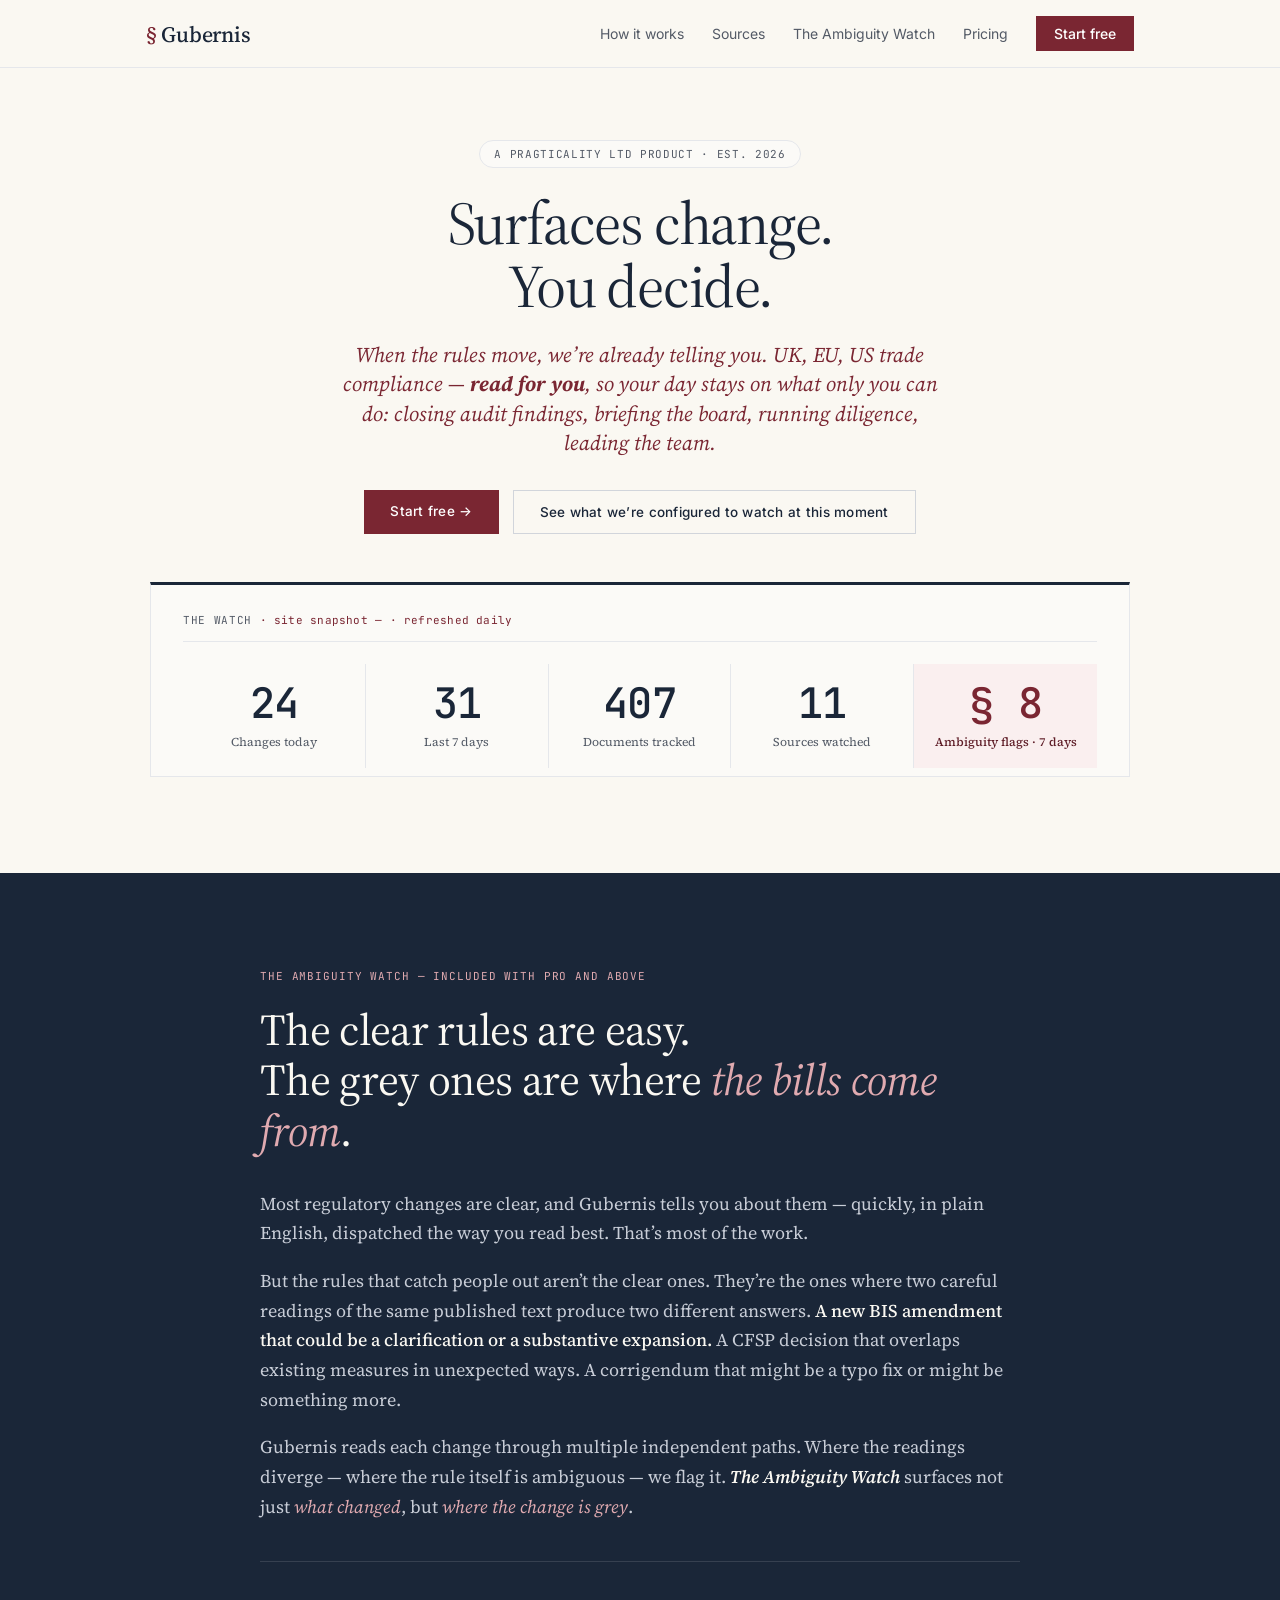
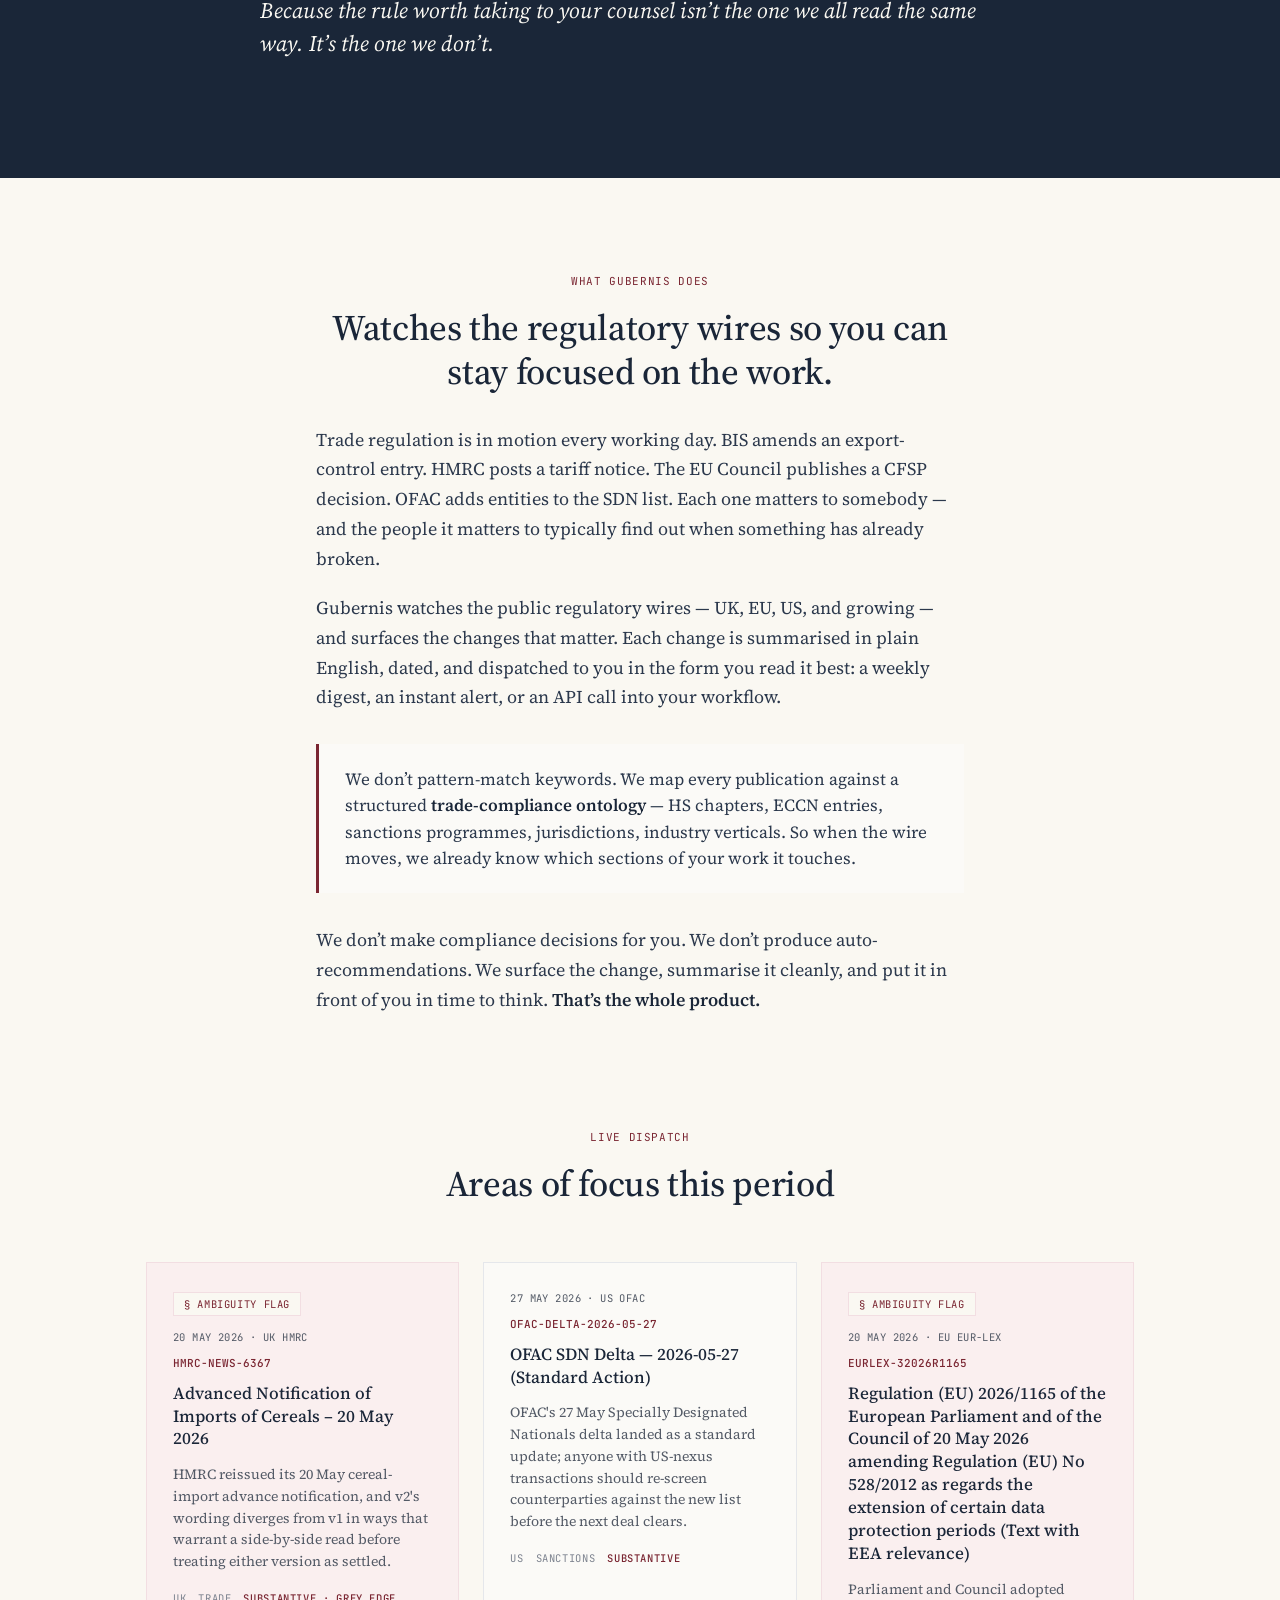
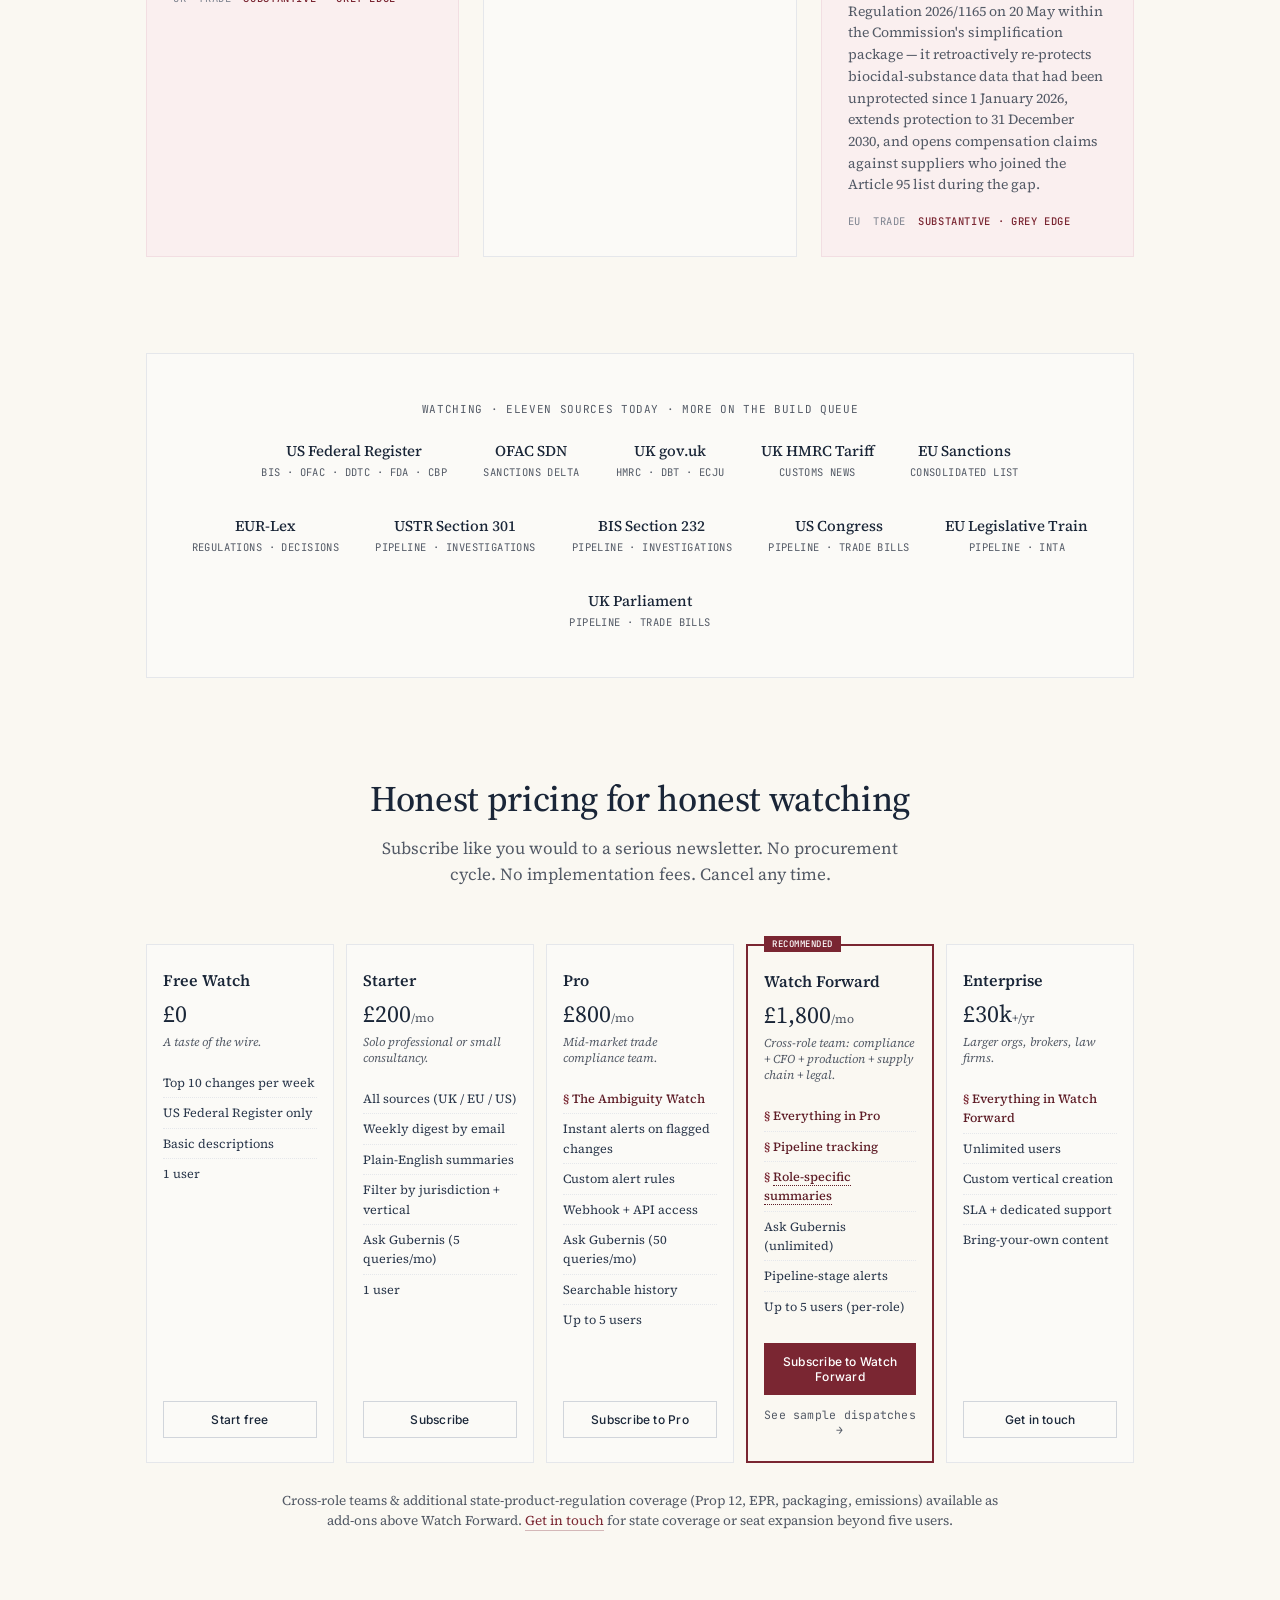
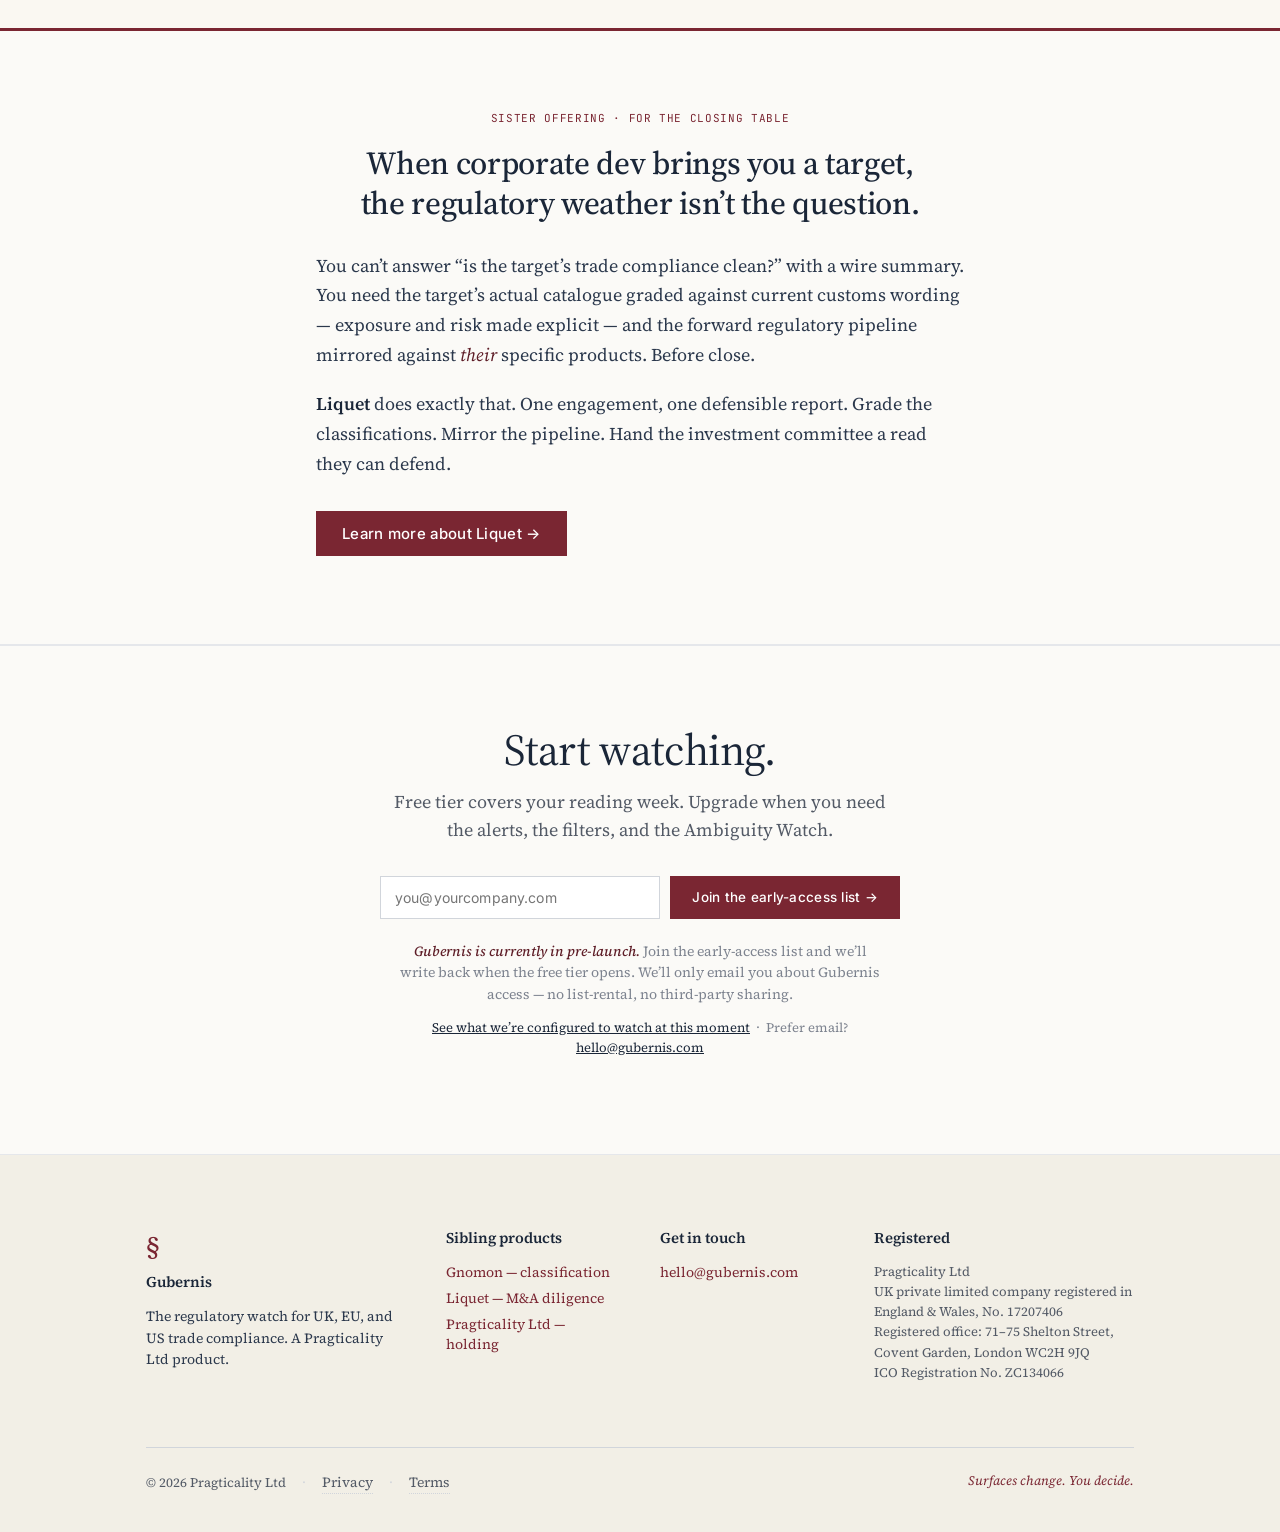
==== commit 2d8d0700: "site: rename "What changed this week" → "Areas of focus this period" Section heading and the two CTA" ====
--- a/index.html
+++ b/index.html
@@ -45,7 +45,7 @@
     <div class="lead">When the rules move, we&rsquo;re already telling you. UK, EU, US trade compliance &mdash; <strong>read for you</strong>, so your day stays on what only you can do: closing audit findings, briefing the board, running diligence, leading the team.</div>
     <div class="cta-row">
       <a href="#sign-up" class="button primary-btn">Start free &rarr;</a>
-      <a href="#this-week" class="button secondary-btn">See this week&rsquo;s dispatch</a>
+      <a href="#this-week" class="button secondary-btn">See what we&rsquo;re configured to watch at this moment</a>
     </div>
   </div>
 </section>
@@ -138,7 +138,7 @@
   <div class="container">
     <div class="section-head">
       <div class="section-label">Live dispatch</div>
-      <h2>What changed this week</h2>
+      <h2>Areas of focus this period</h2>
     </div>
 
     <div class="featured-grid">
@@ -377,7 +377,7 @@
     </form>
     <p class="cta-note"><em>Gubernis is currently in pre-launch.</em> Join the early-access list and we&rsquo;ll write back when the free tier opens. We&rsquo;ll only email you about Gubernis access &mdash; no list-rental, no third-party sharing.</p>
     <p class="cta-note">
-      <a href="#this-week">See this week&rsquo;s dispatch</a>
+      <a href="#this-week">See what we&rsquo;re configured to watch at this moment</a>
       &nbsp;&middot;&nbsp;
       Prefer email? <a href="mailto:hello@gubernis.com?subject=Gubernis early-access list">hello@gubernis.com</a>
     </p>
--- a/styles.css
+++ b/styles.css
@@ -822,6 +822,11 @@
   color: var(--oxblood);
   display: block;
   margin-bottom: 6px;
+  transition: color 0.15s ease;
+}
+.site-footer a:hover {
+  color: var(--oxblood-deep);
+  text-decoration: underline;
 }
 .footer-mark {
   font-family: 'Source Serif 4', serif;
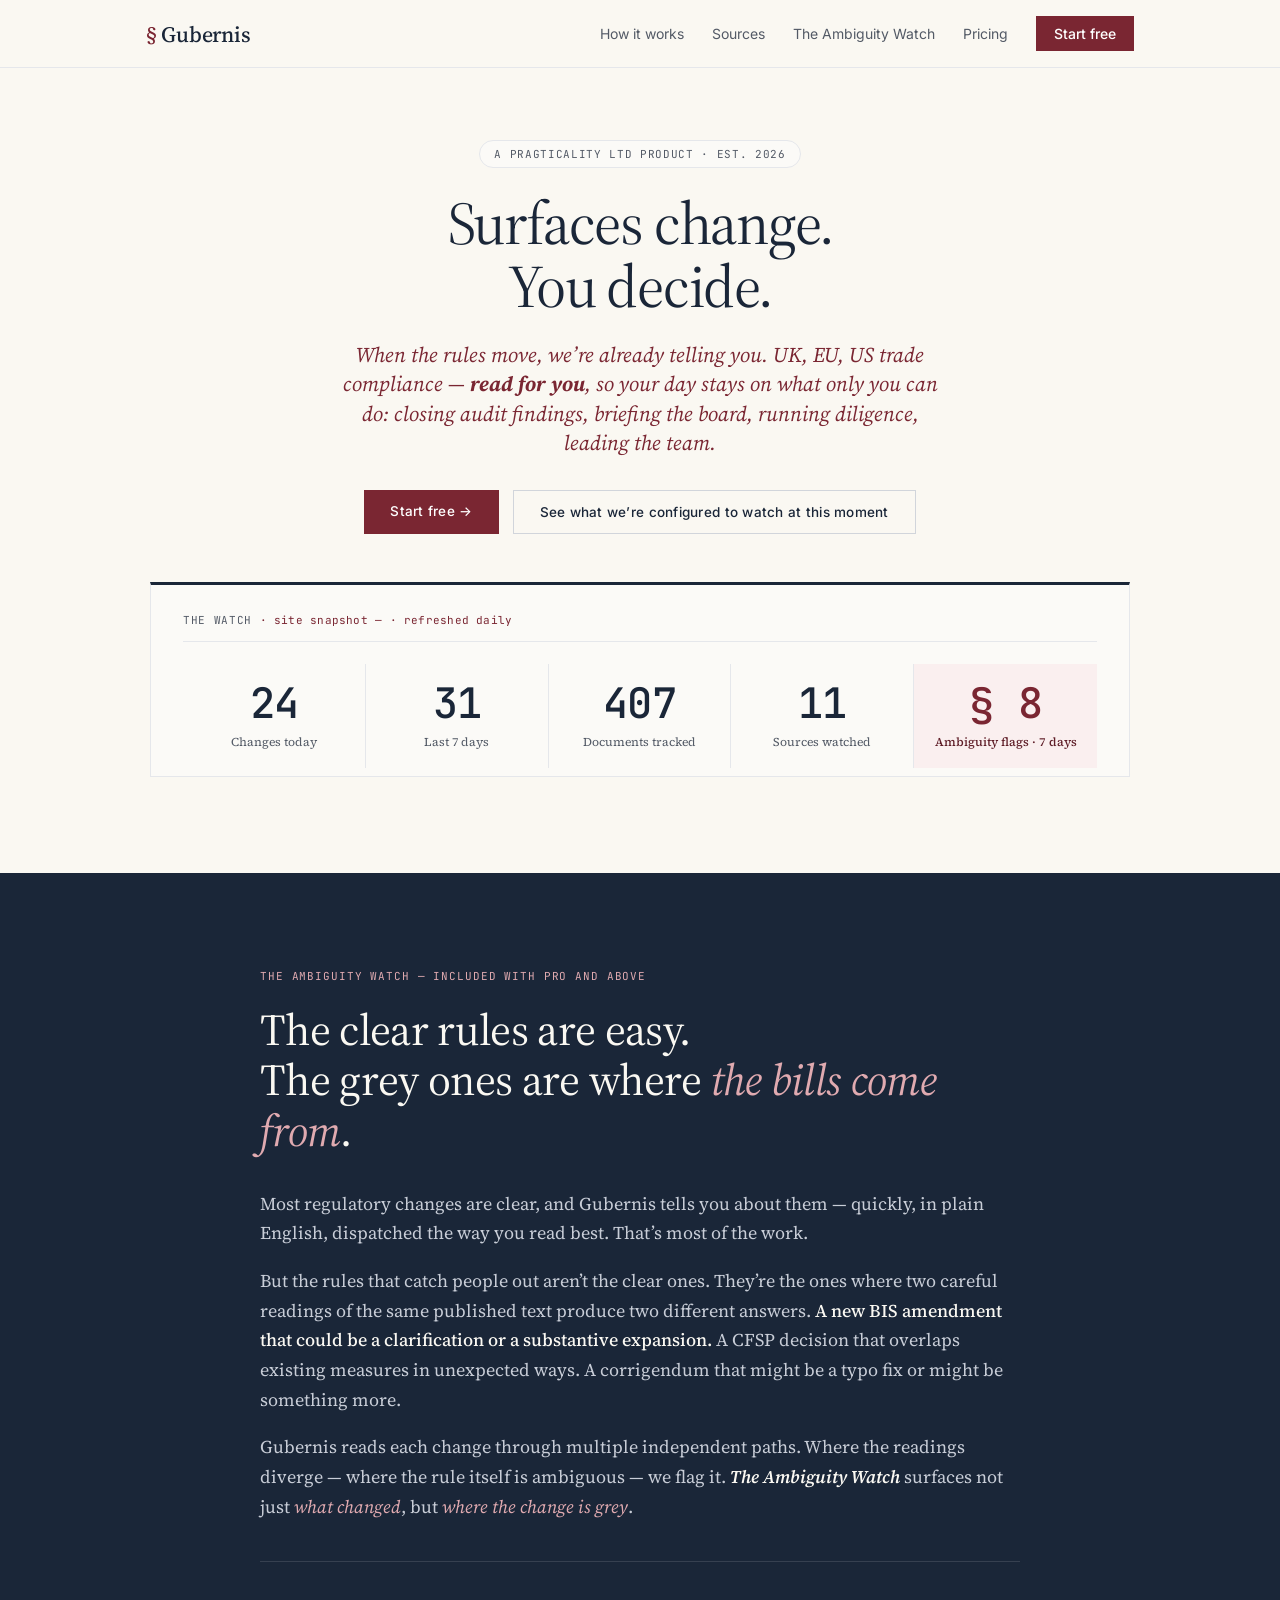
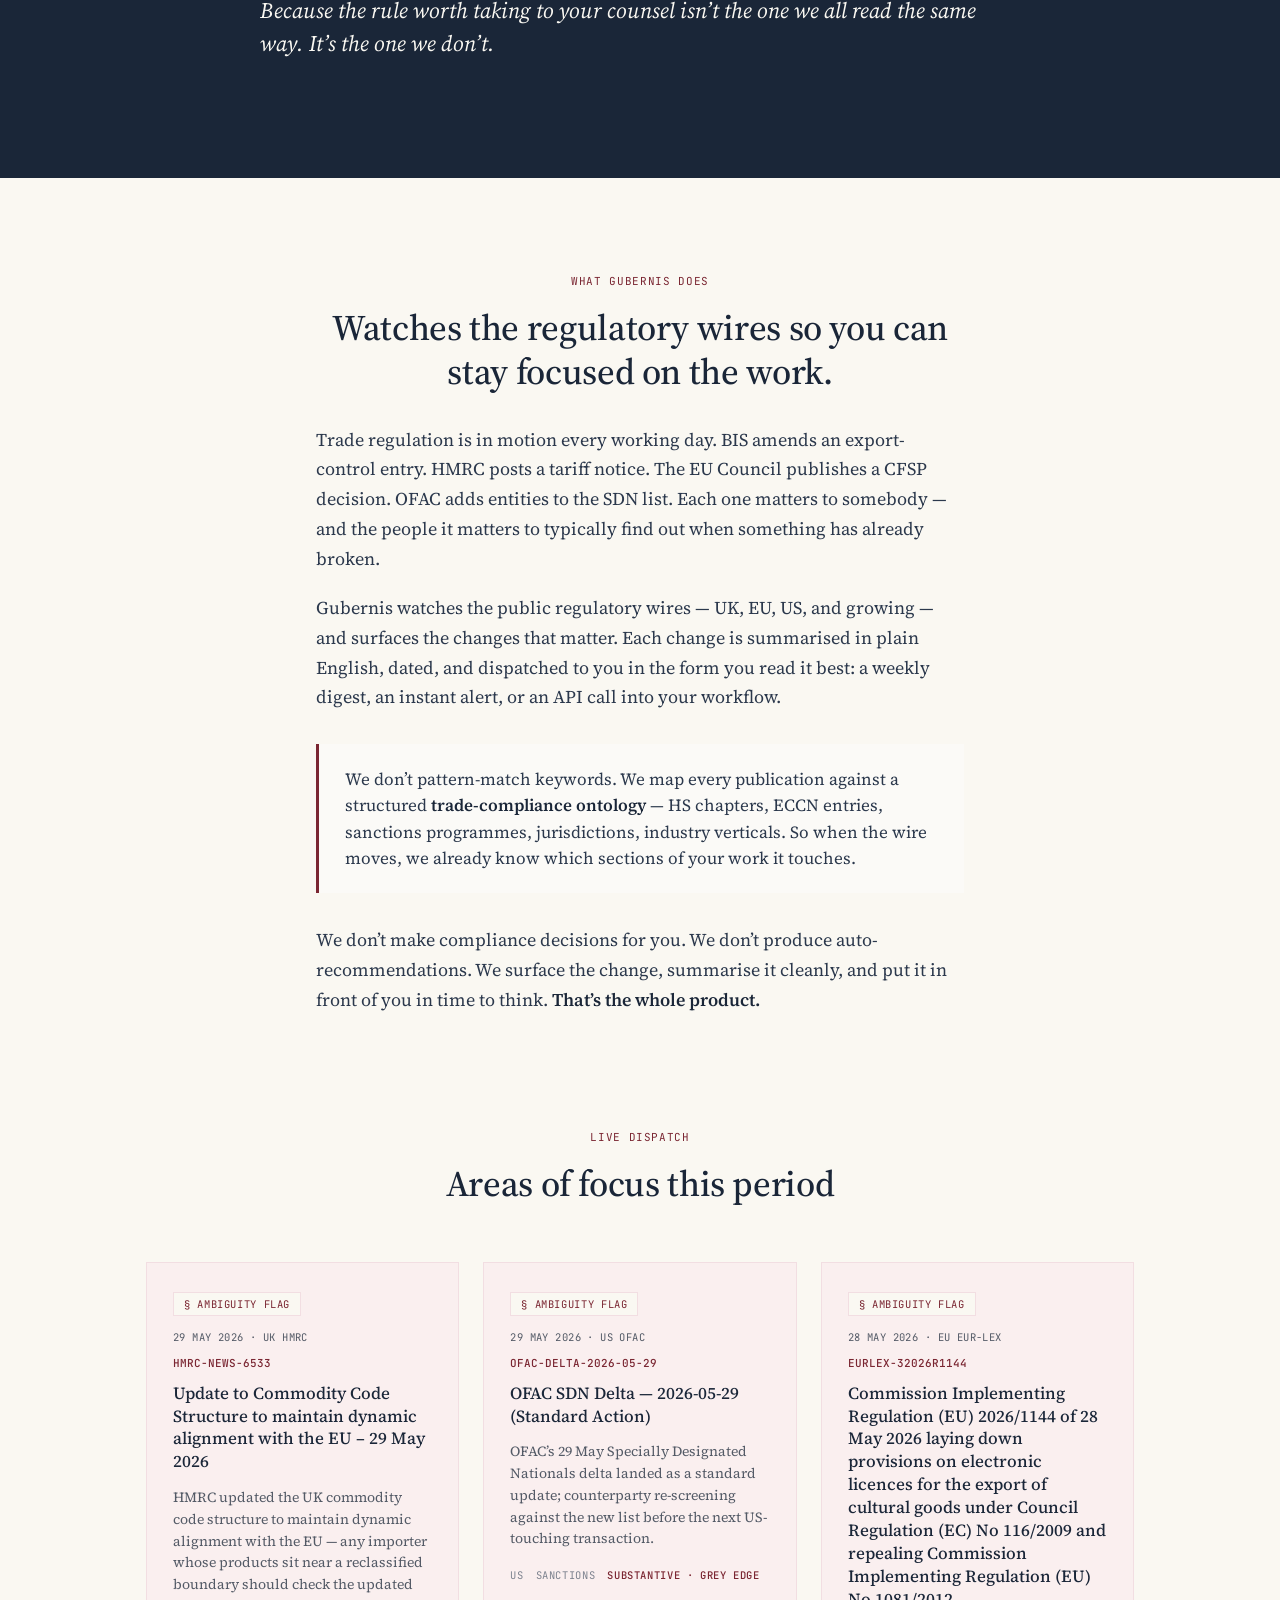
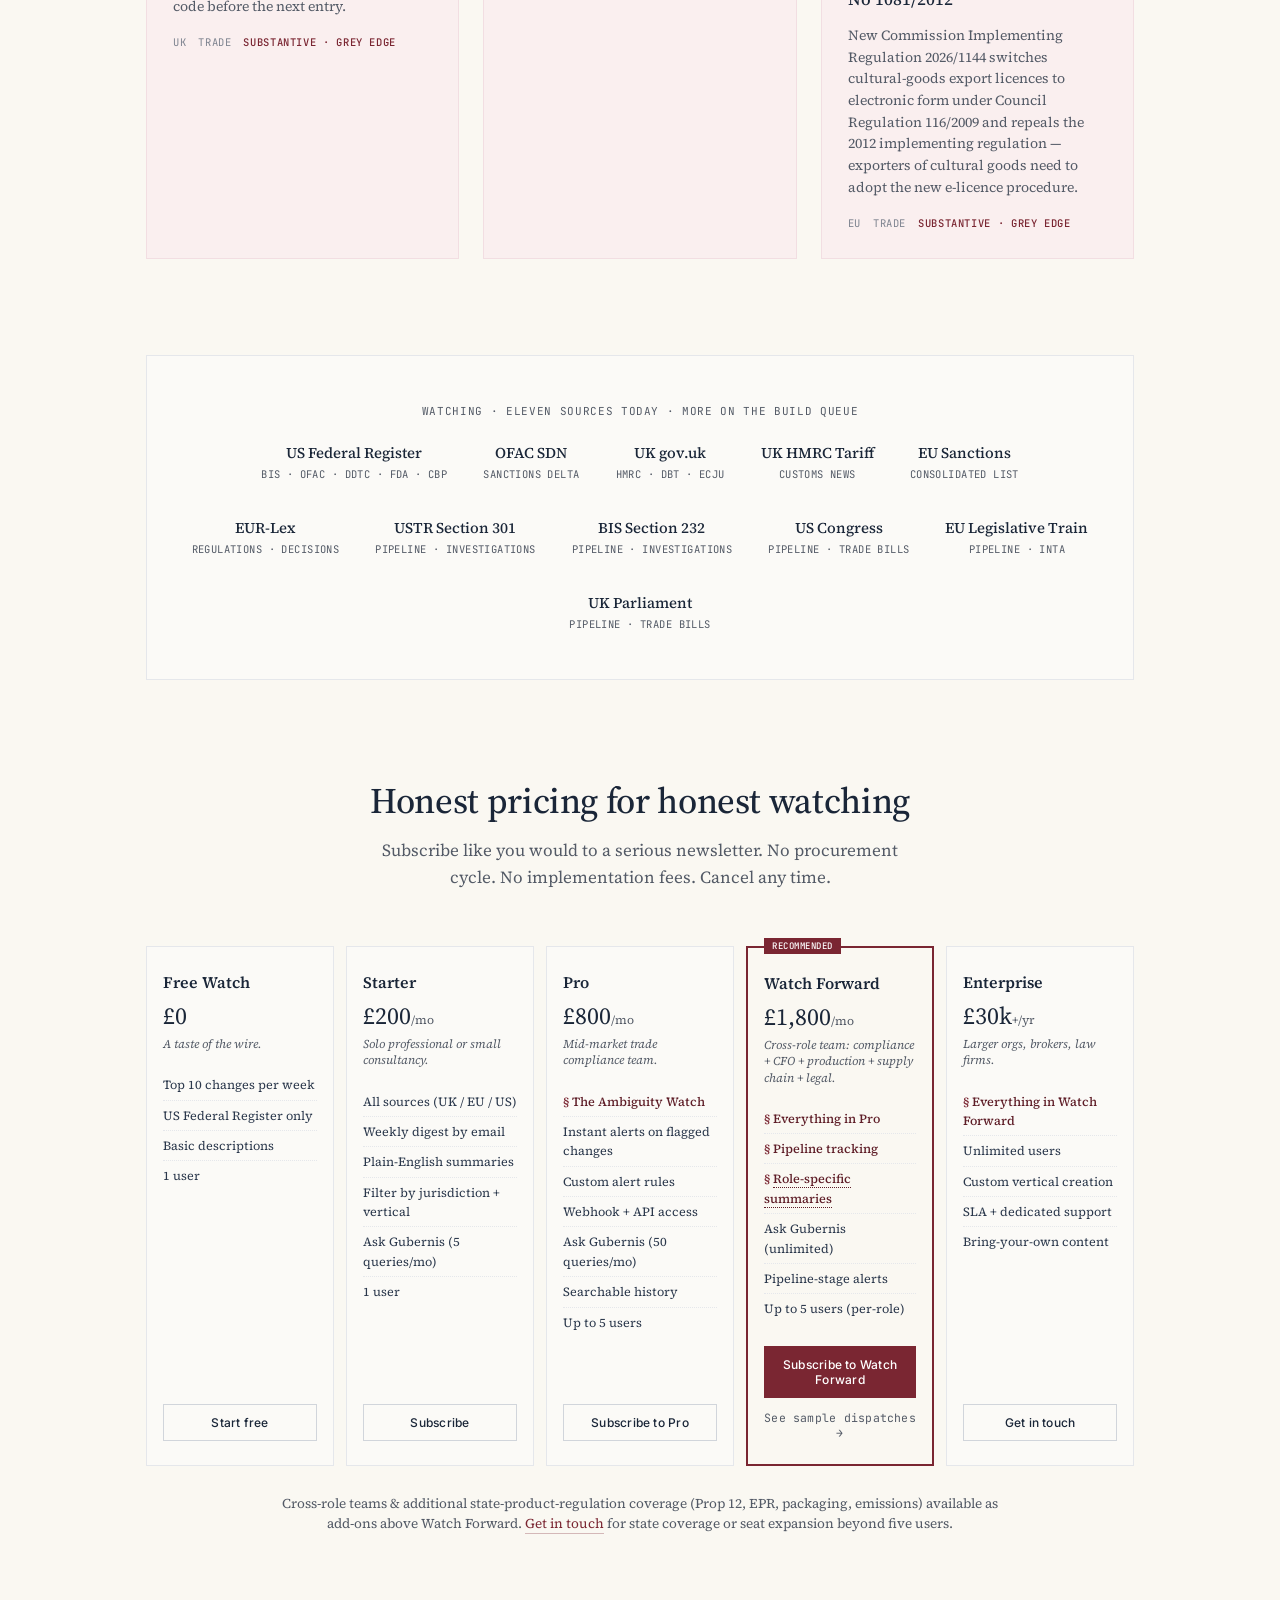
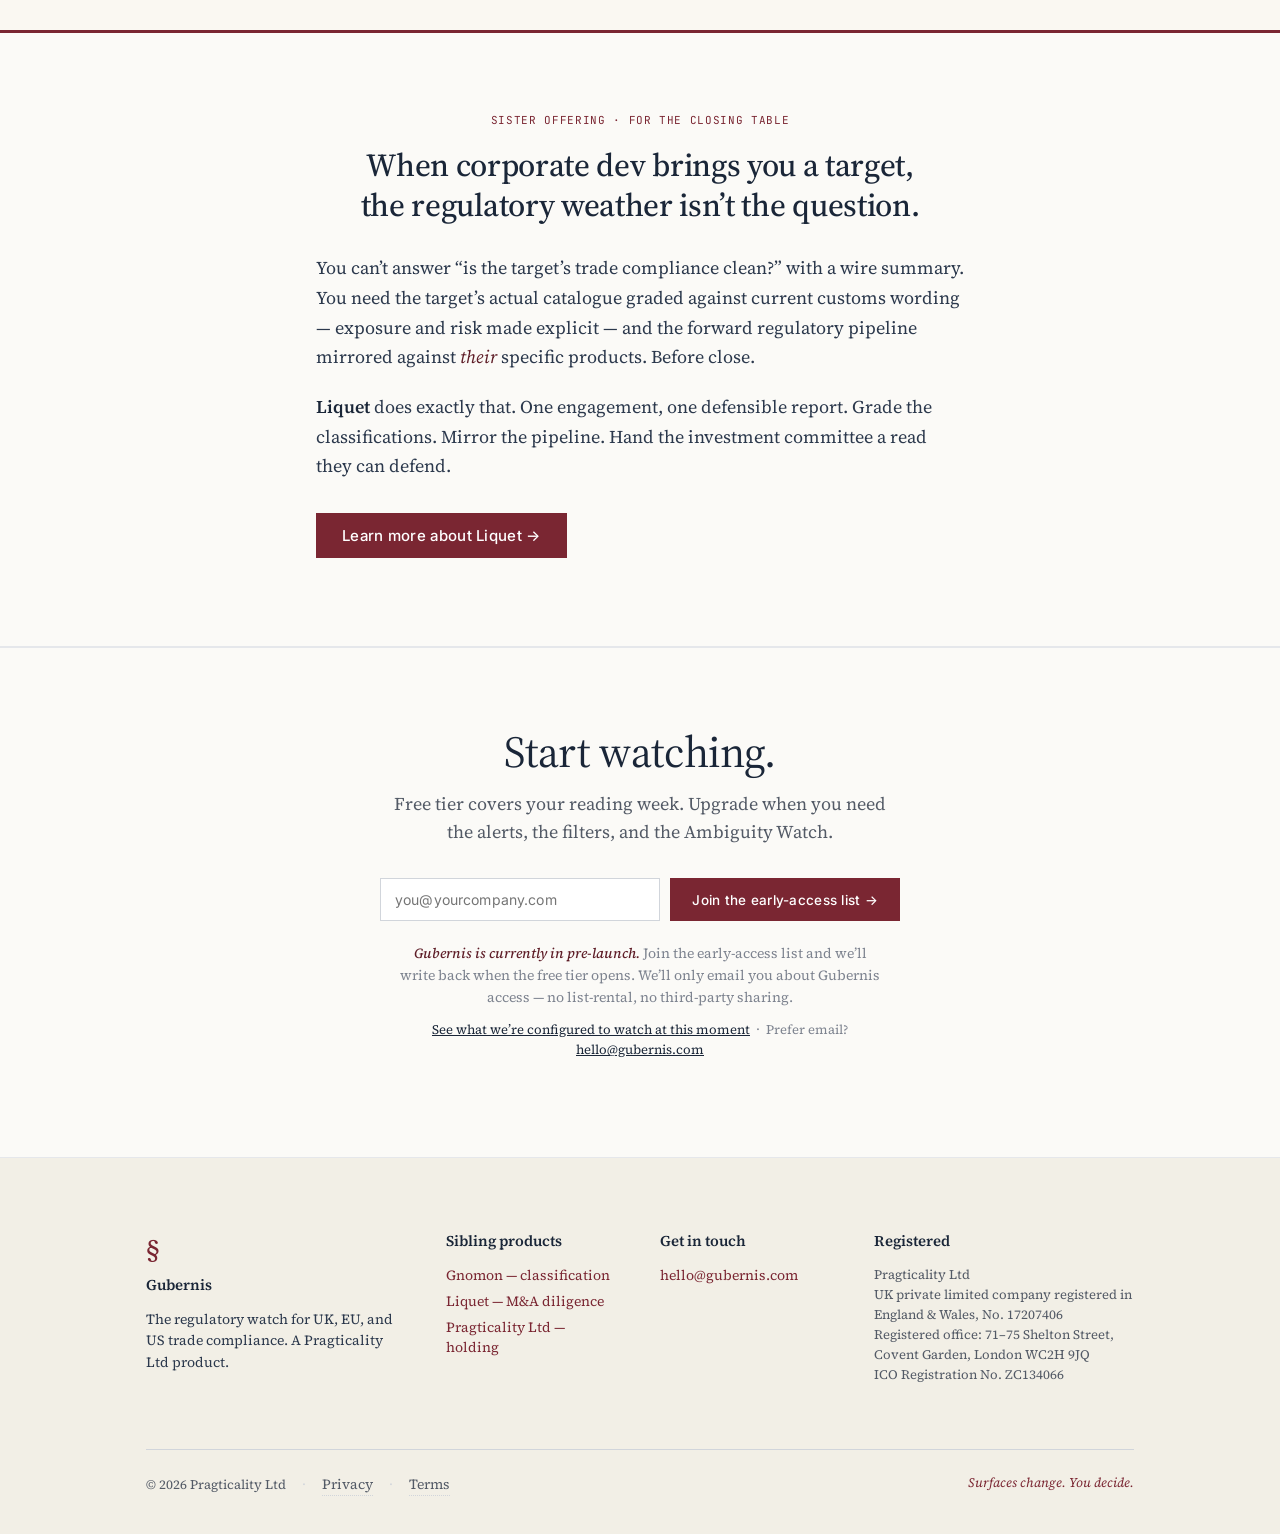
==== commit 19136485: "this-week: refresh cards (HMRC commodity codes, OFAC SDN, EU cultural-goods e-licences) Replaces the" ====
--- a/index.html
+++ b/index.html
@@ -146,10 +146,10 @@
 
       <article class="card ambiguous">
         <span class="watch-flag">§ ambiguity flag</span>
-        <div class="ts">20 May 2026 · UK HMRC</div>
-        <div class="id">HMRC-NEWS-6367</div>
-        <h3 class="card-title">Advanced Notification of Imports of Cereals – 20 May 2026</h3>
-        <p class="card-summary">HMRC reissued its 20 May cereal-import advance notification, and v2's wording diverges from v1 in ways that warrant a side-by-side read before treating either version as settled.</p>
+        <div class="ts">29 May 2026 · UK HMRC</div>
+        <div class="id">HMRC-NEWS-6533</div>
+        <h3 class="card-title">Update to Commodity Code Structure to maintain dynamic alignment with the EU – 29 May 2026</h3>
+        <p class="card-summary">HMRC updated the UK commodity code structure to maintain dynamic alignment with the EU — any importer whose products sit near a reclassified boundary should check the updated code before the next entry.</p>
         <div class="card-tags">
           <span class="tag">UK</span>
           <span class="tag">trade</span>
@@ -157,24 +157,25 @@
         </div>
       </article>
 
-      <article class="card">
-        <div class="ts">27 May 2026 · US OFAC</div>
-        <div class="id">OFAC-DELTA-2026-05-27</div>
-        <h3 class="card-title">OFAC SDN Delta — 2026-05-27 (Standard Action)</h3>
-        <p class="card-summary">OFAC's 27 May Specially Designated Nationals delta landed as a standard update; anyone with US-nexus transactions should re-screen counterparties against the new list before the next deal clears.</p>
+      <article class="card ambiguous">
+        <span class="watch-flag">§ ambiguity flag</span>
+        <div class="ts">29 May 2026 · US OFAC</div>
+        <div class="id">OFAC-DELTA-2026-05-29</div>
+        <h3 class="card-title">OFAC SDN Delta — 2026-05-29 (Standard Action)</h3>
+        <p class="card-summary">OFAC&rsquo;s 29 May Specially Designated Nationals delta landed as a standard update; counterparty re-screening against the new list before the next US-touching transaction.</p>
         <div class="card-tags">
           <span class="tag">US</span>
           <span class="tag">sanctions</span>
-          <span class="tag sev">substantive</span>
+          <span class="tag sev">substantive · grey edge</span>
         </div>
       </article>
 
       <article class="card ambiguous">
         <span class="watch-flag">§ ambiguity flag</span>
-        <div class="ts">20 May 2026 · EU EUR-Lex</div>
-        <div class="id">EURLEX-32026R1165</div>
-        <h3 class="card-title">Regulation (EU) 2026/1165 of the European Parliament and of the Council of 20 May 2026 amending Regulation (EU) No 528/2012 as regards the extension of certain data protection periods (Text with EEA relevance)</h3>
-        <p class="card-summary">Parliament and Council adopted Regulation 2026/1165 on 20 May within the Commission's simplification package — it retroactively re-protects biocidal-substance data that had been unprotected since 1 January 2026, extends protection to 31 December 2030, and opens compensation claims against suppliers who joined the Article 95 list during the gap.</p>
+        <div class="ts">28 May 2026 · EU EUR-Lex</div>
+        <div class="id">EURLEX-32026R1144</div>
+        <h3 class="card-title">Commission Implementing Regulation (EU) 2026/1144 of 28 May 2026 laying down provisions on electronic licences for the export of cultural goods under Council Regulation (EC) No 116/2009 and repealing Commission Implementing Regulation (EU) No 1081/2012</h3>
+        <p class="card-summary">New Commission Implementing Regulation 2026/1144 switches cultural-goods export licences to electronic form under Council Regulation 116/2009 and repeals the 2012 implementing regulation &mdash; exporters of cultural goods need to adopt the new e-licence procedure.</p>
         <div class="card-tags">
           <span class="tag">EU</span>
           <span class="tag">trade</span>
